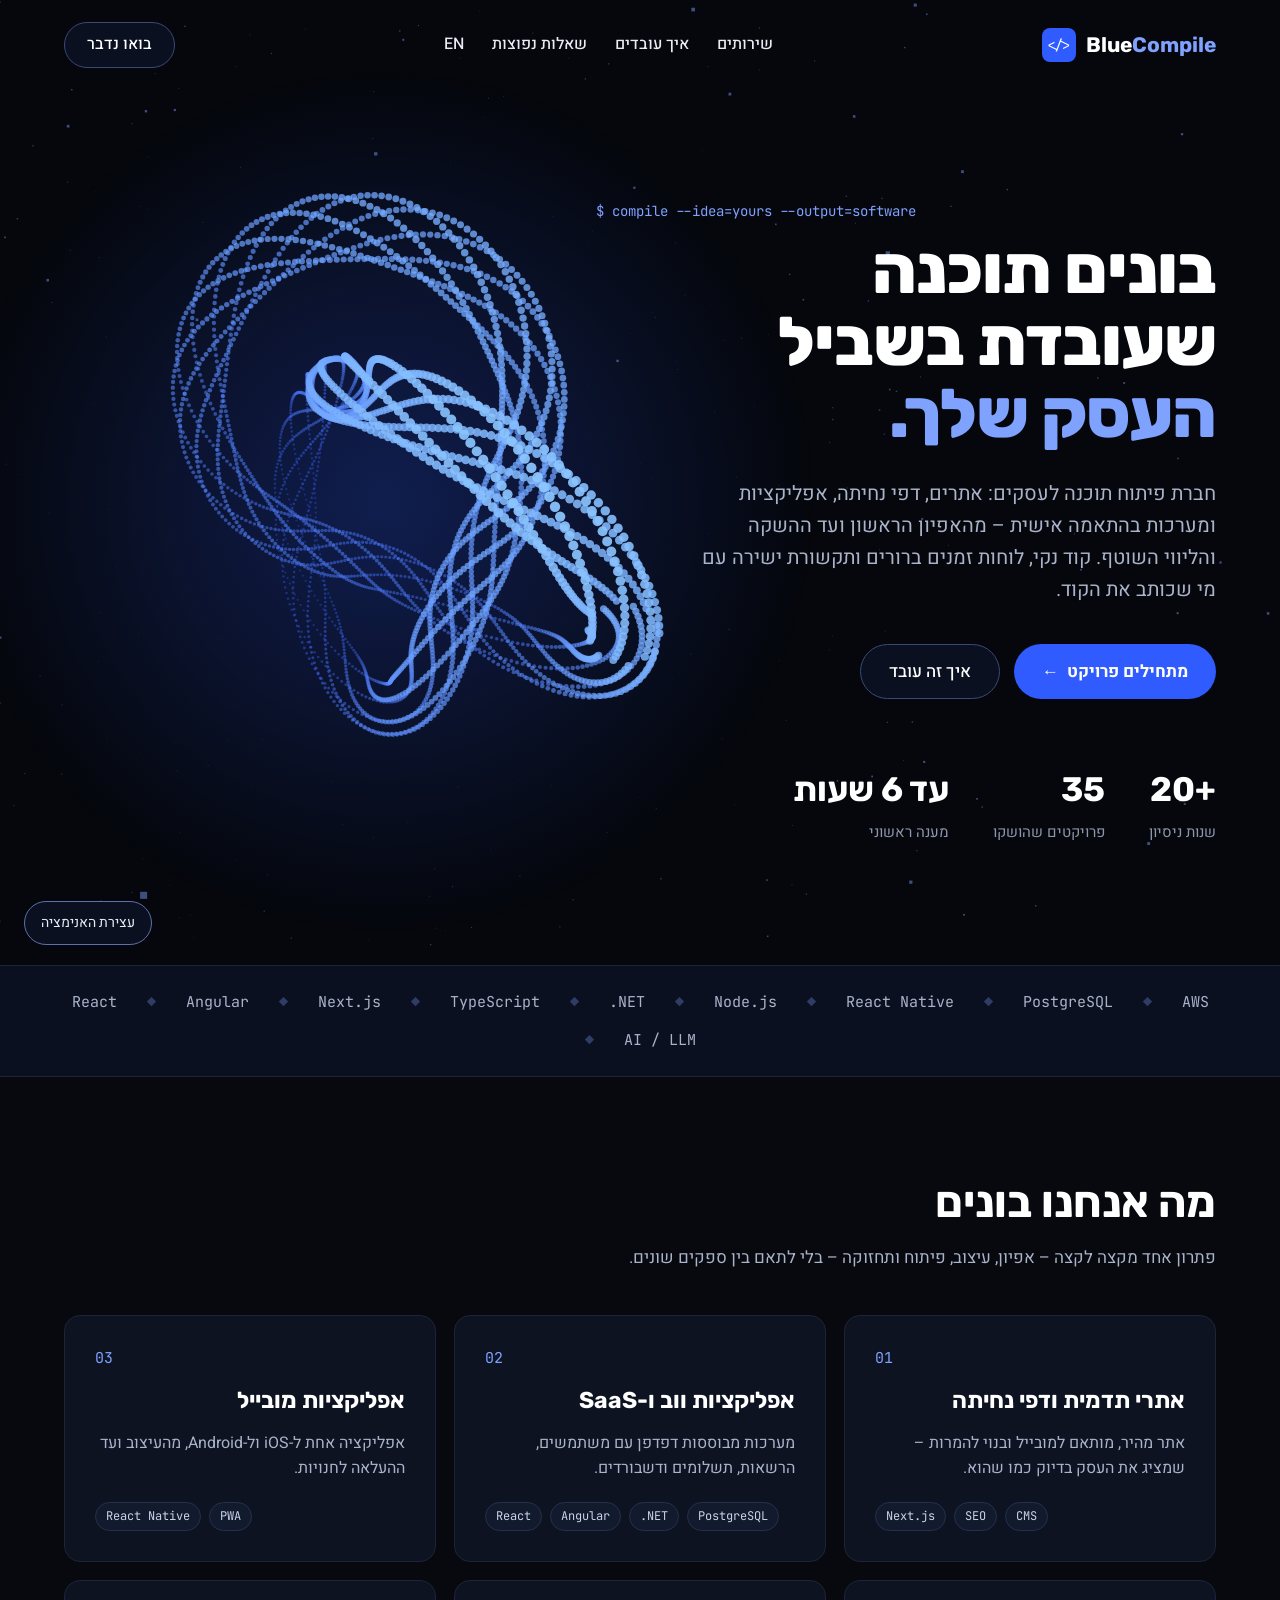
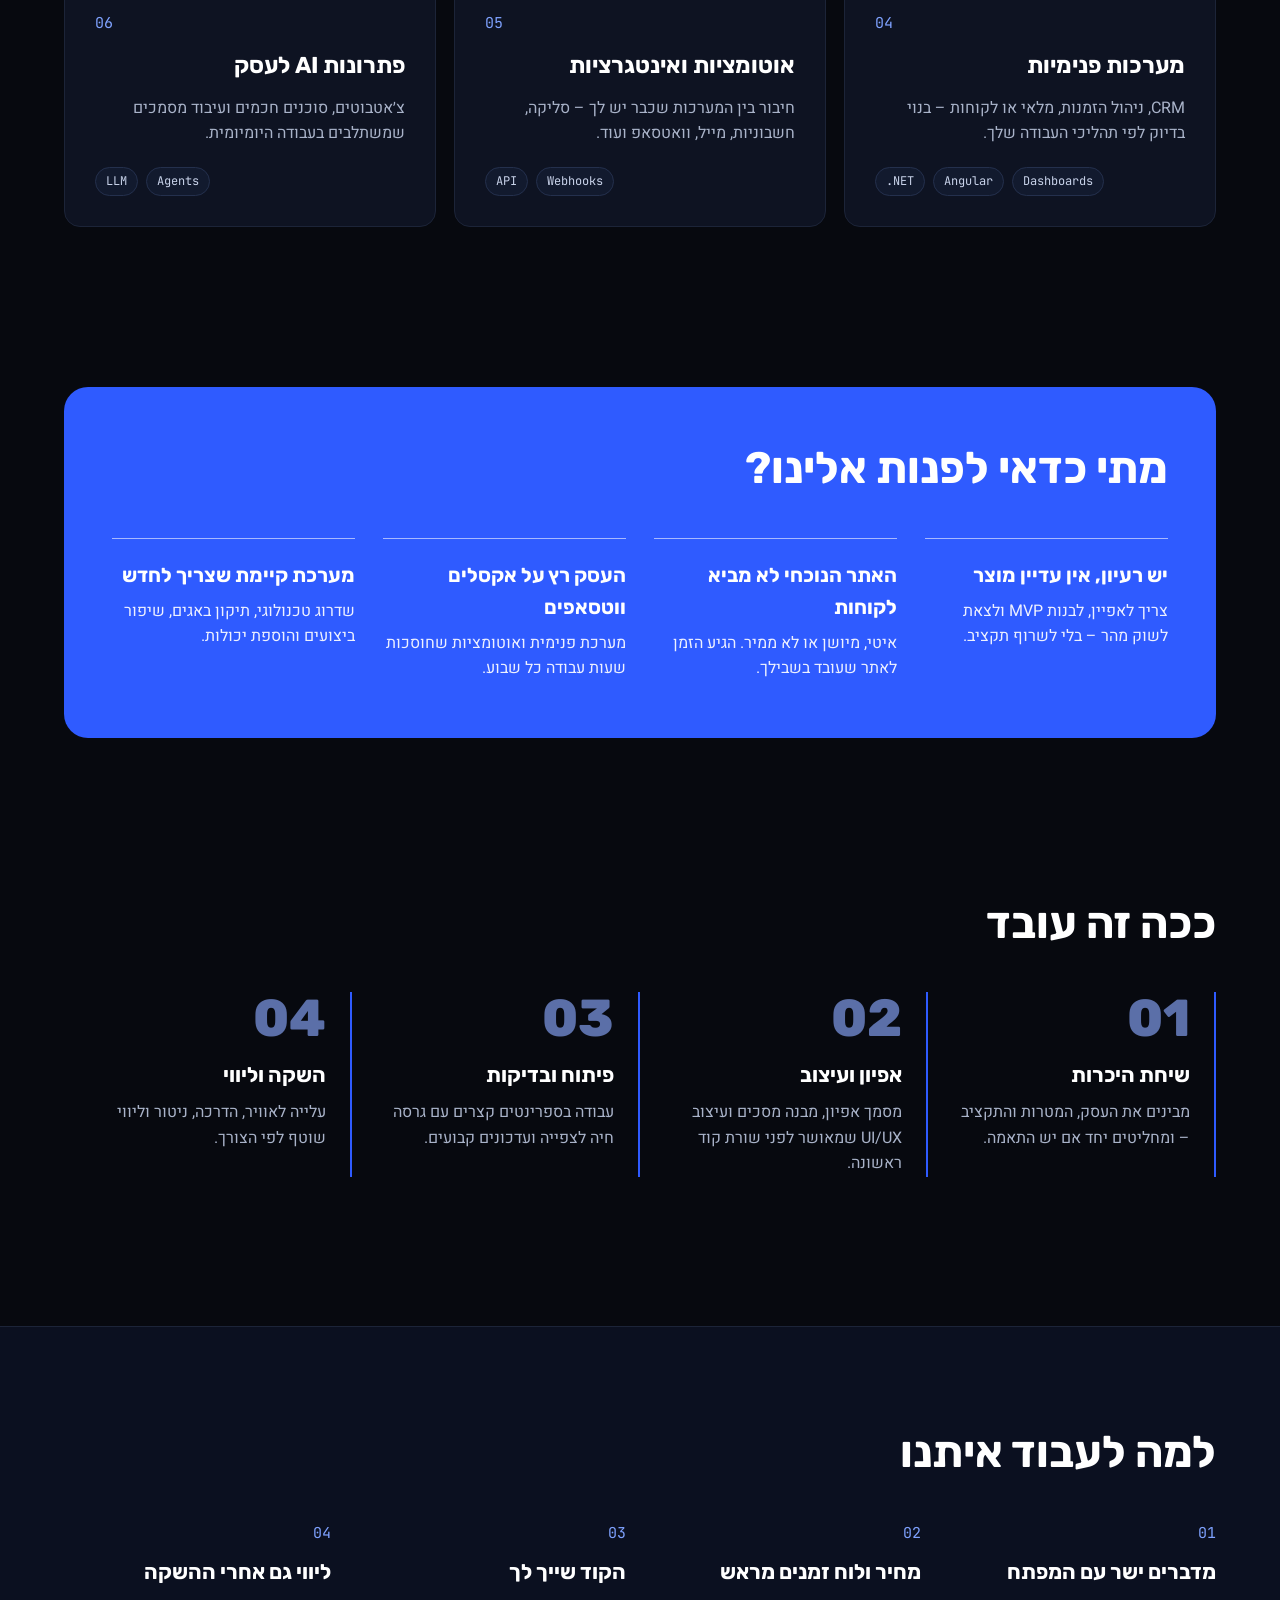
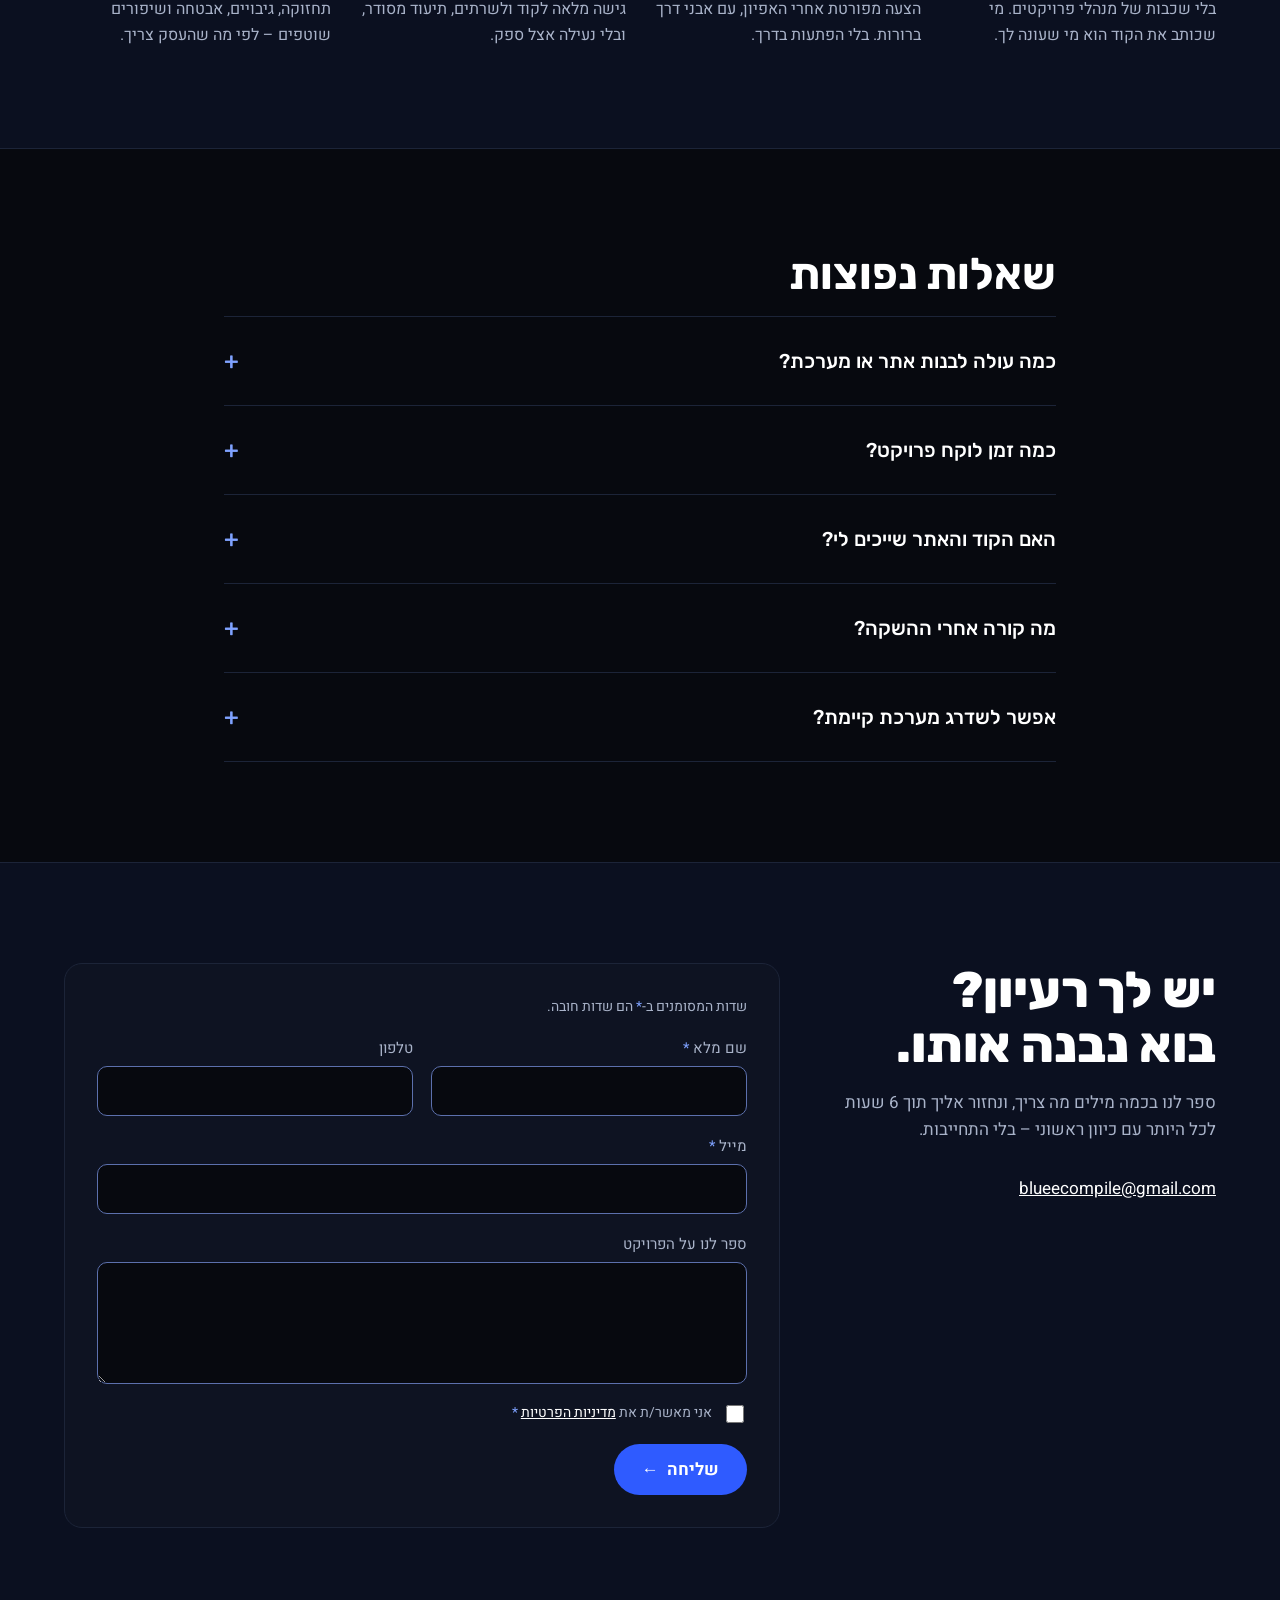
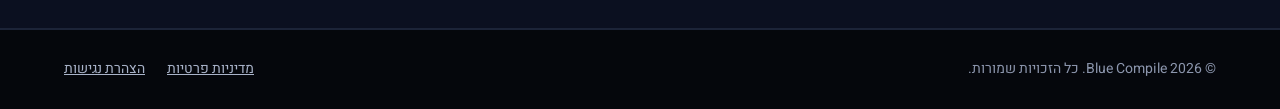
==== index.html @ 54e601d2 "SEO: keyword-focused titles and descriptions, canonical/hreflang, Open Graph image, favicon, JSON-LD" ====
<!doctype html>
<html lang="he" dir="rtl">
<head>
<meta charset="utf-8">
<meta name="viewport" content="width=device-width, initial-scale=1">
<title>Blue Compile | חברת פיתוח תוכנה – בניית אתרים, דפי נחיתה ומערכות לעסקים</title>
<meta name="description" content="Blue Compile – חברת פיתוח תוכנה עם 20+ שנות ניסיון. בניית אתרים ודפי נחיתה, אפליקציות ומערכות לניהול העסק ב-.NET, Angular ו-React. מענה ראשוני תוך 6 שעות.">
<meta name="theme-color" content="#05070C">
<link rel="canonical" href="https://bluecompile.co.il/">
<link rel="icon" href="favicon.svg" type="image/svg+xml">
<meta property="og:type" content="website">
<meta property="og:site_name" content="Blue Compile">
<meta property="og:url" content="https://bluecompile.co.il/">
<meta property="og:title" content="Blue Compile – חברת פיתוח תוכנה לעסקים">
<meta property="og:description" content="בניית אתרים, דפי נחיתה, אפליקציות ומערכות לניהול העסק. 20+ שנות ניסיון.">
<meta property="og:image" content="https://bluecompile.co.il/og-image.png">
<meta property="og:image:width" content="1200">
<meta property="og:image:height" content="630">
<meta property="og:locale" content="he_IL">
<meta property="og:locale:alternate" content="en_US">
<meta name="twitter:card" content="summary_large_image">
<script type="application/ld+json">
[
 {
  "@context": "https://schema.org",
  "@type": "Organization",
  "@id": "https://bluecompile.co.il/#org",
  "name": "Blue Compile",
  "url": "https://bluecompile.co.il/",
  "logo": "https://bluecompile.co.il/favicon.svg",
  "image": "https://bluecompile.co.il/og-image.png",
  "email": "blueecompile@gmail.com",
  "description": "Blue Compile – חברת פיתוח תוכנה עם 20+ שנות ניסיון. בניית אתרים ודפי נחיתה, אפליקציות ומערכות לניהול העסק ב-.NET, Angular ו-React. מענה ראשוני תוך 6 שעות.",
  "areaServed": "IL",
  "knowsAbout": [
   "Software development",
   "Web development",
   "Landing pages",
   ".NET",
   "Angular",
   "React",
   "Next.js",
   "Node.js",
   "TypeScript",
   "React Native",
   "PostgreSQL",
   "AWS"
  ],
  "sameAs": [
   "https://bluecompile.com/",
   "https://github.com/bluecompilehq"
  ]
 },
 {
  "@context": "https://schema.org",
  "@type": "WebSite",
  "name": "Blue Compile",
  "url": "https://bluecompile.co.il/",
  "inLanguage": "he",
  "publisher": {
   "@id": "https://bluecompile.co.il/#org"
  }
 },
 {
  "@context": "https://schema.org",
  "@type": "FAQPage",
  "mainEntity": [
   {
    "@type": "Question",
    "name": "כמה עולה לבנות אתר או מערכת?",
    "acceptedAnswer": {
     "@type": "Answer",
     "text": "זה תלוי בהיקף. אחרי שיחת היכרות קצרה נשלח הצעת מחיר מפורטת ומותאמת לפרויקט שלך."
    }
   },
   {
    "@type": "Question",
    "name": "כמה זמן לוקח פרויקט?",
    "acceptedAnswer": {
     "@type": "Answer",
     "text": "זה תלוי בהיקף הפרויקט. לוח הזמנים המדויק נקבע בשלב האפיון, יחד עם אבני דרך ברורות."
    }
   },
   {
    "@type": "Question",
    "name": "האם הקוד והאתר שייכים לי?",
    "acceptedAnswer": {
     "@type": "Answer",
     "text": "כן. בסוף הפרויקט מקבלים גישה מלאה לקוד, לשרתים ולכל החשבונות."
    }
   },
   {
    "@type": "Question",
    "name": "מה קורה אחרי ההשקה?",
    "acceptedAnswer": {
     "@type": "Answer",
     "text": "אפשר להמשיך איתנו בחבילת תחזוקה שכוללת עדכונים, גיבויים, אבטחה ושיפורים – או לקחת את הקוד הלאה."
    }
   },
   {
    "@type": "Question",
    "name": "אפשר לשדרג מערכת קיימת?",
    "acceptedAnswer": {
     "@type": "Answer",
     "text": "בהחלט. נתחיל בסקירה של הקוד והתשתית ונציע תוכנית שדרוג מדורגת."
    }
   }
  ]
 }
]
</script>
<link rel="alternate" hreflang="he" href="https://bluecompile.co.il/">
<link rel="alternate" hreflang="en" href="https://bluecompile.com/">
<link rel="alternate" hreflang="x-default" href="https://bluecompile.com/">
<link rel="preconnect" href="https://fonts.googleapis.com">
<link rel="preconnect" href="https://fonts.gstatic.com" crossorigin>
<link href="https://fonts.googleapis.com/css2?family=Rubik:wght@500;700;800&family=Heebo:wght@400;500;700&family=JetBrains+Mono:wght@500&display=swap" rel="stylesheet">
<link rel="stylesheet" href="styles.css">
</head>
<body>

<a class="skip" href="#main">דלג לתוכן</a>

<header id="top" class="hero">
  <canvas id="hero3d" aria-hidden="true"></canvas>
  <div class="hero-inner">
    <div class="nav wrap">
      <a href="#top" class="logo" dir="ltr" aria-label="Blue Compile – לראש העמוד"><span class="logo-mark" aria-hidden="true">&lt;/&gt;</span><span class="logo-text">Blue<span>Compile</span></span></a>
      <nav aria-label="ניווט ראשי" class="nav-links">
        <a href="#services">שירותים</a>
        <a href="#process">איך עובדים</a>
        <a href="#faq">שאלות נפוצות</a>
        <a href="https://bluecompile.com/" lang="en" hreflang="en" aria-label="English">EN</a>
      </nav>
      <a href="#contact" class="btn btn-ghost btn-sm">בואו נדבר</a>
    </div>
    <div class="wrap hero-body">
      <div class="hero-copy">
        <div class="eyebrow" dir="ltr" lang="en" aria-hidden="true">$ compile --idea=yours --output=software</div>
        <h1>בונים תוכנה<br>שעובדת בשביל<br><span class="hl">העסק שלך.</span></h1>
        <p class="lead">חברת פיתוח תוכנה לעסקים: אתרים, דפי נחיתה, אפליקציות ומערכות בהתאמה אישית – מהאפיון הראשון ועד ההשקה והליווי השוטף. קוד נקי, לוחות זמנים ברורים ותקשורת ישירה עם מי שכותב את הקוד.</p>
        <div class="ctas">
          <a href="#contact" class="btn btn-primary">מתחילים פרויקט <span aria-hidden="true">←</span></a>
          <a href="#process" class="btn btn-ghost">איך זה עובד</a>
        </div>
        <div class="stats">
          <div><strong><bdi dir="ltr">20+</bdi></strong><span>שנות ניסיון</span></div>
          <div><strong>35</strong><span>פרויקטים שהושקו</span></div>
          <div><strong>עד 6 שעות</strong><span>מענה ראשוני</span></div>
        </div>
      </div>
    </div>
    <button type="button" class="anim-toggle" id="animToggle" data-pause="עצירת האנימציה" data-play="הפעלת האנימציה" hidden>עצירת האנימציה</button>
  </div>
</header>

<main id="main" tabindex="-1">

<section aria-label="טכנולוגיות" class="strip">
  <div class="wrap strip-inner" dir="ltr" lang="en">
    <span>React</span><i aria-hidden="true">◆</i><span>Angular</span><i aria-hidden="true">◆</i><span>Next.js</span><i aria-hidden="true">◆</i><span>TypeScript</span><i aria-hidden="true">◆</i><span>.NET</span><i aria-hidden="true">◆</i><span>Node.js</span><i aria-hidden="true">◆</i><span>React Native</span><i aria-hidden="true">◆</i><span>PostgreSQL</span><i aria-hidden="true">◆</i><span>AWS</span><i aria-hidden="true">◆</i><span>AI / LLM</span>
  </div>
</section>

<section id="services" class="wrap section">
  <h2>מה אנחנו בונים</h2>
  <p class="sub">פתרון אחד מקצה לקצה – אפיון, עיצוב, פיתוח ותחזוקה – בלי לתאם בין ספקים שונים.</p>
  <div class="grid grid-cards">
    <article class="card"><div class="num" dir="ltr" aria-hidden="true">01</div><h3>אתרי תדמית ודפי נחיתה</h3><p>אתר מהיר, מותאם למובייל ובנוי להמרות – שמציג את העסק בדיוק כמו שהוא.</p><div class="tags" dir="ltr"><span>Next.js</span><span>SEO</span><span>CMS</span></div></article>
    <article class="card"><div class="num" dir="ltr" aria-hidden="true">02</div><h3>אפליקציות ווב ו-SaaS</h3><p>מערכות מבוססות דפדפן עם משתמשים, הרשאות, תשלומים ודשבורדים.</p><div class="tags" dir="ltr"><span>React</span><span>Angular</span><span>.NET</span><span>PostgreSQL</span></div></article>
    <article class="card"><div class="num" dir="ltr" aria-hidden="true">03</div><h3>אפליקציות מובייל</h3><p>אפליקציה אחת ל-iOS ול-Android, מהעיצוב ועד ההעלאה לחנויות.</p><div class="tags" dir="ltr"><span>React Native</span><span>PWA</span></div></article>
    <article class="card"><div class="num" dir="ltr" aria-hidden="true">04</div><h3>מערכות פנימיות</h3><p>CRM, ניהול הזמנות, מלאי או לקוחות – בנוי בדיוק לפי תהליכי העבודה שלך.</p><div class="tags" dir="ltr"><span>.NET</span><span>Angular</span><span>Dashboards</span></div></article>
    <article class="card"><div class="num" dir="ltr" aria-hidden="true">05</div><h3>אוטומציות ואינטגרציות</h3><p>חיבור בין המערכות שכבר יש לך – סליקה, חשבוניות, מייל, וואטסאפ ועוד.</p><div class="tags" dir="ltr"><span>API</span><span>Webhooks</span></div></article>
    <article class="card"><div class="num" dir="ltr" aria-hidden="true">06</div><h3>פתרונות AI לעסק</h3><p>צ׳אטבוטים, סוכנים חכמים ועיבוד מסמכים שמשתלבים בעבודה היומיומית.</p><div class="tags" dir="ltr"><span>LLM</span><span>Agents</span></div></article>
  </div>
</section>

<section class="wrap section-tight">
  <div class="when">
    <h2>מתי כדאי לפנות אלינו?</h2>
    <div class="grid grid-4">
      <div><h3>יש רעיון, אין עדיין מוצר</h3><p>צריך לאפיין, לבנות MVP ולצאת לשוק מהר – בלי לשרוף תקציב.</p></div>
      <div><h3>האתר הנוכחי לא מביא לקוחות</h3><p>איטי, מיושן או לא ממיר. הגיע הזמן לאתר שעובד בשבילך.</p></div>
      <div><h3>העסק רץ על אקסלים ווטסאפים</h3><p>מערכת פנימית ואוטומציות שחוסכות שעות עבודה כל שבוע.</p></div>
      <div><h3>מערכת קיימת שצריך לחדש</h3><p>שדרוג טכנולוגי, תיקון באגים, שיפור ביצועים והוספת יכולות.</p></div>
    </div>
  </div>
</section>

<section id="process" class="wrap section">
  <h2>ככה זה עובד</h2>
  <ol class="grid grid-4 steps">
    <li><div class="big" aria-hidden="true">01</div><h3>שיחת היכרות</h3><p>מבינים את העסק, המטרות והתקציב – ומחליטים יחד אם יש התאמה.</p></li>
    <li><div class="big" aria-hidden="true">02</div><h3>אפיון ועיצוב</h3><p>מסמך אפיון, מבנה מסכים ועיצוב UI/UX שמאושר לפני שורת קוד ראשונה.</p></li>
    <li><div class="big" aria-hidden="true">03</div><h3>פיתוח ובדיקות</h3><p>עבודה בספרינטים קצרים עם גרסה חיה לצפייה ועדכונים קבועים.</p></li>
    <li><div class="big" aria-hidden="true">04</div><h3>השקה וליווי</h3><p>עלייה לאוויר, הדרכה, ניטור וליווי שוטף לפי הצורך.</p></li>
  </ol>
</section>

<section class="band">
  <div class="wrap section">
    <h2>למה לעבוד איתנו</h2>
    <div class="grid grid-4 why">
      <div><div class="num" aria-hidden="true">01</div><h3>מדברים ישר עם המפתח</h3><p>בלי שכבות של מנהלי פרויקטים. מי שכותב את הקוד הוא מי שעונה לך.</p></div>
      <div><div class="num" aria-hidden="true">02</div><h3>מחיר ולוח זמנים מראש</h3><p>הצעה מפורטת אחרי האפיון, עם אבני דרך ברורות. בלי הפתעות בדרך.</p></div>
      <div><div class="num" aria-hidden="true">03</div><h3>הקוד שייך לך</h3><p>גישה מלאה לקוד ולשרתים, תיעוד מסודר, ובלי נעילה אצל ספק.</p></div>
      <div><div class="num" aria-hidden="true">04</div><h3>ליווי גם אחרי ההשקה</h3><p>תחזוקה, גיבויים, אבטחה ושיפורים שוטפים – לפי מה שהעסק צריך.</p></div>
    </div>
  </div>
</section>

<section id="faq" class="wrap narrow section">
  <h2>שאלות נפוצות</h2>
  <details><summary><span>כמה עולה לבנות אתר או מערכת?</span><i aria-hidden="true">+</i></summary><p>זה תלוי בהיקף. אחרי שיחת היכרות קצרה נשלח הצעת מחיר מפורטת ומותאמת לפרויקט שלך.</p></details>
  <details><summary><span>כמה זמן לוקח פרויקט?</span><i aria-hidden="true">+</i></summary><p>זה תלוי בהיקף הפרויקט. לוח הזמנים המדויק נקבע בשלב האפיון, יחד עם אבני דרך ברורות.</p></details>
  <details><summary><span>האם הקוד והאתר שייכים לי?</span><i aria-hidden="true">+</i></summary><p>כן. בסוף הפרויקט מקבלים גישה מלאה לקוד, לשרתים ולכל החשבונות.</p></details>
  <details><summary><span>מה קורה אחרי ההשקה?</span><i aria-hidden="true">+</i></summary><p>אפשר להמשיך איתנו בחבילת תחזוקה שכוללת עדכונים, גיבויים, אבטחה ושיפורים – או לקחת את הקוד הלאה.</p></details>
  <details><summary><span>אפשר לשדרג מערכת קיימת?</span><i aria-hidden="true">+</i></summary><p>בהחלט. נתחיל בסקירה של הקוד והתשתית ונציע תוכנית שדרוג מדורגת.</p></details>
</section>

<section id="contact" class="band">
  <div class="wrap section contact">
    <div class="contact-copy">
      <h2 class="xl" id="contactTitle">יש לך רעיון?<br>בוא נבנה אותו.</h2>
      <p class="sub">ספר לנו בכמה מילים מה צריך, ונחזור אליך תוך 6 שעות לכל היותר עם כיוון ראשוני – בלי התחייבות.</p>
      <div class="contact-links">
        <a href="mailto:blueecompile@gmail.com">blueecompile@gmail.com</a>
      </div>
    </div>
    <form class="form" id="contactForm" action="https://api.web3forms.com/submit" method="post" aria-labelledby="contactTitle">
      <input type="hidden" name="access_key" value="4b97d693-526b-404d-8cff-8bf46e7ca1a6">
      <input type="hidden" name="subject" value="פנייה חדשה מאתר Blue Compile (עברית)">
      <input type="checkbox" name="botcheck" class="hp" tabindex="-1" autocomplete="off" aria-hidden="true">
      <p class="form-note">שדות המסומנים ב-<span class="req">*</span> הם שדות חובה.</p>
      <div class="row">
        <label><span>שם מלא <span class="req" aria-hidden="true">*</span></span><input type="text" name="name" autocomplete="name" required></label>
        <label><span>טלפון</span><input type="tel" name="phone" autocomplete="tel" dir="ltr"></label>
      </div>
      <label><span>מייל <span class="req" aria-hidden="true">*</span></span><input type="email" name="email" autocomplete="email" dir="ltr" required></label>
      <label><span>ספר לנו על הפרויקט</span><textarea name="message" rows="4"></textarea></label>
      <label class="check"><input type="checkbox" name="consent" required><span>אני מאשר/ת את <a href="privacy.html">מדיניות הפרטיות</a> <span class="req" aria-hidden="true">*</span></span></label>
      <div class="status" id="formStatus" role="status" data-sending="שולח…" data-success="תודה! קיבלנו את הפנייה ונחזור אליך בהקדם." data-error="משהו השתבש והפנייה לא נשלחה. אפשר לנסות שוב, או לכתוב לנו ישירות ל-blueecompile@gmail.com."></div>
      <button type="submit" class="btn btn-primary">שליחה <span aria-hidden="true">←</span></button>
    </form>
  </div>
</section>

</main>

<footer class="footer">
  <div class="wrap footer-inner">
    <span>© <span id="year">2026</span> Blue Compile. כל הזכויות שמורות.</span>
    <span class="footer-links"><a href="privacy.html">מדיניות פרטיות</a><a href="accessibility.html">הצהרת נגישות</a></span>
  </div>
</footer>

<script src="hero3d.js" defer></script>
<script src="main.js" defer></script>
</body>
</html>
---- styles.css ----
:root{
  --bg:#07090F; --bg-deep:#05070C; --band:#0B1020; --surface:#0E1322;
  --line:#1C2438; --line-strong:#2E3C66; --input-border:#5C70AD;
  --text:#E8ECF5; --muted:#A9B3C9; --dim:#8C96AD; --white:#FFFFFF;
  --accent:#2F5BFF; --accent-light:#7FA2FF;
  --radius:16px; --max:1200px;
}
*{box-sizing:border-box}
html{scroll-behavior:smooth}
body{margin:0;background:var(--bg);color:var(--text);font-family:Heebo,sans-serif;font-size:17px;line-height:1.6}
a{color:var(--text)}a:hover{color:var(--accent-light)}
h1,h2,h3{font-family:Rubik,sans-serif;color:var(--white);margin:0}
p{margin:0}
img{max-width:100%}
.skip{position:absolute;inset-inline-start:8px;top:8px;transform:translateY(-200%);background:var(--accent);color:#fff;padding:8px 14px;border-radius:8px;z-index:10}
.skip:focus{transform:none}
.wrap{max-width:var(--max);margin:0 auto;padding-inline:24px}
.narrow{max-width:880px}
.section{padding-block:100px}
.section-tight{padding-block:60px}
.eyebrow{font-family:'JetBrains Mono',monospace;font-size:14px;color:var(--accent-light);margin-bottom:12px}
.eyebrow-light{color:#DCE3FF}
h2{font-weight:700;font-size:clamp(32px,4vw,44px);line-height:1.15;margin-bottom:16px}
h2.xl{font-weight:800;font-size:clamp(36px,5vw,50px);line-height:1.1}
.sub{color:var(--muted);max-width:620px}
.grid{display:grid;gap:18px;margin-top:44px}
.grid-cards{grid-template-columns:repeat(auto-fit,minmax(min(330px,100%),1fr))}
.grid-4{grid-template-columns:repeat(auto-fit,minmax(min(240px,100%),1fr));gap:28px}
.grid-3{grid-template-columns:repeat(auto-fit,minmax(min(320px,100%),1fr));gap:24px}
.grid-2{grid-template-columns:repeat(auto-fit,minmax(min(340px,100%),1fr));gap:24px;margin-top:0}

/* buttons */
.btn{display:inline-flex;align-items:center;gap:8px;min-height:44px;padding:13px 28px;border-radius:999px;text-decoration:none;font-weight:700;font-size:17px;border:none;cursor:pointer;font-family:inherit}
.btn-primary{background:var(--accent);color:#fff}
.btn-primary:hover{background:#2148E0;color:#fff}
.btn-ghost{border:1.5px solid #3A4A78;background:var(--band);color:#fff;font-weight:500}
.btn-sm{padding:9px 22px;font-size:16px}

/* hero */
.hero{position:relative;overflow:hidden;min-height:780px;background:var(--bg-deep);border-bottom:1px solid var(--line)}
#hero3d{position:absolute;inset:0;width:100%;height:100%;display:block}
.hero-inner{position:relative}
.nav{display:flex;flex-wrap:wrap;align-items:center;justify-content:space-between;gap:16px;padding-block:22px}
.logo{display:flex;align-items:center;gap:10px;text-decoration:none;color:#fff}
.logo-mark{width:34px;height:34px;border-radius:8px;background:var(--accent);display:flex;align-items:center;justify-content:center;font-family:'JetBrains Mono',monospace;font-size:14px}
.logo-text{font-family:Rubik,sans-serif;font-weight:700;font-size:21px}
.logo-text span{color:var(--accent-light)}
.nav-links{display:flex;flex-wrap:wrap;gap:28px;font-weight:500;font-size:16px}
.nav-links a{text-decoration:none}
.hero-body{padding-block:110px 120px}
.hero-copy{max-width:620px}
.hero h1{font-weight:800;font-size:clamp(42px,6vw,68px);line-height:1.06;letter-spacing:-1px}
.hl{color:var(--accent-light)}
.lead{margin-top:28px;font-size:20px;color:var(--muted);max-width:520px}
.ctas{display:flex;flex-wrap:wrap;gap:14px;margin-top:38px}
.stats{display:flex;flex-wrap:wrap;gap:44px;margin-top:64px}
.stats strong{display:block;font-family:Rubik,sans-serif;font-size:34px;color:#fff}
.stats span{font-size:15px;color:var(--dim)}

/* strip */
.strip{background:var(--band);border-bottom:1px solid var(--line)}
.strip-inner{display:flex;flex-wrap:wrap;justify-content:center;gap:14px 30px;padding-block:24px;font-family:'JetBrains Mono',monospace;font-size:15px;color:var(--muted)}
.strip i{font-style:normal;color:var(--line-strong)}

/* cards */
.card{background:var(--surface);border:1px solid var(--line);border-radius:var(--radius);padding:30px;display:flex;flex-direction:column;gap:12px;transition:border-color .2s,transform .2s}
.card:hover{border-color:var(--line-strong);transform:translateY(-2px)}
.card h3{font-size:23px}
.card p{color:var(--muted);font-size:16px}
.num{font-family:'JetBrains Mono',monospace;font-size:15px;color:var(--accent-light)}
.tags{display:flex;flex-wrap:wrap;gap:8px;margin-top:auto;padding-top:8px}
.tags span{font-family:'JetBrains Mono',monospace;font-size:12px;color:#C9D3EA;background:#121A2E;border:1px solid #24304D;padding:4px 10px;border-radius:999px}

/* when */
.when{background:var(--accent);color:#fff;border-radius:24px;padding:56px 48px}
.when h2{margin-bottom:0}
.when .grid>div{border-top:1px solid #A8B9FF;padding-top:20px}
.when h3{font-size:20px;margin-bottom:8px}
.when p{color:#EEF1FF;font-size:16px}

/* steps */
.steps{list-style:none;padding:0;margin-top:44px;gap:0}
.steps li{border-inline-start:2px solid var(--accent);padding-inline:24px;margin-bottom:32px}
.steps .big{font-family:Rubik,sans-serif;font-weight:800;font-size:52px;line-height:1;color:#5B6FA8}
.steps h3{margin:14px 0 8px;font-size:21px}
.steps p,.why p{color:var(--muted);font-size:16px}
.band{background:var(--band);border-block:1px solid var(--line)}
.why h3{margin:10px 0 8px;font-size:21px}

/* projects */
.row-between{display:flex;flex-wrap:wrap;justify-content:space-between;align-items:flex-end;gap:16px}
.row-between h2{margin-bottom:0}
.link{font-weight:500;color:var(--accent-light)}
.project{display:flex;flex-direction:column;gap:14px}
.shot{aspect-ratio:4/3;border-radius:var(--radius);background:var(--surface);border:1px dashed var(--line-strong);display:flex;align-items:center;justify-content:center;color:var(--dim);font-size:15px}
.ptag{font-family:'JetBrains Mono',monospace;font-size:13px;color:var(--dim)}
.project h3{font-size:22px}
.project p{color:var(--muted);font-size:16px}

/* quotes */
.quote{margin:0;background:var(--surface);border:1px solid var(--line);border-radius:var(--radius);padding:36px}
.quote blockquote{margin:0;font-family:Rubik,sans-serif;font-weight:500;font-size:22px;line-height:1.45;color:#fff}
.quote figcaption{margin-top:22px;display:flex;align-items:center;gap:12px}
.quote small{color:var(--dim);font-size:15px}
.avatar{width:44px;height:44px;border-radius:50%;background:var(--line);flex:none}

/* faq */
details{border-top:1px solid var(--line);padding:22px 0}
details:last-of-type{border-bottom:1px solid var(--line)}
summary{cursor:pointer;list-style:none;display:flex;justify-content:space-between;align-items:center;gap:16px;min-height:44px;font-family:Rubik,sans-serif;font-weight:500;font-size:20px;color:#fff}
summary::-webkit-details-marker{display:none}
summary i{font-style:normal;font-size:24px;color:var(--accent-light);transition:transform .2s}
details[open] summary i{transform:rotate(45deg)}
details p{margin-top:12px;color:var(--muted)}

/* contact */
.contact{display:flex;flex-wrap:wrap;gap:56px}
.contact-copy{flex:1 1 380px;min-width:0}
.contact-links{margin-top:32px;display:flex;flex-direction:column;gap:10px;font-size:17px}
.contact-links a{color:#fff}
.form{flex:999 1 480px;min-width:0;background:var(--surface);border:1px solid var(--line);border-radius:18px;padding:32px;display:flex;flex-direction:column;gap:18px}
.form .row{display:flex;flex-wrap:wrap;gap:18px}
.form .row label{flex:1 1 200px}
.form label{display:flex;flex-direction:column;gap:6px;font-size:15px;color:var(--muted)}
.form input[type=text],.form input[type=tel],.form input[type=email],.form textarea{font:inherit;background:var(--bg);border:1px solid var(--input-border);border-radius:10px;padding:12px 14px;color:#fff;min-height:44px}
.form input:focus,.form textarea:focus{outline:2px solid var(--accent-light);outline-offset:1px}
.form textarea{resize:vertical}
.form .check{flex-direction:row;align-items:flex-start;gap:10px;font-size:14px}
.form .check input{width:18px;height:18px;margin-top:3px}
.form .check a{color:#fff}
.form .btn{align-self:flex-start}
.status{background:#16244A;color:#fff;border-radius:10px;padding:14px 16px}
.status:empty{display:none}
.status.is-error{background:#3A1622}
.hp{display:none}
.form .btn:disabled{opacity:.6;cursor:wait}
.form .check>span{flex:1}

/* footer */
.footer{background:var(--bg-deep);color:var(--dim);font-size:14px;border-top:1px solid var(--line)}
.footer-inner{display:flex;flex-wrap:wrap;justify-content:space-between;gap:16px;padding-block:28px}
.footer-links{display:flex;flex-wrap:wrap;gap:22px}
.footer-links a{color:var(--muted)}

/* accessibility */
:focus-visible{outline:2px solid var(--accent-light);outline-offset:3px;border-radius:4px}
.btn:focus-visible{border-radius:999px}
.anim-toggle{position:absolute;inset-inline-end:24px;bottom:20px;z-index:2;min-height:44px;padding:8px 16px;border-radius:999px;border:1px solid var(--input-border);background:var(--band);color:var(--text);font:inherit;font-size:14px;cursor:pointer}
.anim-toggle:hover{border-color:var(--accent-light)}
.req{color:var(--accent-light)}
.form-note{font-size:14px;color:var(--muted)}

/* text pages (accessibility statement) */
.page-head{border-bottom:1px solid var(--line);background:var(--bg-deep)}
.doc{max-width:760px;margin:0 auto;padding-inline:24px;padding-block:64px 96px}
.doc h1{font-weight:800;font-size:clamp(32px,4.5vw,44px);line-height:1.15;margin-bottom:12px;text-wrap:balance}
.doc h2{font-size:24px;margin:44px 0 12px}
.doc p,.doc li{color:var(--muted);max-width:68ch}
.doc p+p{margin-top:12px}
.doc ul{padding-inline-start:22px;margin:12px 0 0;display:grid;gap:8px}
.doc .meta{color:var(--dim);font-size:15px}
.doc .contact-box{margin-top:16px;background:var(--surface);border:1px solid var(--line);border-radius:var(--radius);padding:24px}
.doc .contact-box p{color:var(--text)}
.doc a{color:var(--accent-light)}

@media (max-width:640px){
  .section{padding-block:72px}
  .when{padding:40px 24px}
  .hero{min-height:auto}
  .hero-body{padding-block:56px 72px}
  .nav-links{order:3;width:100%;gap:18px}
}
@media (prefers-reduced-motion:reduce){
  html{scroll-behavior:auto}
  .card{transition:none}
}
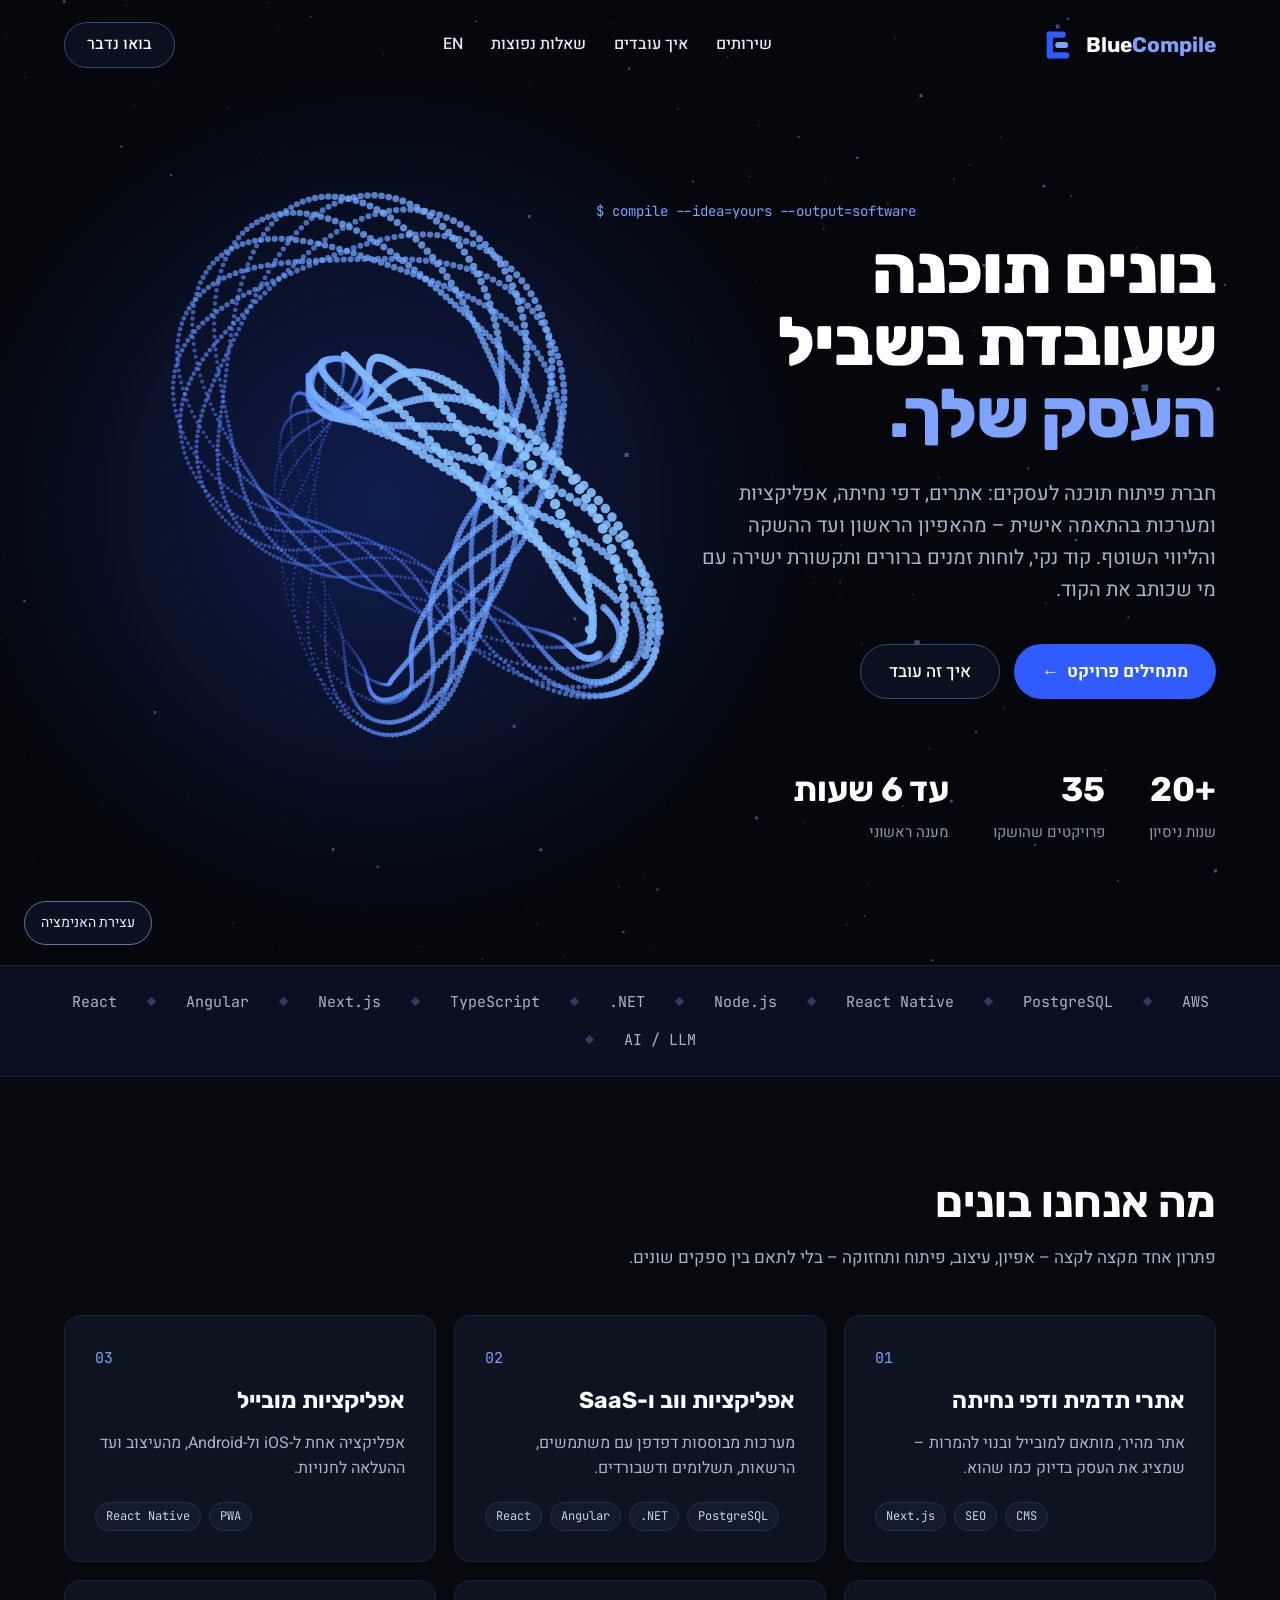
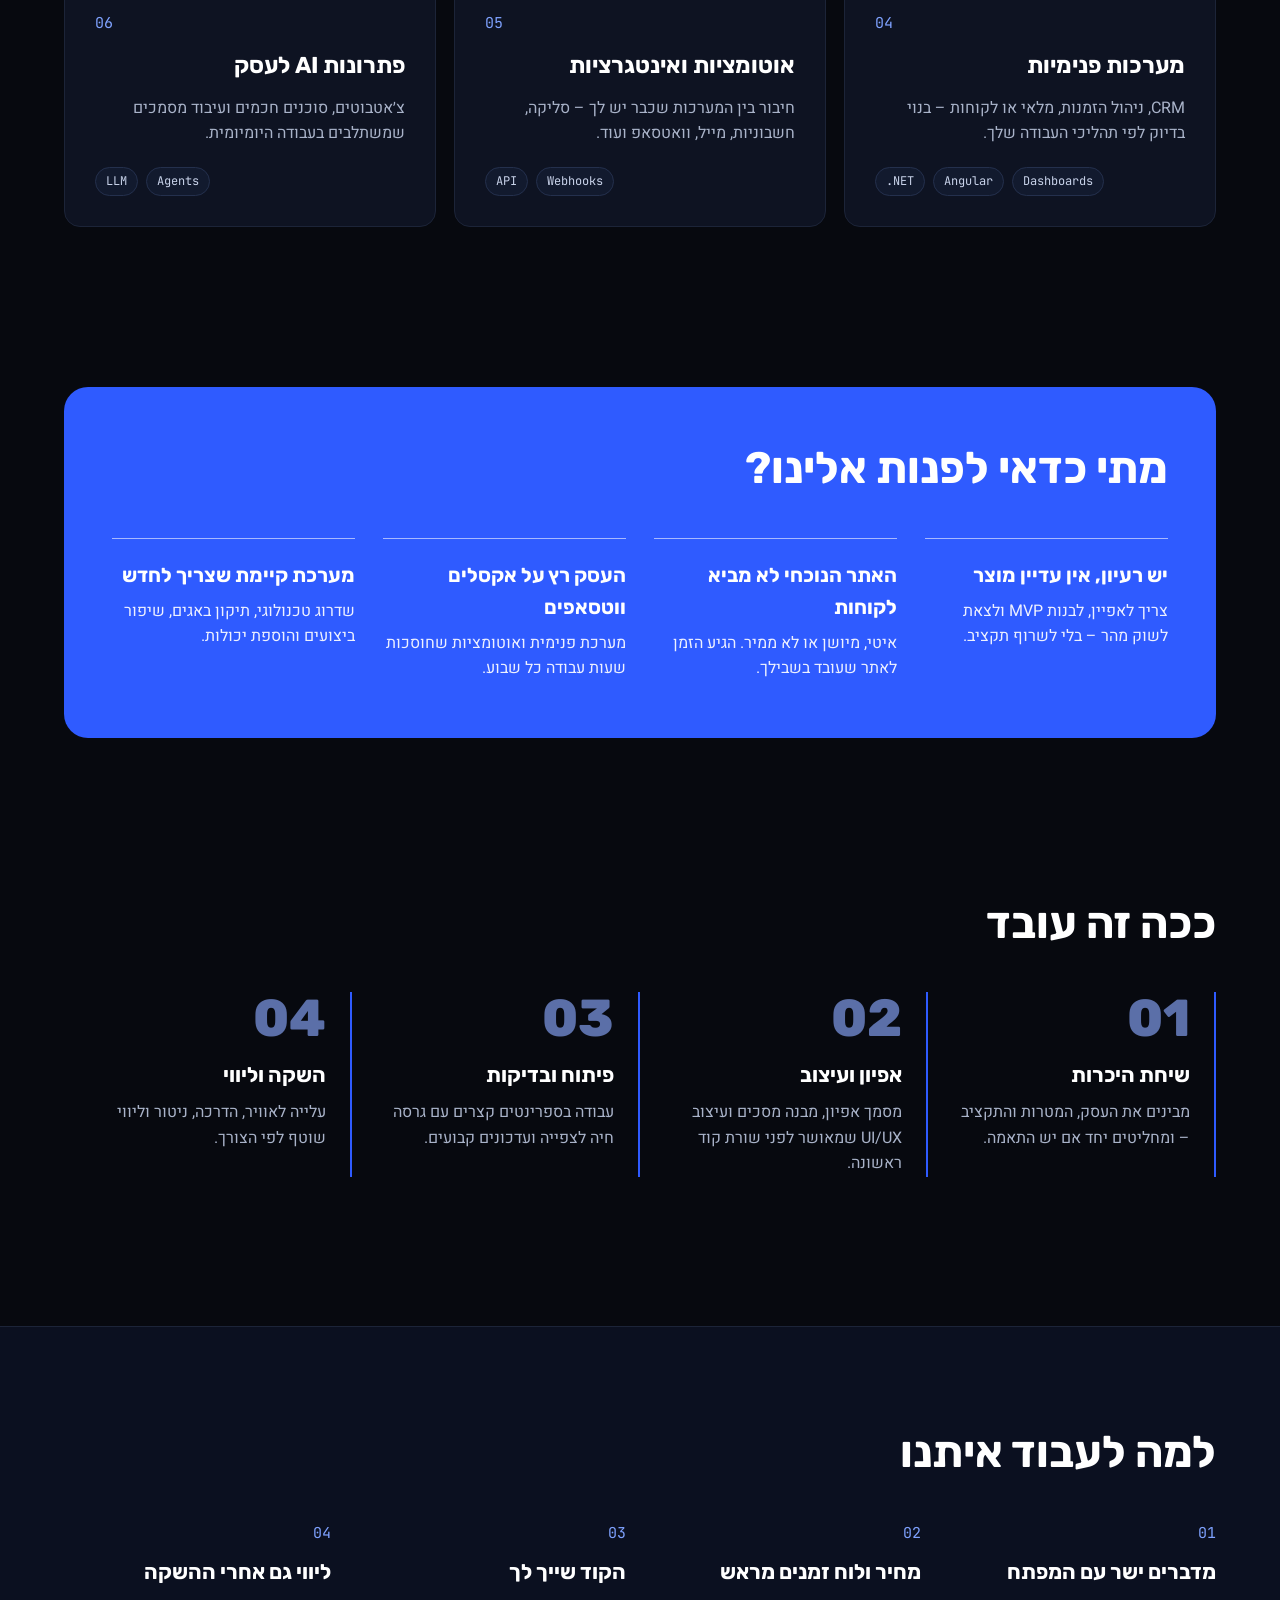
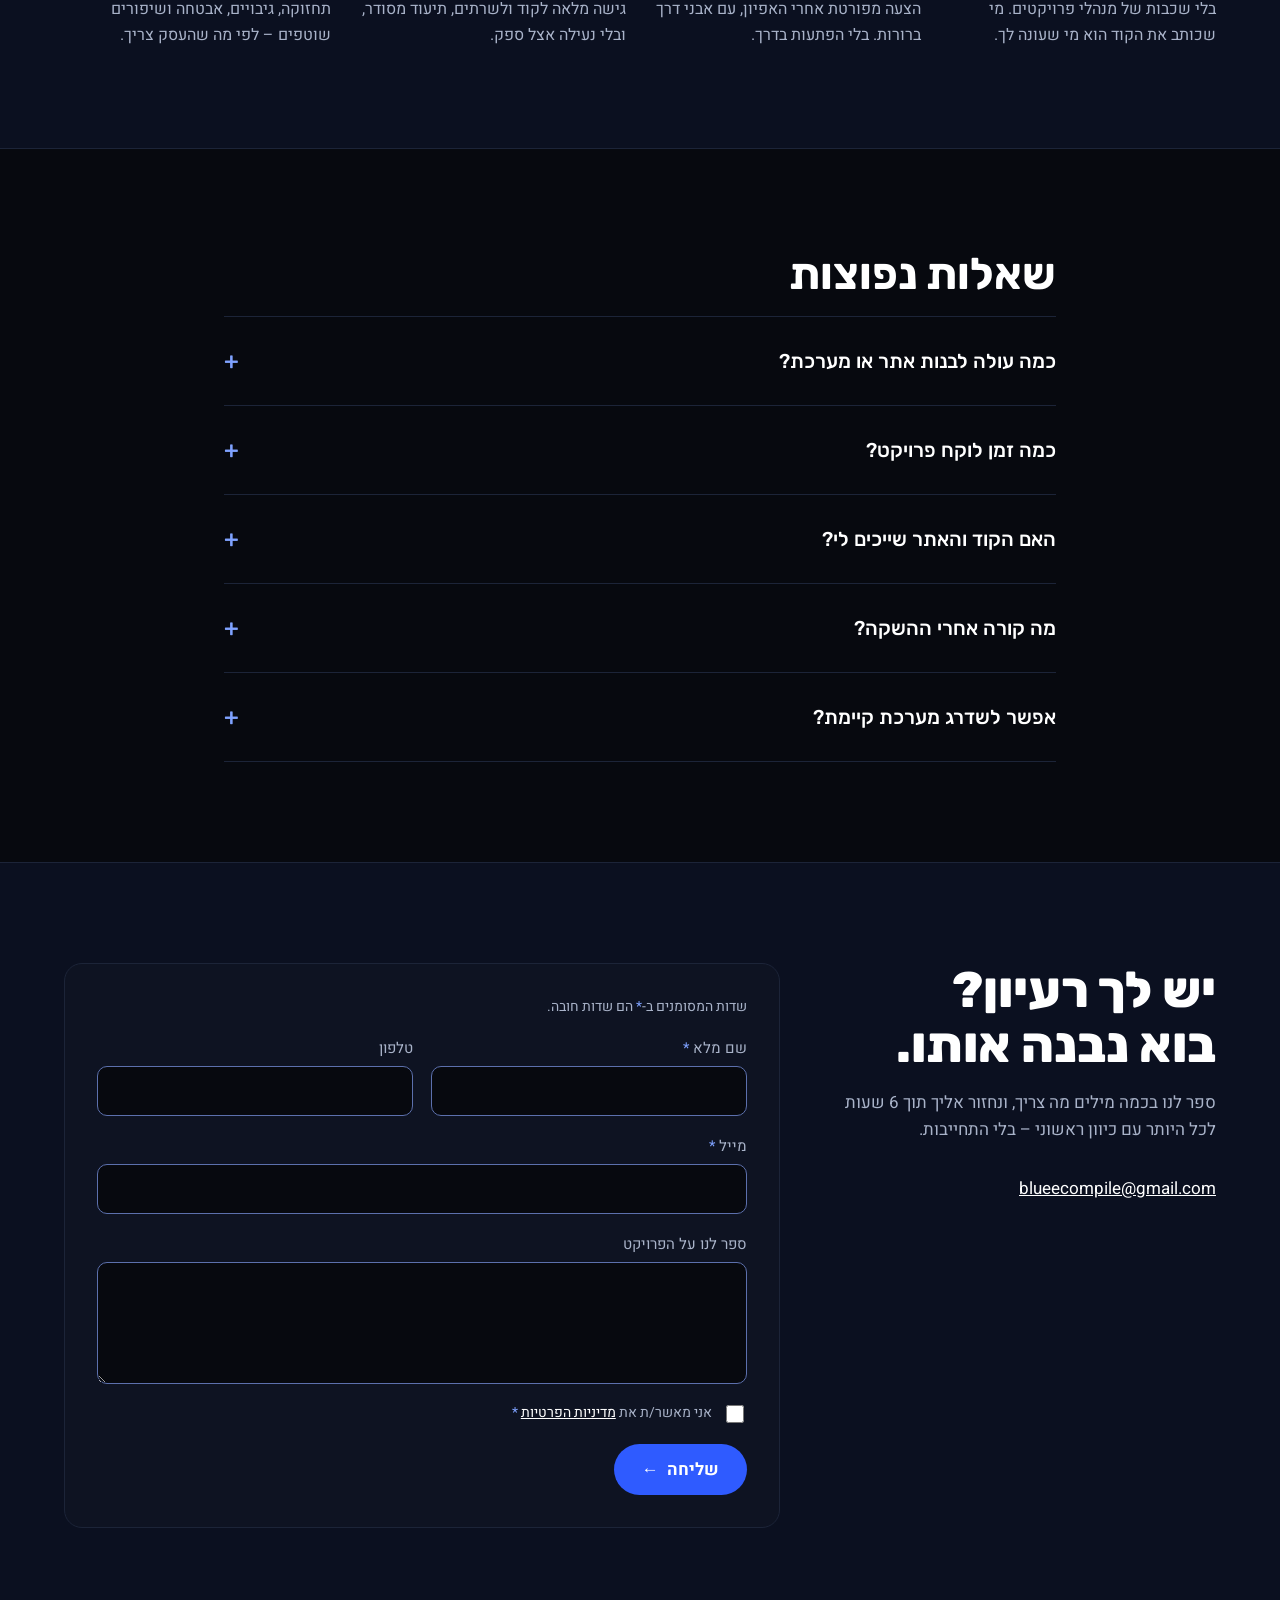
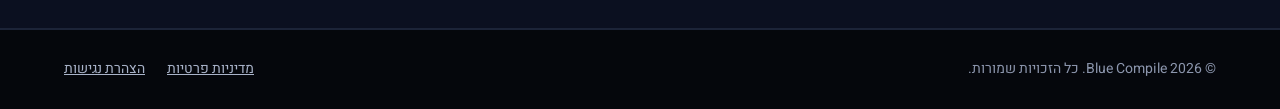
==== commit e4fdc551: "New logo: layered B mark in header, favicon and share image Co-Authored-By: Claude Opus 5.5 <noreply" ====
--- a/index.html
+++ b/index.html
@@ -125,7 +125,7 @@
   <canvas id="hero3d" aria-hidden="true"></canvas>
   <div class="hero-inner">
     <div class="nav wrap">
-      <a href="#top" class="logo" dir="ltr" aria-label="Blue Compile – לראש העמוד"><span class="logo-mark" aria-hidden="true">&lt;/&gt;</span><span class="logo-text">Blue<span>Compile</span></span></a>
+      <a href="#top" class="logo" dir="ltr" aria-label="Blue Compile – לראש העמוד"><svg class="logo-mark" viewBox="0 0 64 64" aria-hidden="true" focusable="false"><rect x="12" y="8" width="11" height="48" rx="5.5" fill="#2F5BFF"/><rect x="12" y="8" width="34" height="11" rx="5.5" fill="#2F5BFF"/><rect x="27" y="26.5" width="23" height="11" rx="5.5" fill="#7FA2FF"/><rect x="12" y="45" width="40" height="11" rx="5.5" fill="#2F5BFF"/></svg><span class="logo-text">Blue<span>Compile</span></span></a>
       <nav aria-label="ניווט ראשי" class="nav-links">
         <a href="#services">שירותים</a>
         <a href="#process">איך עובדים</a>
--- a/styles.css
+++ b/styles.css
@@ -42,7 +42,7 @@
 .hero-inner{position:relative}
 .nav{display:flex;flex-wrap:wrap;align-items:center;justify-content:space-between;gap:16px;padding-block:22px}
 .logo{display:flex;align-items:center;gap:10px;text-decoration:none;color:#fff}
-.logo-mark{width:34px;height:34px;border-radius:8px;background:var(--accent);display:flex;align-items:center;justify-content:center;font-family:'JetBrains Mono',monospace;font-size:14px}
+.logo-mark{width:36px;height:36px;display:block;flex:none}
 .logo-text{font-family:Rubik,sans-serif;font-weight:700;font-size:21px}
 .logo-text span{color:var(--accent-light)}
 .nav-links{display:flex;flex-wrap:wrap;gap:28px;font-weight:500;font-size:16px}
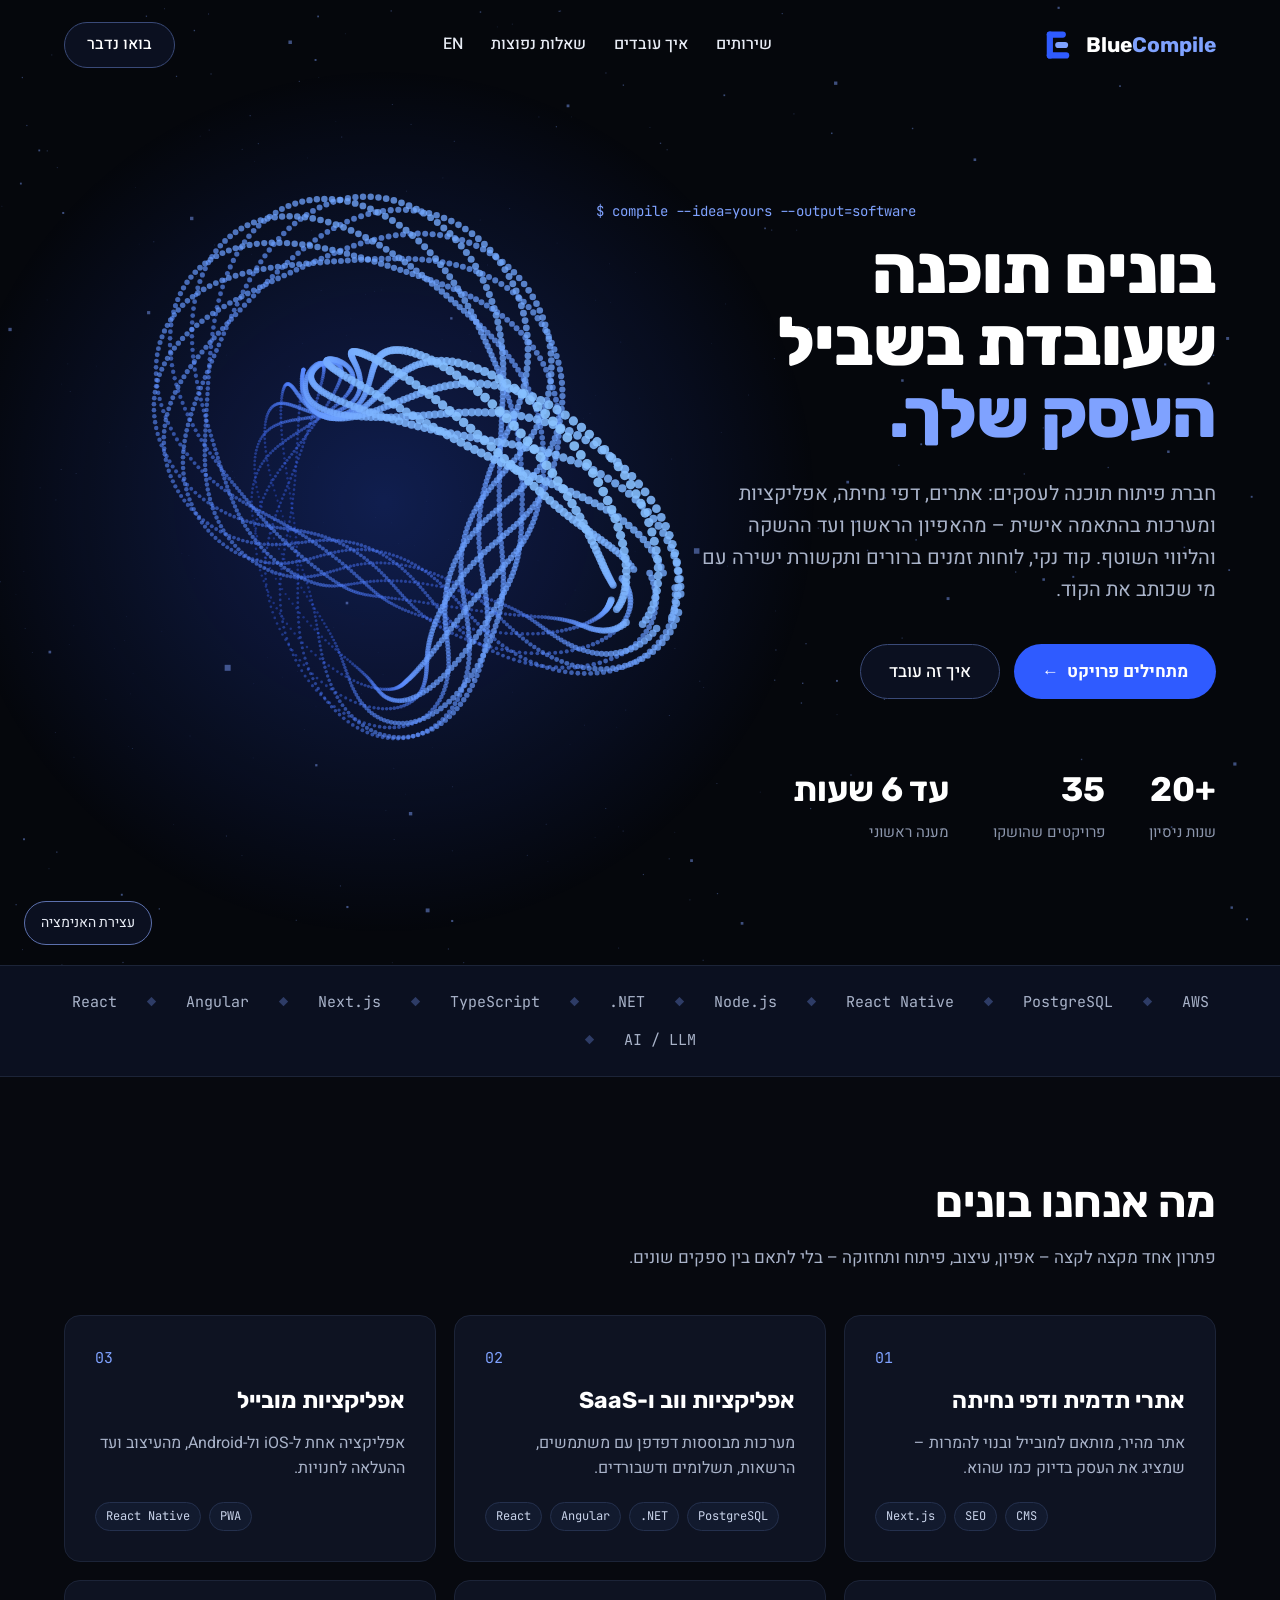
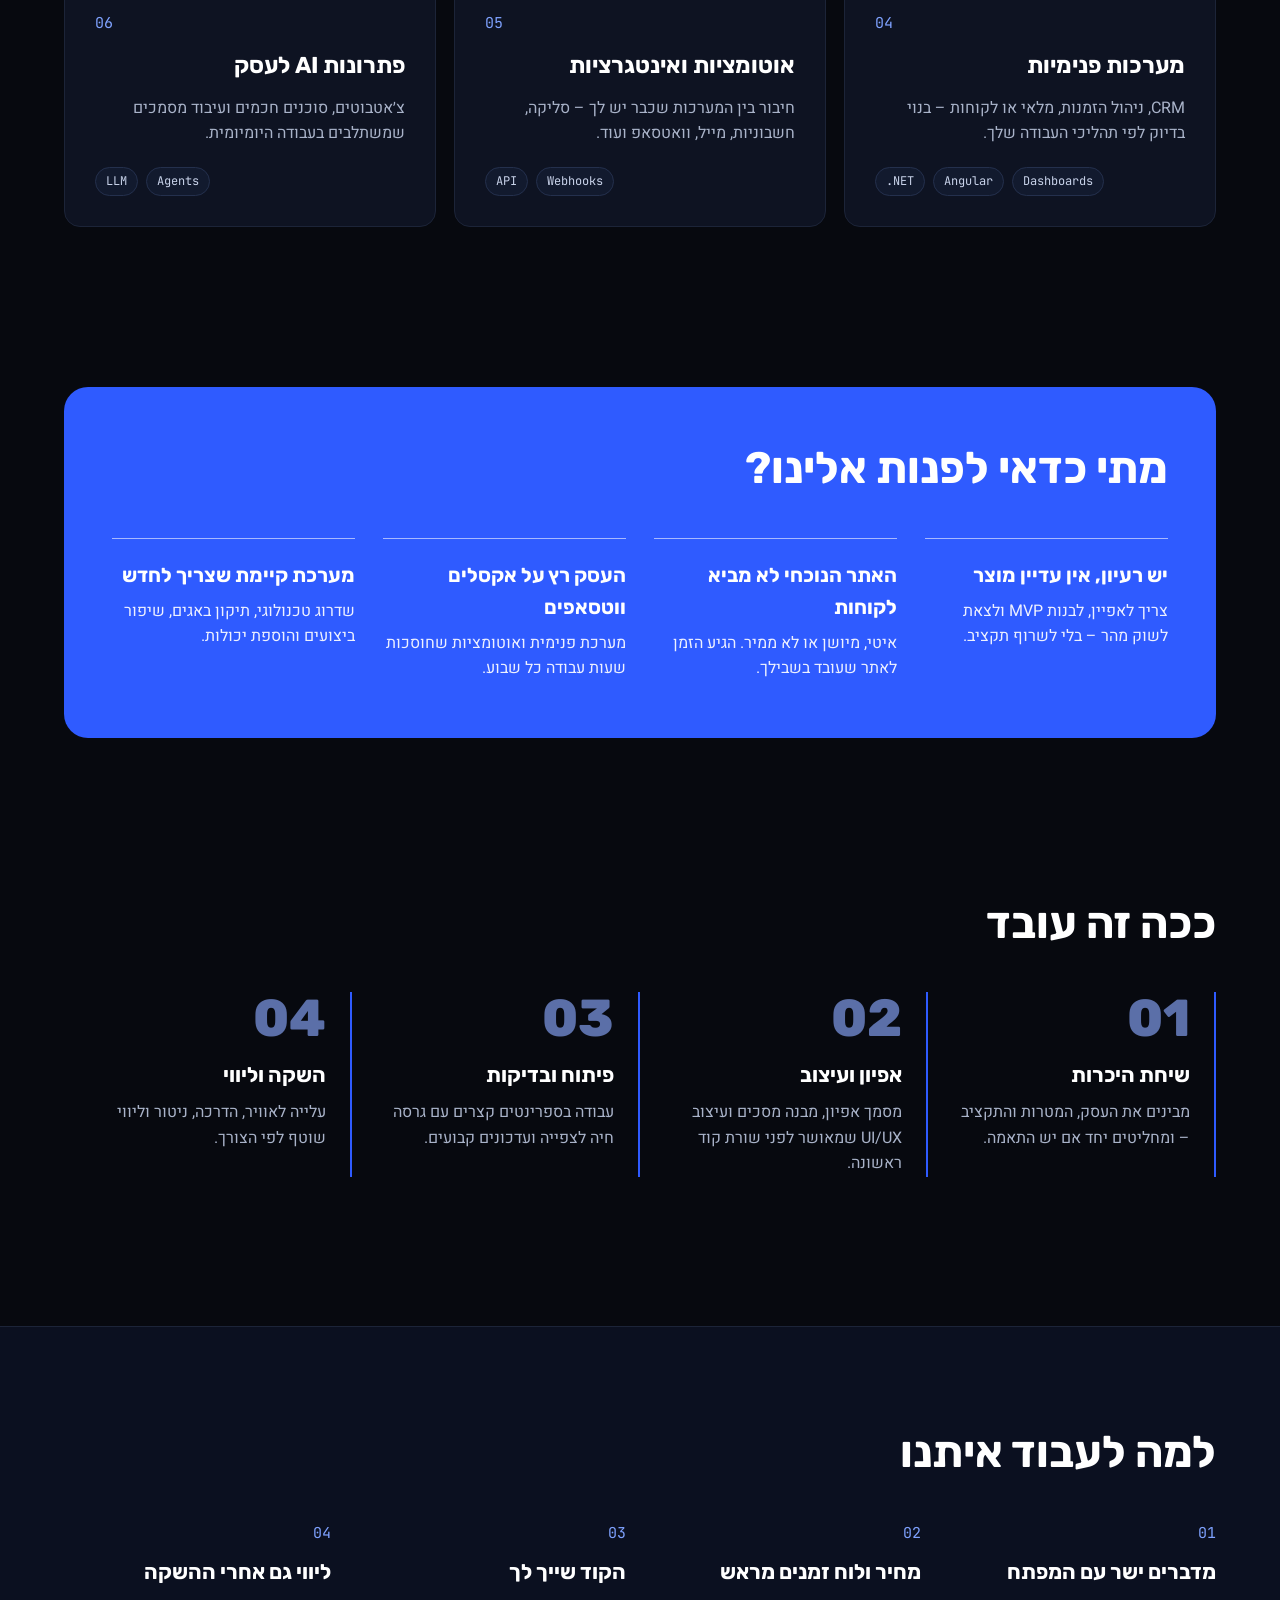
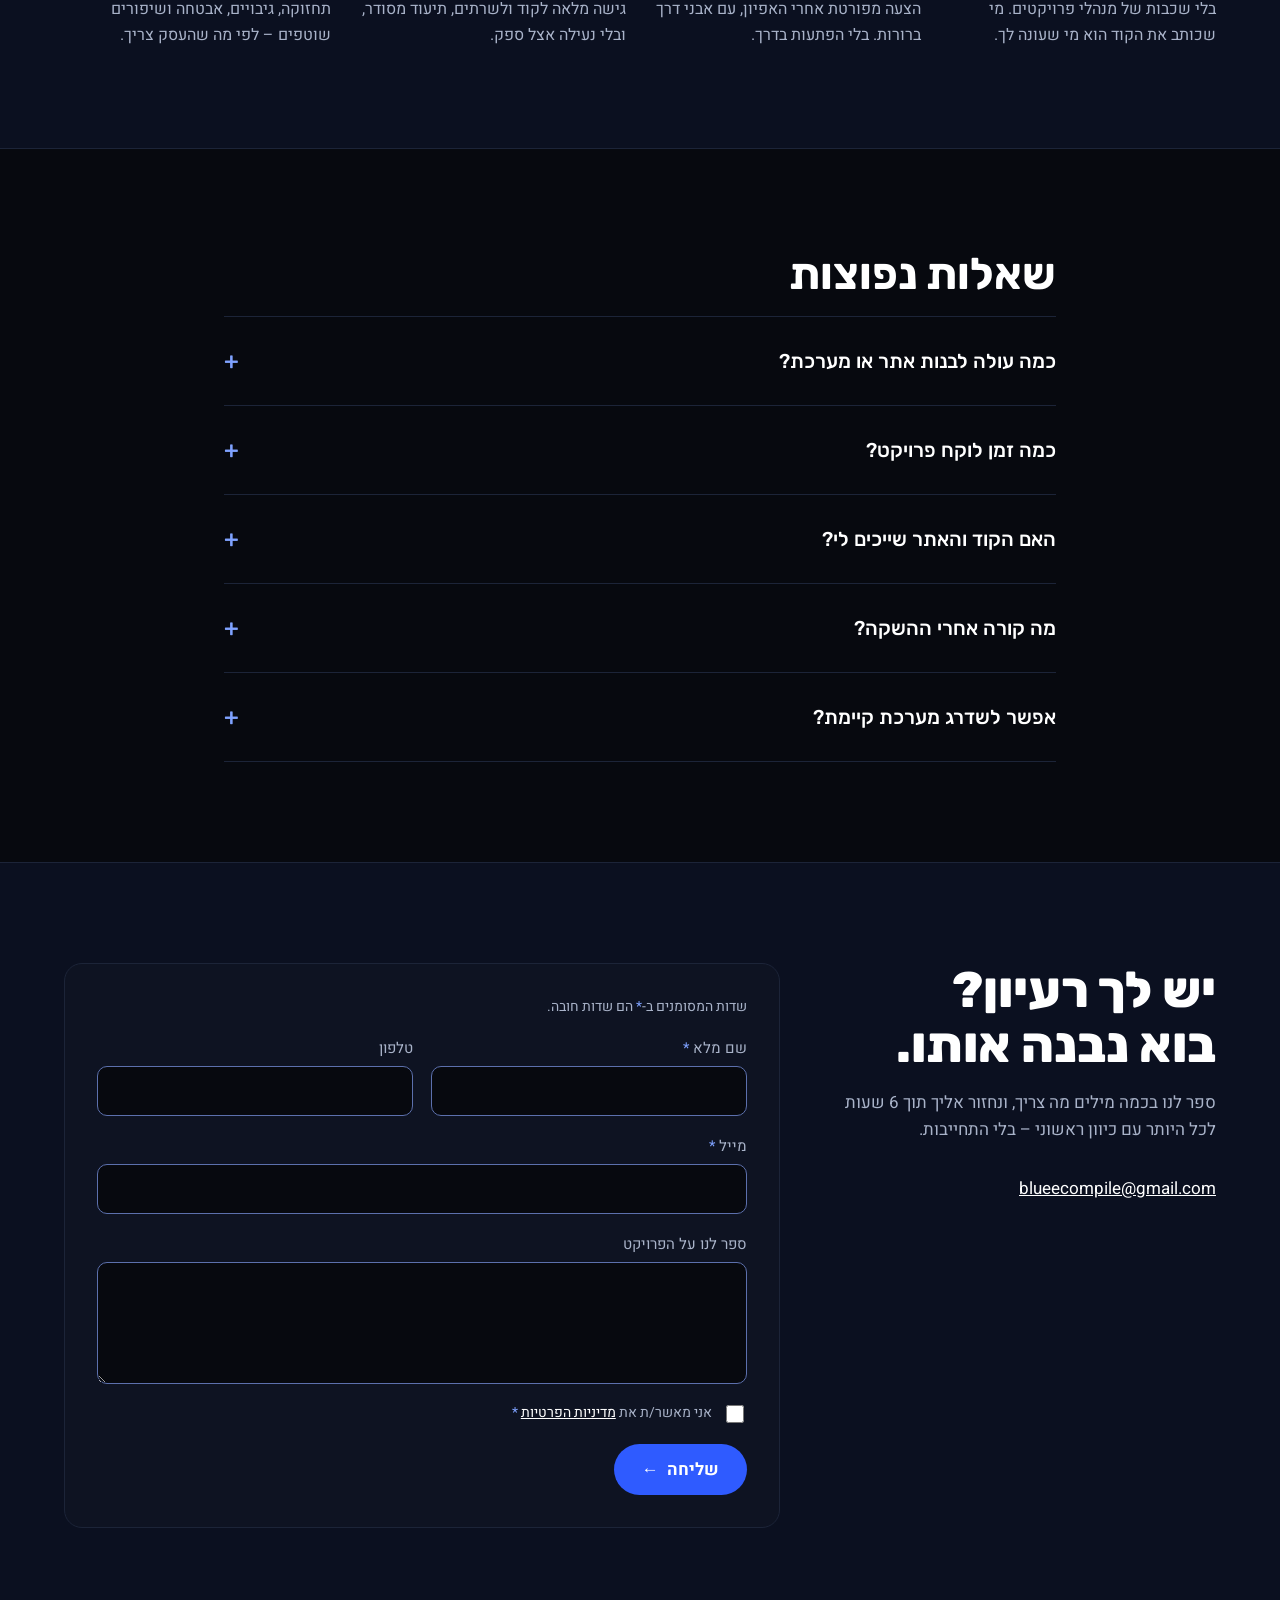
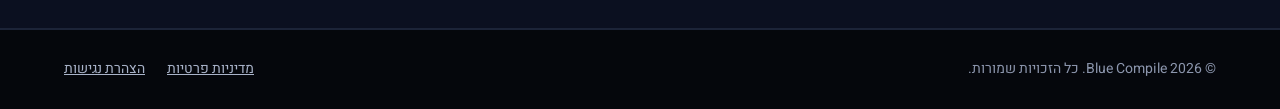
==== commit 9bb2be35: "Add cookieless GoatCounter analytics, form-sent event, privacy policy note Co-Authored-By: Claude Op" ====
--- a/index.html
+++ b/index.html
@@ -116,6 +116,8 @@
 <link rel="preconnect" href="https://fonts.gstatic.com" crossorigin>
 <link href="https://fonts.googleapis.com/css2?family=Rubik:wght@500;700;800&family=Heebo:wght@400;500;700&family=JetBrains+Mono:wght@500&display=swap" rel="stylesheet">
 <link rel="stylesheet" href="styles.css">
+<script>window.goatcounter = {path: function (p) { return location.host + p; }};</script>
+<script data-goatcounter="https://bluecompile.goatcounter.com/count" async src="https://gc.zgo.at/count.js"></script>
 </head>
 <body>
 
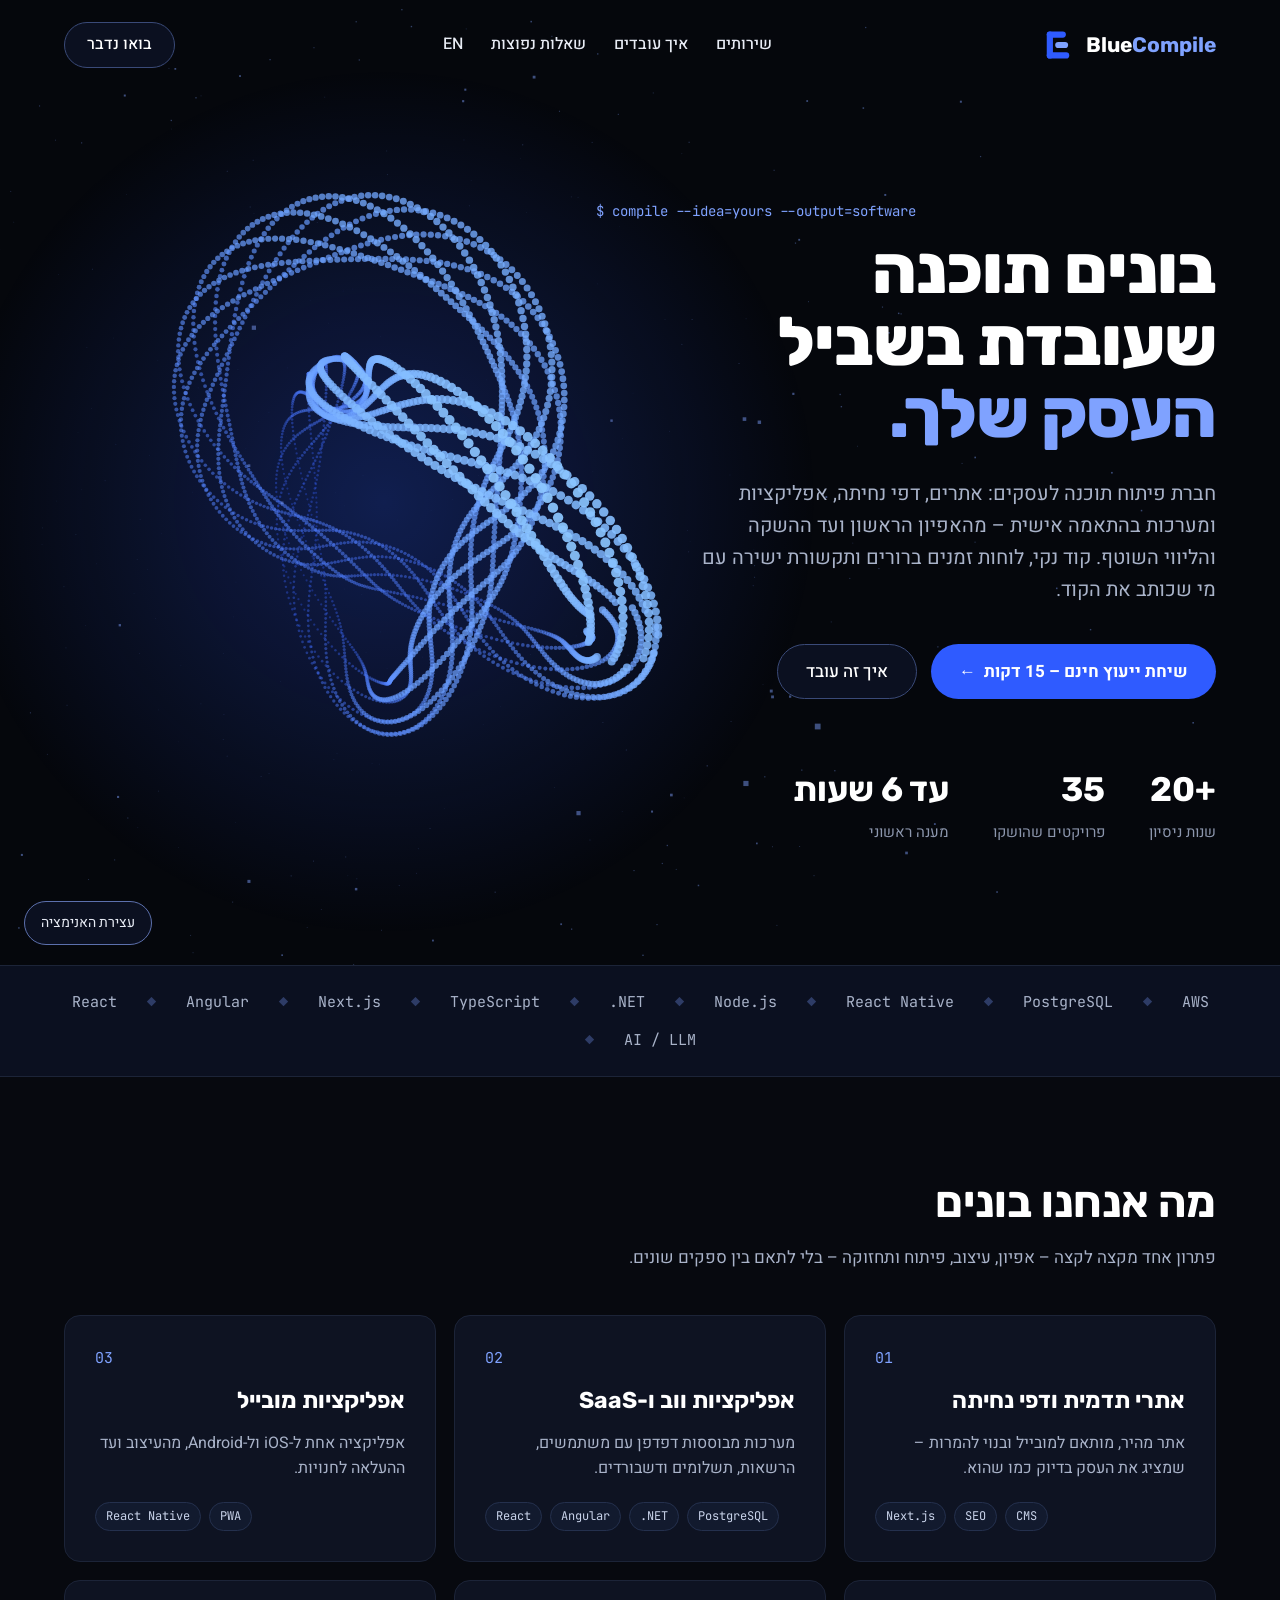
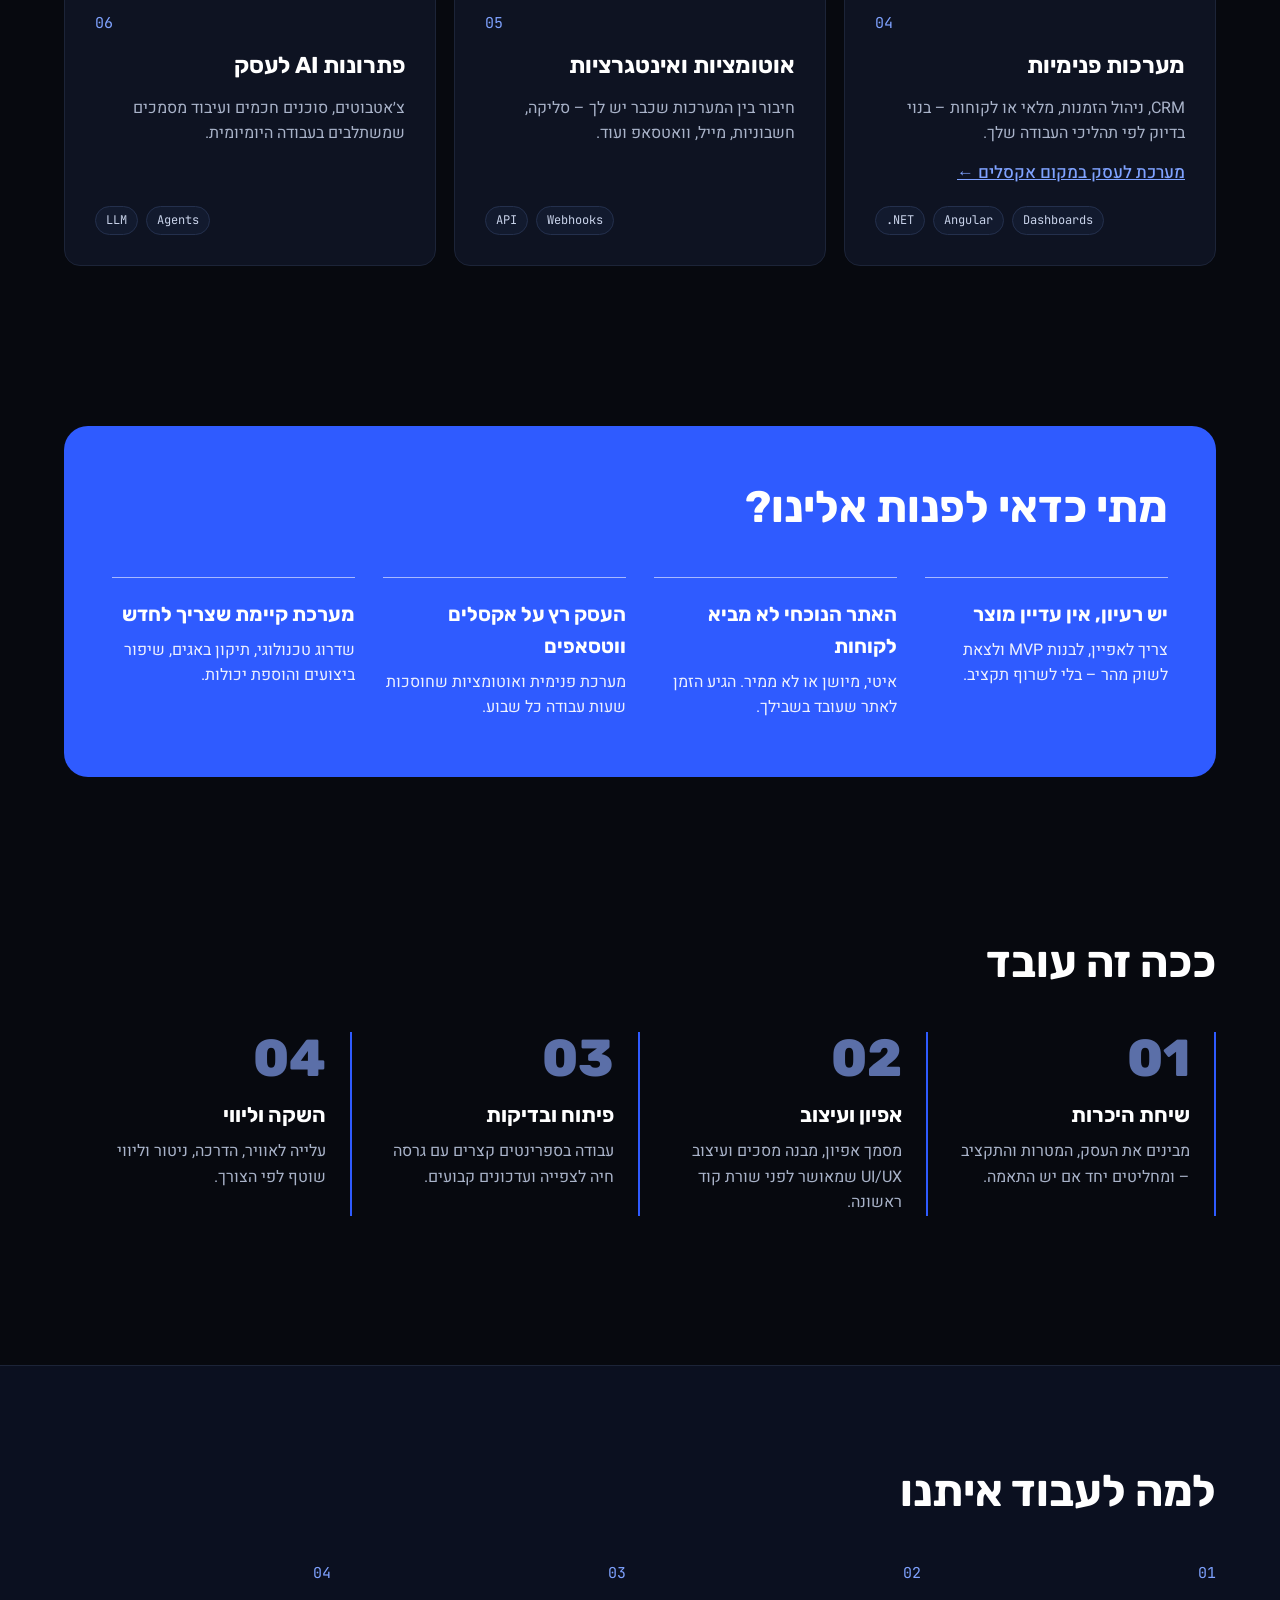
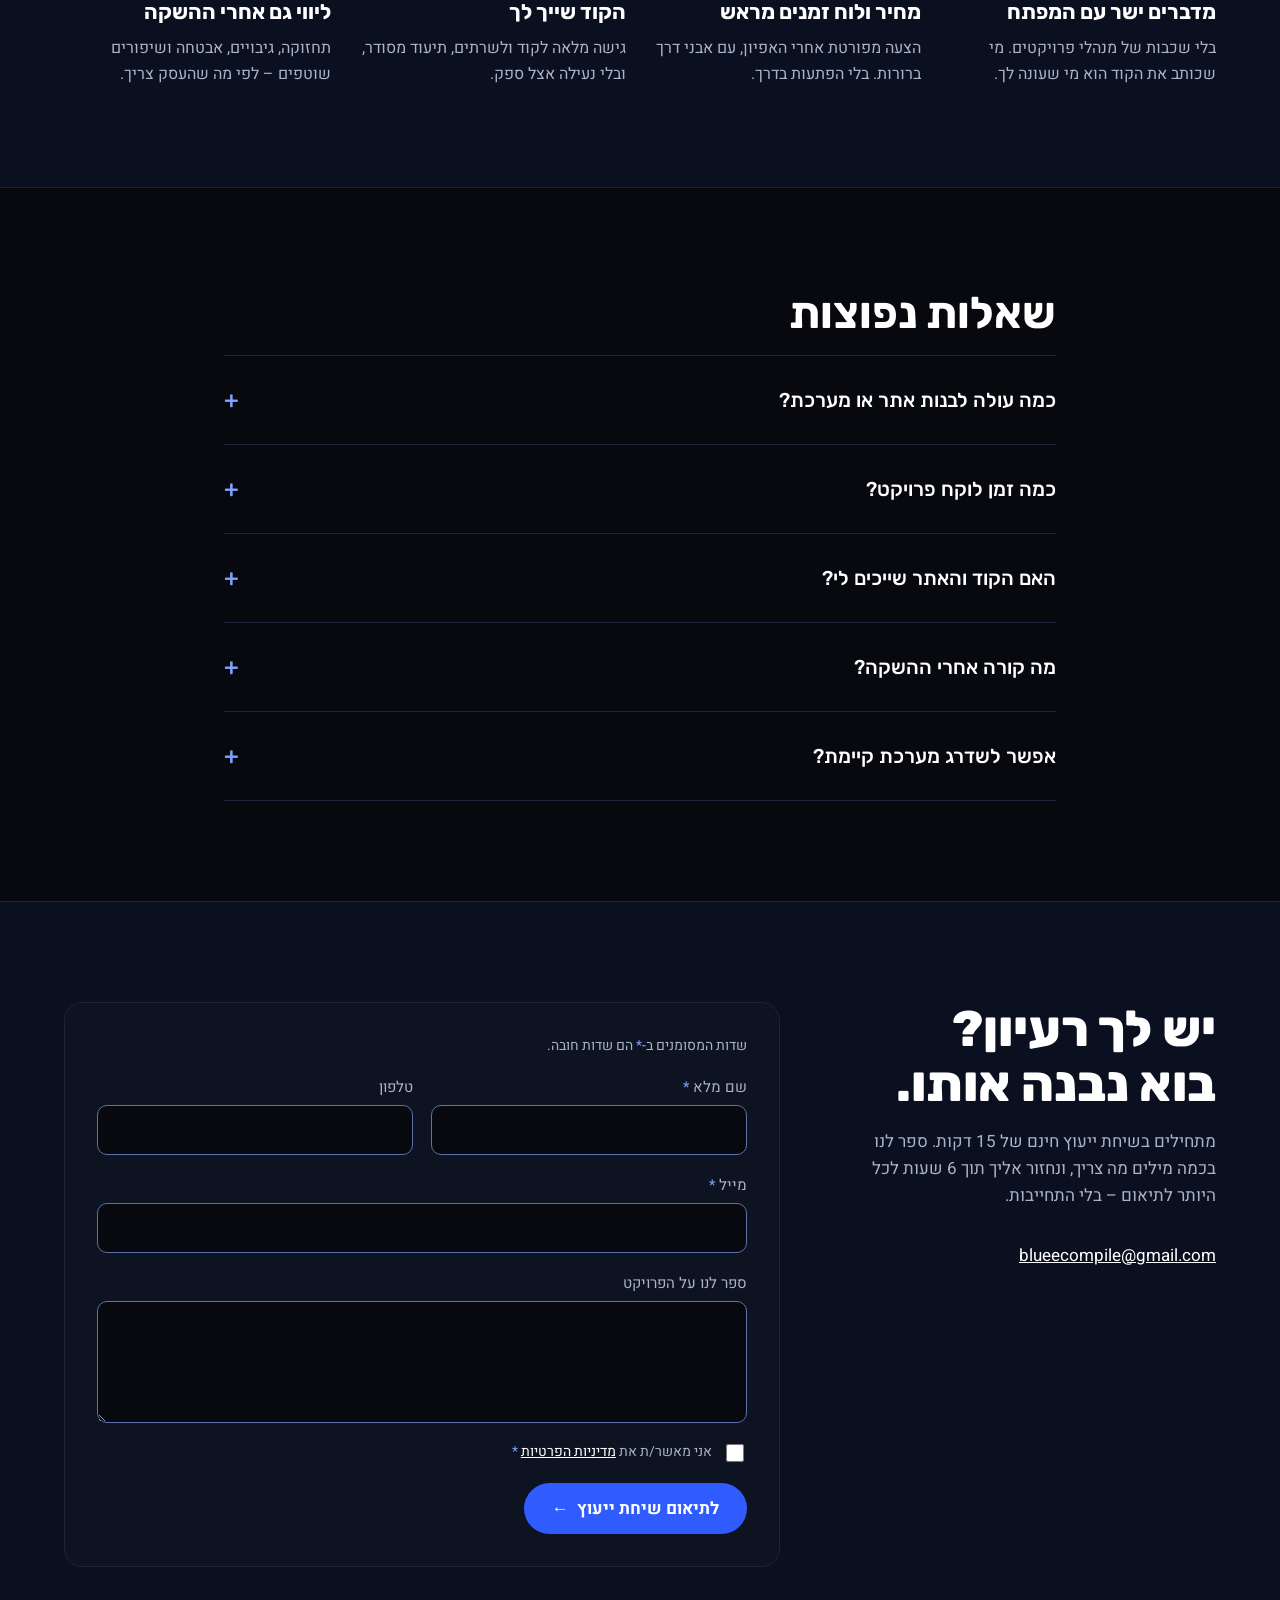
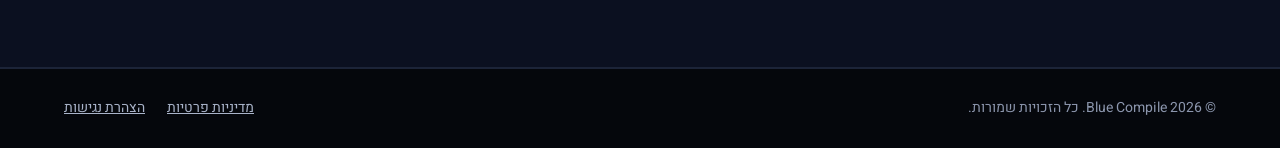
==== commit 14c9def4: "Systems landing page with free 15-min consultation offer; free consult CTA on home; track when the f" ====
--- a/index.html
+++ b/index.html
@@ -142,7 +142,7 @@
         <h1>בונים תוכנה<br>שעובדת בשביל<br><span class="hl">העסק שלך.</span></h1>
         <p class="lead">חברת פיתוח תוכנה לעסקים: אתרים, דפי נחיתה, אפליקציות ומערכות בהתאמה אישית – מהאפיון הראשון ועד ההשקה והליווי השוטף. קוד נקי, לוחות זמנים ברורים ותקשורת ישירה עם מי שכותב את הקוד.</p>
         <div class="ctas">
-          <a href="#contact" class="btn btn-primary">מתחילים פרויקט <span aria-hidden="true">←</span></a>
+          <a href="#contact" class="btn btn-primary">שיחת ייעוץ חינם – 15 דקות <span aria-hidden="true">←</span></a>
           <a href="#process" class="btn btn-ghost">איך זה עובד</a>
         </div>
         <div class="stats">
@@ -171,7 +171,7 @@
     <article class="card"><div class="num" dir="ltr" aria-hidden="true">01</div><h3>אתרי תדמית ודפי נחיתה</h3><p>אתר מהיר, מותאם למובייל ובנוי להמרות – שמציג את העסק בדיוק כמו שהוא.</p><div class="tags" dir="ltr"><span>Next.js</span><span>SEO</span><span>CMS</span></div></article>
     <article class="card"><div class="num" dir="ltr" aria-hidden="true">02</div><h3>אפליקציות ווב ו-SaaS</h3><p>מערכות מבוססות דפדפן עם משתמשים, הרשאות, תשלומים ודשבורדים.</p><div class="tags" dir="ltr"><span>React</span><span>Angular</span><span>.NET</span><span>PostgreSQL</span></div></article>
     <article class="card"><div class="num" dir="ltr" aria-hidden="true">03</div><h3>אפליקציות מובייל</h3><p>אפליקציה אחת ל-iOS ול-Android, מהעיצוב ועד ההעלאה לחנויות.</p><div class="tags" dir="ltr"><span>React Native</span><span>PWA</span></div></article>
-    <article class="card"><div class="num" dir="ltr" aria-hidden="true">04</div><h3>מערכות פנימיות</h3><p>CRM, ניהול הזמנות, מלאי או לקוחות – בנוי בדיוק לפי תהליכי העבודה שלך.</p><div class="tags" dir="ltr"><span>.NET</span><span>Angular</span><span>Dashboards</span></div></article>
+    <article class="card"><div class="num" dir="ltr" aria-hidden="true">04</div><h3>מערכות פנימיות</h3><p>CRM, ניהול הזמנות, מלאי או לקוחות – בנוי בדיוק לפי תהליכי העבודה שלך.</p><a href="systems/" class="link">מערכת לעסק במקום אקסלים <span aria-hidden="true">←</span></a><div class="tags" dir="ltr"><span>.NET</span><span>Angular</span><span>Dashboards</span></div></article>
     <article class="card"><div class="num" dir="ltr" aria-hidden="true">05</div><h3>אוטומציות ואינטגרציות</h3><p>חיבור בין המערכות שכבר יש לך – סליקה, חשבוניות, מייל, וואטסאפ ועוד.</p><div class="tags" dir="ltr"><span>API</span><span>Webhooks</span></div></article>
     <article class="card"><div class="num" dir="ltr" aria-hidden="true">06</div><h3>פתרונות AI לעסק</h3><p>צ׳אטבוטים, סוכנים חכמים ועיבוד מסמכים שמשתלבים בעבודה היומיומית.</p><div class="tags" dir="ltr"><span>LLM</span><span>Agents</span></div></article>
   </div>
@@ -224,7 +224,7 @@
   <div class="wrap section contact">
     <div class="contact-copy">
       <h2 class="xl" id="contactTitle">יש לך רעיון?<br>בוא נבנה אותו.</h2>
-      <p class="sub">ספר לנו בכמה מילים מה צריך, ונחזור אליך תוך 6 שעות לכל היותר עם כיוון ראשוני – בלי התחייבות.</p>
+      <p class="sub">מתחילים בשיחת ייעוץ חינם של 15 דקות. ספר לנו בכמה מילים מה צריך, ונחזור אליך תוך 6 שעות לכל היותר לתיאום – בלי התחייבות.</p>
       <div class="contact-links">
         <a href="mailto:blueecompile@gmail.com">blueecompile@gmail.com</a>
       </div>
@@ -242,7 +242,7 @@
       <label><span>ספר לנו על הפרויקט</span><textarea name="message" rows="4"></textarea></label>
       <label class="check"><input type="checkbox" name="consent" required><span>אני מאשר/ת את <a href="privacy.html">מדיניות הפרטיות</a> <span class="req" aria-hidden="true">*</span></span></label>
       <div class="status" id="formStatus" role="status" data-sending="שולח…" data-success="תודה! קיבלנו את הפנייה ונחזור אליך בהקדם." data-error="משהו השתבש והפנייה לא נשלחה. אפשר לנסות שוב, או לכתוב לנו ישירות ל-blueecompile@gmail.com."></div>
-      <button type="submit" class="btn btn-primary">שליחה <span aria-hidden="true">←</span></button>
+      <button type="submit" class="btn btn-primary">לתיאום שיחת ייעוץ <span aria-hidden="true">←</span></button>
     </form>
   </div>
 </section>
--- a/styles.css
+++ b/styles.css
@@ -163,6 +163,40 @@
 .doc .contact-box p{color:var(--text)}
 .doc a{color:var(--accent-light)}
 
+/* landing page */
+.lp .page-head .nav{padding-block:16px}
+.lp-hero{display:flex;flex-wrap:wrap;gap:48px;align-items:flex-start;padding-block:56px 72px}
+.lp-hero-copy{flex:1 1 420px;min-width:0}
+.lp-hero h1{font-weight:800;font-size:clamp(36px,5vw,56px);line-height:1.1;letter-spacing:-.5px;text-wrap:balance}
+.lp-hero .lead{margin-top:22px;font-size:19px;color:var(--muted);max-width:560px}
+.lp-ticks{list-style:none;padding:0;margin:28px 0 0;display:grid;gap:12px}
+.lp-ticks li{position:relative;padding-inline-start:34px;color:var(--text)}
+.lp-ticks li::before{content:"";position:absolute;inset-inline-start:0;top:4px;width:22px;height:22px;border-radius:7px;background:var(--accent) url("data:image/svg+xml,%3Csvg xmlns='http://www.w3.org/2000/svg' viewBox='0 0 24 24'%3E%3Cpath d='M5 12.5l4.5 4.5L19 7.5' fill='none' stroke='white' stroke-width='3' stroke-linecap='round' stroke-linejoin='round'/%3E%3C/svg%3E") center/16px no-repeat}
+.lp-offer{flex:1 1 380px;min-width:0;background:var(--surface);border:1px solid var(--line-strong);border-radius:20px;padding:28px;scroll-margin-top:16px}
+.lp-offer h2{font-size:26px;margin-bottom:8px}
+.lp-offer-sub{color:var(--muted);font-size:16px;margin-bottom:20px}
+.lp-form{background:none;border:0;padding:0;gap:16px}
+.lp-submit{align-self:stretch;justify-content:center}
+.lp-compare{display:grid;grid-template-columns:repeat(auto-fit,minmax(min(300px,100%),1fr));gap:20px;margin-top:28px}
+.lp-col{border-radius:var(--radius);padding:26px;border:1px solid var(--line)}
+.lp-col h3{font-size:21px;margin-bottom:12px}
+.lp-col ul{margin:0;padding-inline-start:20px;display:grid;gap:10px;color:var(--muted)}
+.lp-before{background:var(--bg)}
+.lp-after{background:var(--surface);border-color:var(--line-strong)}
+.lp-after h3{color:var(--accent-light)}
+.lp-features{margin-top:28px}
+.lp-features .card h3{font-size:20px}
+.lp-steps{margin-top:28px}
+.lp-final{text-align:center;display:flex;flex-direction:column;align-items:center;gap:20px;padding-block:40px 96px}
+.lp-sticky{display:none}
+@media (max-width:820px){
+  .lp-sticky{display:flex;position:fixed;inset-inline:12px;bottom:calc(12px + env(safe-area-inset-bottom,0px));z-index:5;justify-content:center;align-items:center;min-height:52px;border-radius:999px;background:var(--accent);color:#fff;font-weight:700;font-size:17px;text-decoration:none;box-shadow:0 10px 30px rgba(0,0,0,.45)}
+  .lp-sticky:hover{color:#fff}
+  .lp .footer{padding-bottom:80px}
+  .lp .page-head .btn{display:none}
+  .lp-hero{padding-block:32px 48px;gap:32px}
+}
+
 @media (max-width:640px){
   .section{padding-block:72px}
   .when{padding:40px 24px}
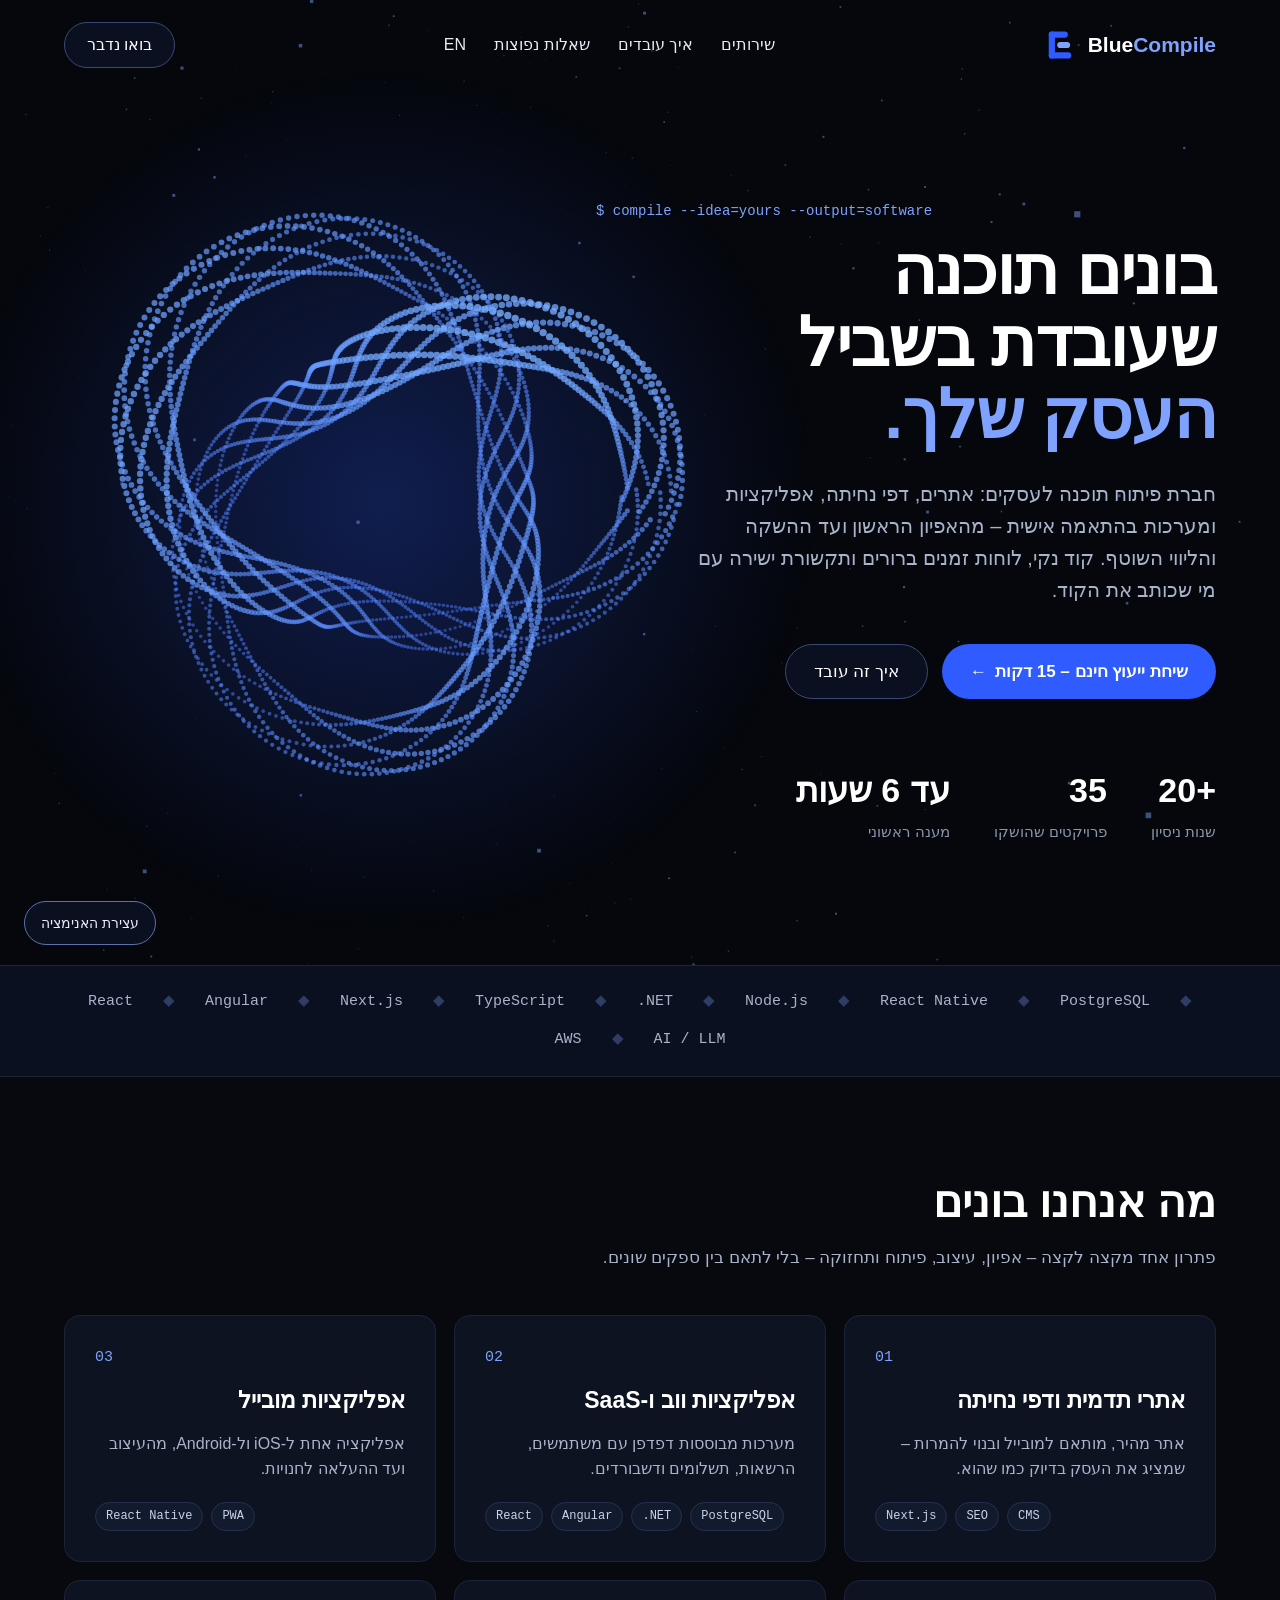
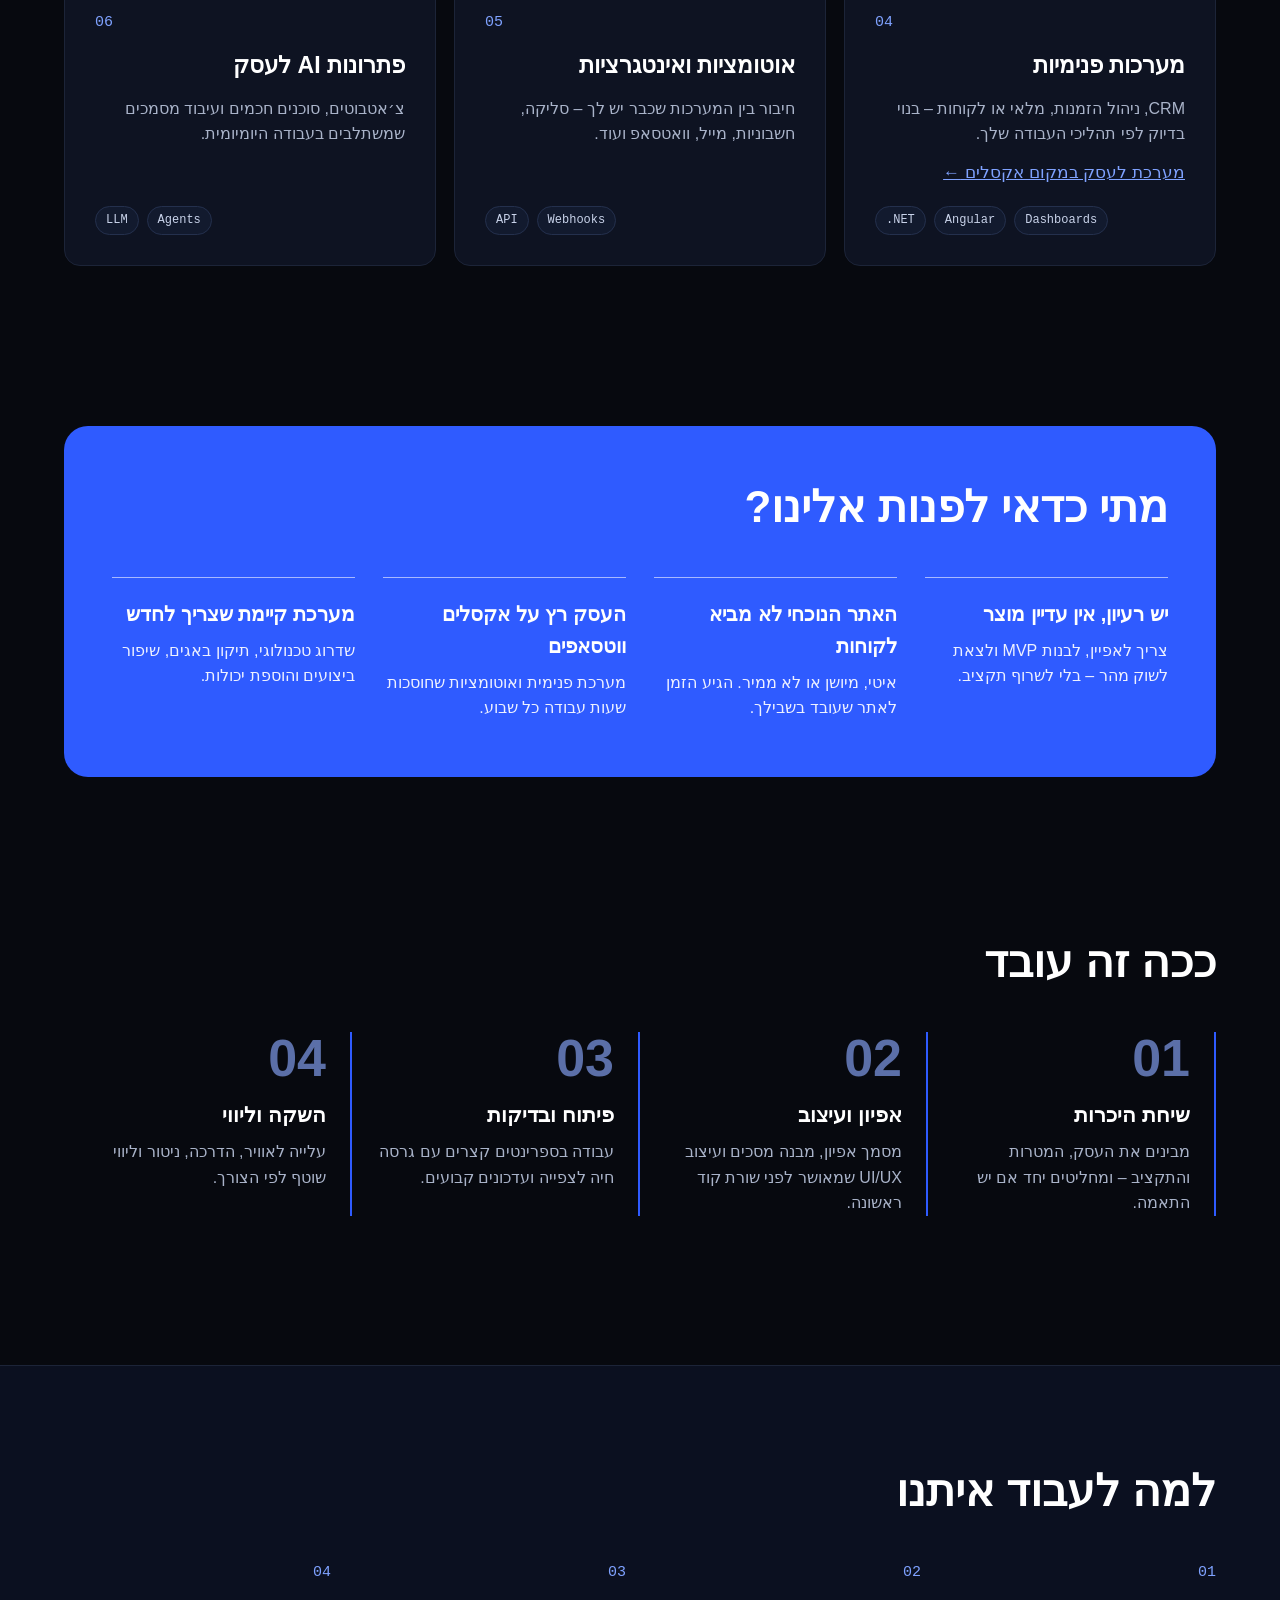
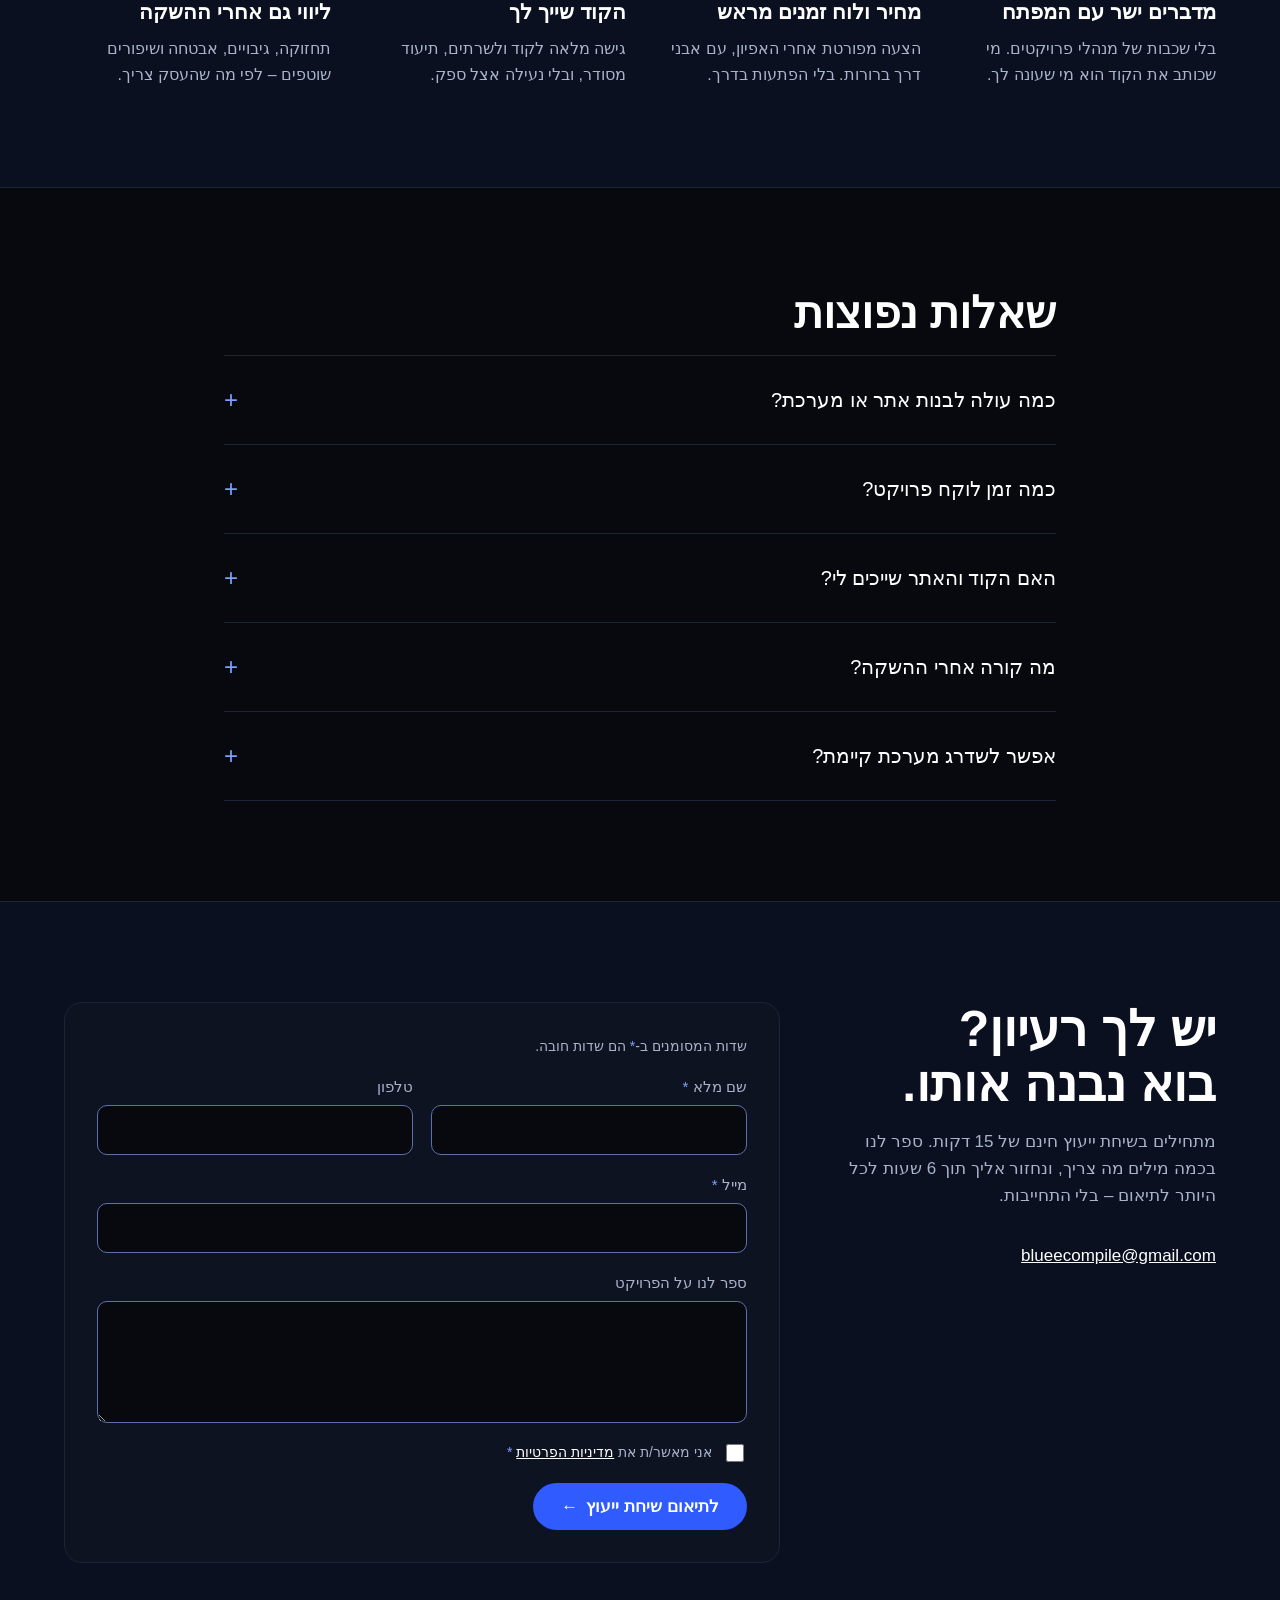
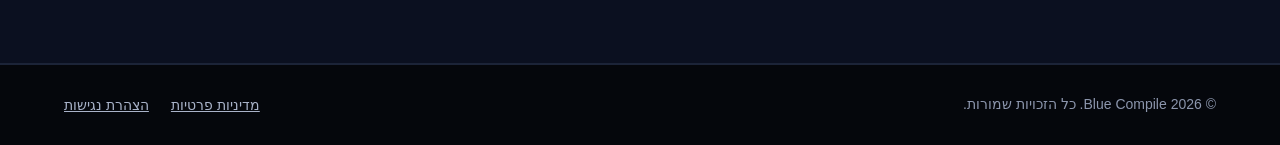
==== commit 82bea221: "Security hardening and accessibility audit - Content-Security-Policy (meta): scripts only from self," ====
--- a/index.html
+++ b/index.html
@@ -2,6 +2,8 @@
 <html lang="he" dir="rtl">
 <head>
 <meta charset="utf-8">
+<meta http-equiv="Content-Security-Policy" content="default-src 'self'; script-src 'self' https://gc.zgo.at 'sha256-ZF6asi5tMLktMOJkgpYoQeKQSBmZ2P6BsjSql/QqwnU='; style-src 'self' https://fonts.googleapis.com; font-src https://fonts.gstatic.com; img-src 'self' data: https://bluecompile.goatcounter.com; connect-src 'self' https://api.web3forms.com https://bluecompile.goatcounter.com; form-action https://api.web3forms.com; base-uri 'self'; object-src 'none'; upgrade-insecure-requests">
+<meta name="referrer" content="strict-origin-when-cross-origin">
 <meta name="viewport" content="width=device-width, initial-scale=1">
 <title>Blue Compile | חברת פיתוח תוכנה – בניית אתרים, דפי נחיתה ומערכות לעסקים</title>
 <meta name="description" content="Blue Compile – חברת פיתוח תוכנה עם 20+ שנות ניסיון. בניית אתרים ודפי נחיתה, אפליקציות ומערכות לניהול העסק ב-.NET, Angular ו-React. מענה ראשוני תוך 6 שעות.">
@@ -235,11 +237,11 @@
       <input type="checkbox" name="botcheck" class="hp" tabindex="-1" autocomplete="off" aria-hidden="true">
       <p class="form-note">שדות המסומנים ב-<span class="req">*</span> הם שדות חובה.</p>
       <div class="row">
-        <label><span>שם מלא <span class="req" aria-hidden="true">*</span></span><input type="text" name="name" autocomplete="name" required></label>
-        <label><span>טלפון</span><input type="tel" name="phone" autocomplete="tel" dir="ltr"></label>
+        <label><span>שם מלא <span class="req" aria-hidden="true">*</span></span><input type="text" name="name" maxlength="100" autocomplete="name" required></label>
+        <label><span>טלפון</span><input type="tel" name="phone" maxlength="30" autocomplete="tel" dir="ltr"></label>
       </div>
-      <label><span>מייל <span class="req" aria-hidden="true">*</span></span><input type="email" name="email" autocomplete="email" dir="ltr" required></label>
-      <label><span>ספר לנו על הפרויקט</span><textarea name="message" rows="4"></textarea></label>
+      <label><span>מייל <span class="req" aria-hidden="true">*</span></span><input type="email" name="email" maxlength="254" autocomplete="email" dir="ltr" required></label>
+      <label><span>ספר לנו על הפרויקט</span><textarea name="message" maxlength="2000" rows="4"></textarea></label>
       <label class="check"><input type="checkbox" name="consent" required><span>אני מאשר/ת את <a href="privacy.html">מדיניות הפרטיות</a> <span class="req" aria-hidden="true">*</span></span></label>
       <div class="status" id="formStatus" role="status" data-sending="שולח…" data-success="תודה! קיבלנו את הפנייה ונחזור אליך בהקדם." data-error="משהו השתבש והפנייה לא נשלחה. אפשר לנסות שוב, או לכתוב לנו ישירות ל-blueecompile@gmail.com."></div>
       <button type="submit" class="btn btn-primary">לתיאום שיחת ייעוץ <span aria-hidden="true">←</span></button>
--- a/styles.css
+++ b/styles.css
@@ -208,3 +208,6 @@
   html{scroll-behavior:auto}
   .card{transition:none}
 }
+
+/* Minimum 24px target size for nav and footer links (WCAG 2.2 - 2.5.8) */
+.nav-links a,.footer-links a{display:inline-flex;align-items:center;min-height:24px;min-width:24px}
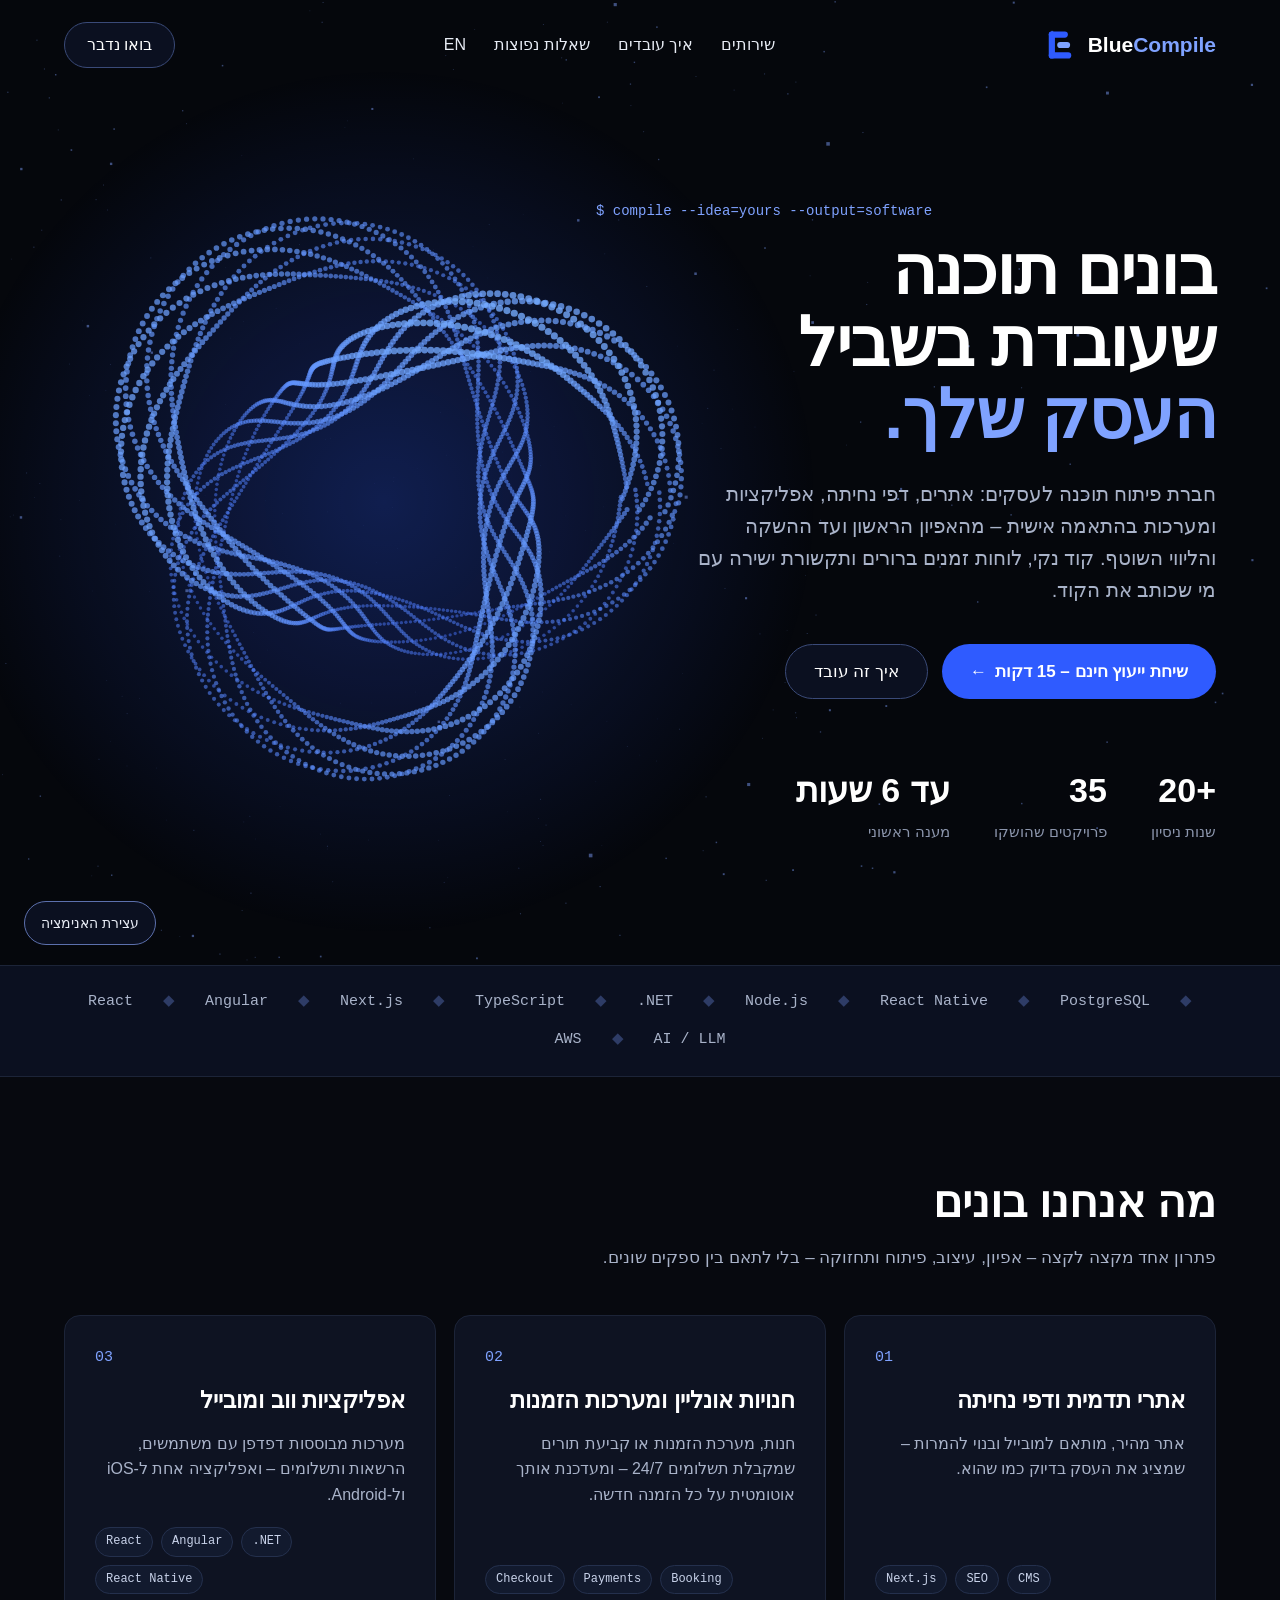
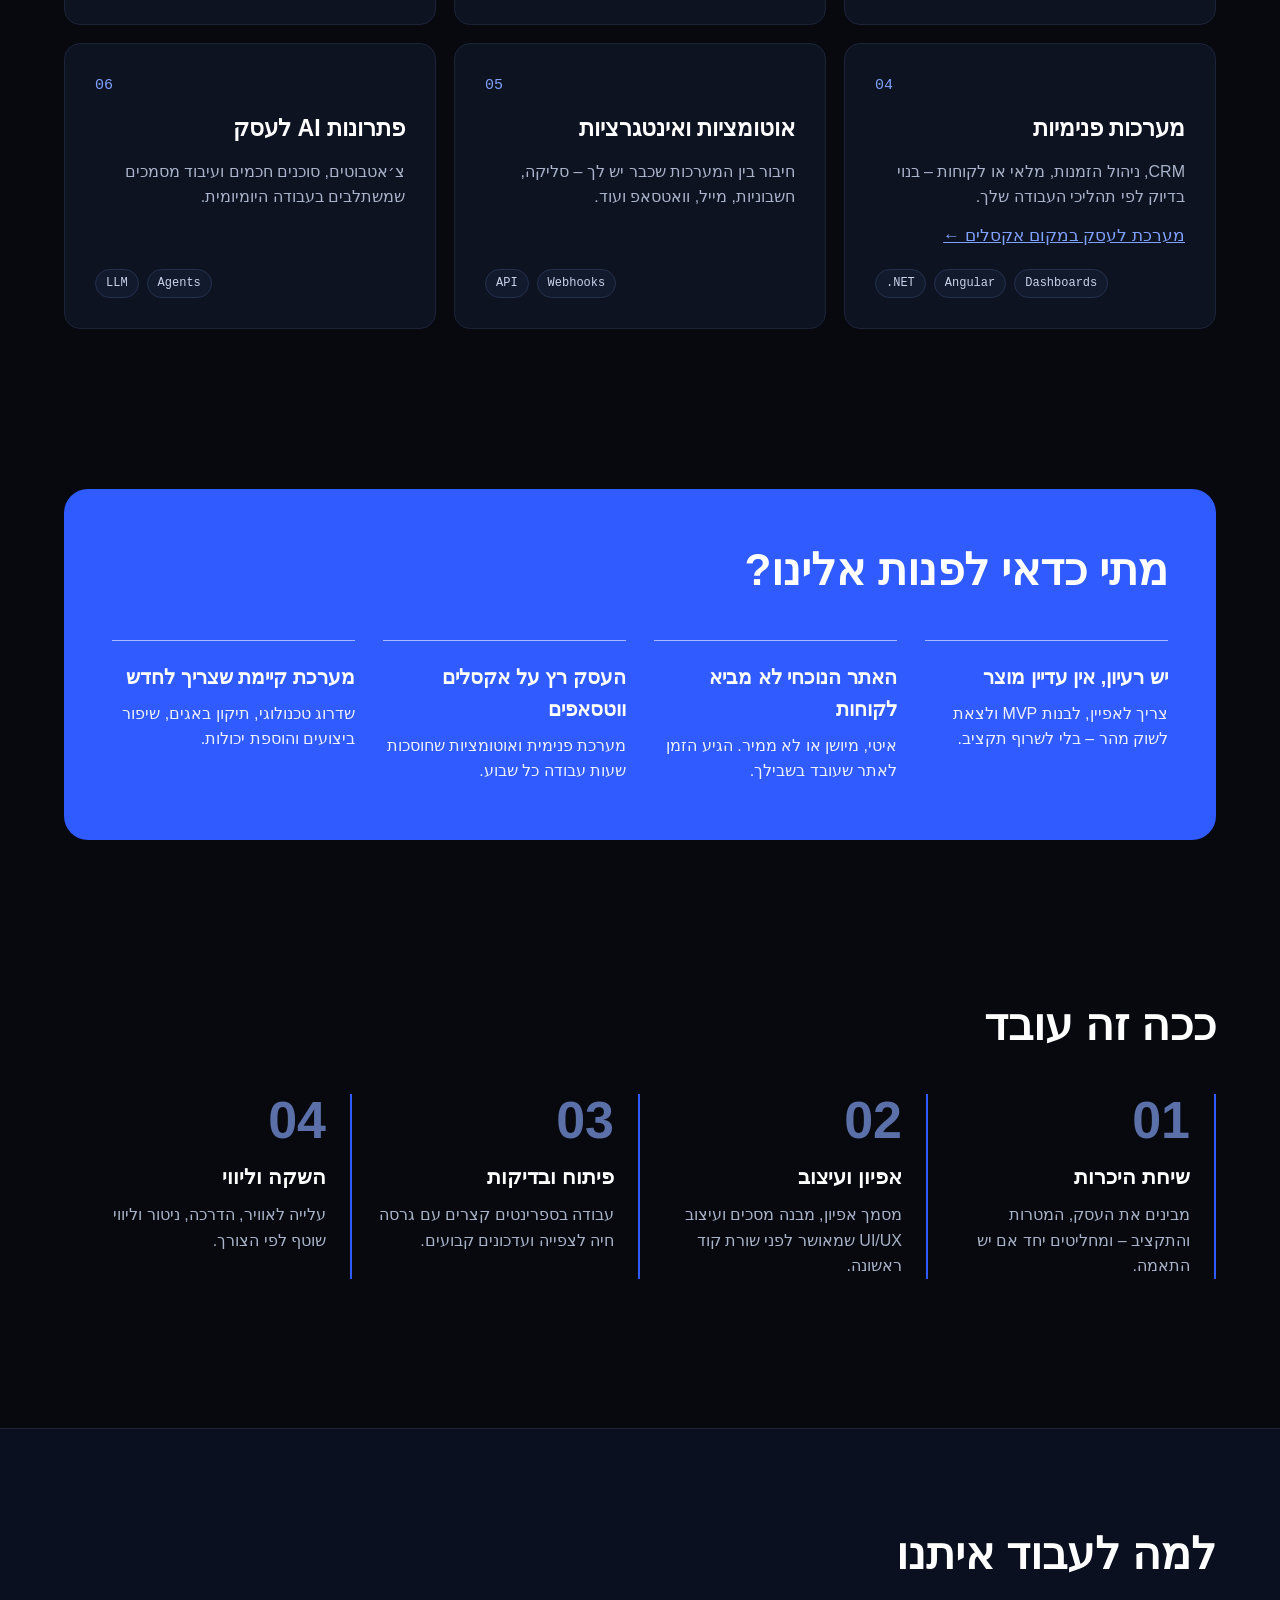
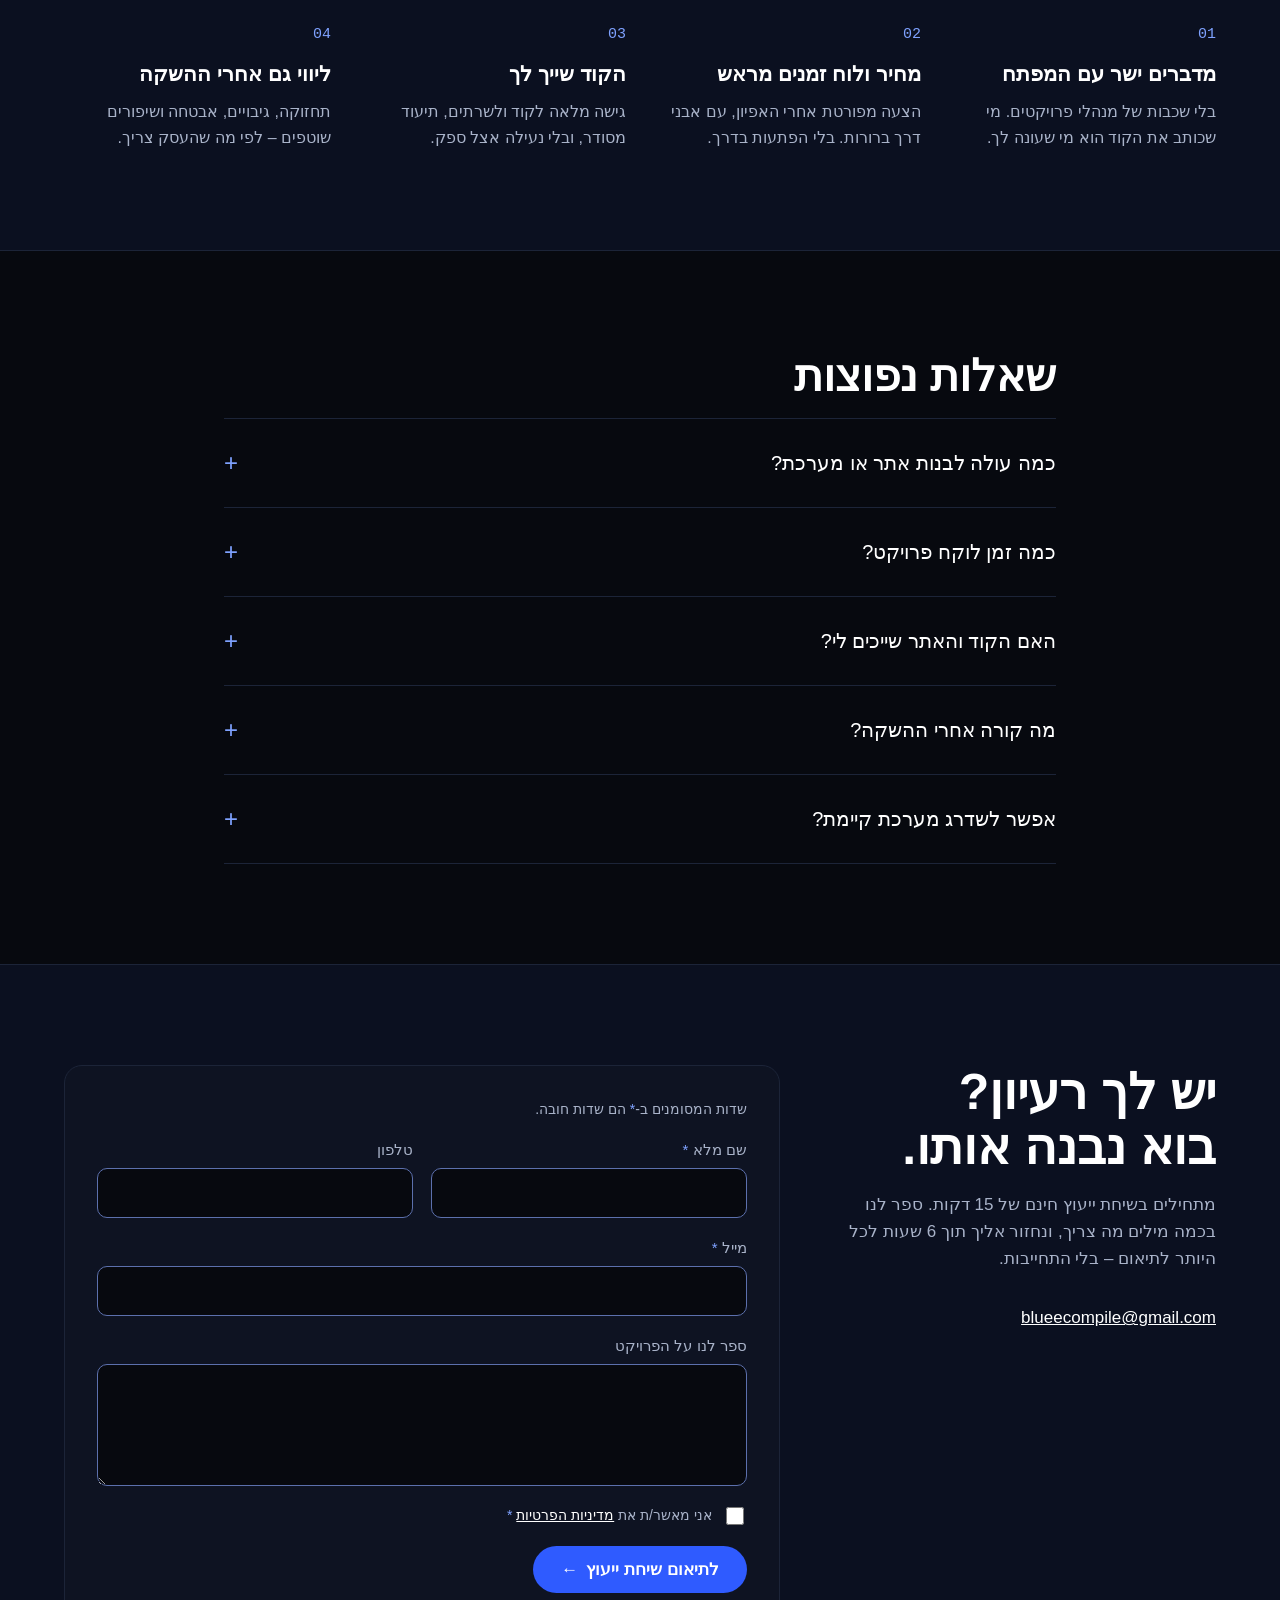
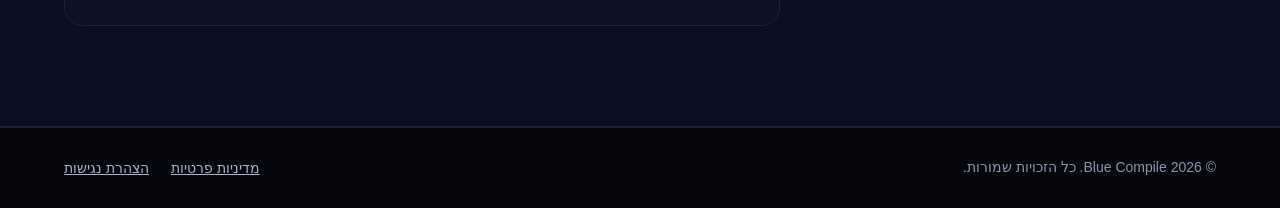
==== commit df5ca576: "Add online stores & ordering systems as a service - New service card 02: online stores, ordering and" ====
--- a/index.html
+++ b/index.html
@@ -6,7 +6,7 @@
 <meta name="referrer" content="strict-origin-when-cross-origin">
 <meta name="viewport" content="width=device-width, initial-scale=1">
 <title>Blue Compile | חברת פיתוח תוכנה – בניית אתרים, דפי נחיתה ומערכות לעסקים</title>
-<meta name="description" content="Blue Compile – חברת פיתוח תוכנה עם 20+ שנות ניסיון. בניית אתרים ודפי נחיתה, אפליקציות ומערכות לניהול העסק ב-.NET, Angular ו-React. מענה ראשוני תוך 6 שעות.">
+<meta name="description" content="Blue Compile – חברת פיתוח תוכנה עם 20+ שנות ניסיון. בניית אתרים, דפי נחיתה, חנויות אונליין, אפליקציות ומערכות לניהול העסק ב-.NET, Angular ו-React. מענה ראשוני תוך 6 שעות.">
 <meta name="theme-color" content="#05070C">
 <link rel="canonical" href="https://bluecompile.co.il/">
 <link rel="icon" href="favicon.svg" type="image/svg+xml">
@@ -14,7 +14,7 @@
 <meta property="og:site_name" content="Blue Compile">
 <meta property="og:url" content="https://bluecompile.co.il/">
 <meta property="og:title" content="Blue Compile – חברת פיתוח תוכנה לעסקים">
-<meta property="og:description" content="בניית אתרים, דפי נחיתה, אפליקציות ומערכות לניהול העסק. 20+ שנות ניסיון.">
+<meta property="og:description" content="בניית אתרים, דפי נחיתה, חנויות אונליין, אפליקציות ומערכות לניהול העסק. 20+ שנות ניסיון.">
 <meta property="og:image" content="https://bluecompile.co.il/og-image.png">
 <meta property="og:image:width" content="1200">
 <meta property="og:image:height" content="630">
@@ -32,12 +32,14 @@
   "logo": "https://bluecompile.co.il/favicon.svg",
   "image": "https://bluecompile.co.il/og-image.png",
   "email": "blueecompile@gmail.com",
-  "description": "Blue Compile – חברת פיתוח תוכנה עם 20+ שנות ניסיון. בניית אתרים ודפי נחיתה, אפליקציות ומערכות לניהול העסק ב-.NET, Angular ו-React. מענה ראשוני תוך 6 שעות.",
+  "description": "Blue Compile – חברת פיתוח תוכנה עם 20+ שנות ניסיון. בניית אתרים, דפי נחיתה, חנויות אונליין, אפליקציות ומערכות לניהול העסק ב-.NET, Angular ו-React. מענה ראשוני תוך 6 שעות.",
   "areaServed": "IL",
   "knowsAbout": [
    "Software development",
    "Web development",
    "Landing pages",
+   "E-commerce",
+   "Online ordering systems",
    ".NET",
    "Angular",
    "React",
@@ -171,8 +173,8 @@
   <p class="sub">פתרון אחד מקצה לקצה – אפיון, עיצוב, פיתוח ותחזוקה – בלי לתאם בין ספקים שונים.</p>
   <div class="grid grid-cards">
     <article class="card"><div class="num" dir="ltr" aria-hidden="true">01</div><h3>אתרי תדמית ודפי נחיתה</h3><p>אתר מהיר, מותאם למובייל ובנוי להמרות – שמציג את העסק בדיוק כמו שהוא.</p><div class="tags" dir="ltr"><span>Next.js</span><span>SEO</span><span>CMS</span></div></article>
-    <article class="card"><div class="num" dir="ltr" aria-hidden="true">02</div><h3>אפליקציות ווב ו-SaaS</h3><p>מערכות מבוססות דפדפן עם משתמשים, הרשאות, תשלומים ודשבורדים.</p><div class="tags" dir="ltr"><span>React</span><span>Angular</span><span>.NET</span><span>PostgreSQL</span></div></article>
-    <article class="card"><div class="num" dir="ltr" aria-hidden="true">03</div><h3>אפליקציות מובייל</h3><p>אפליקציה אחת ל-iOS ול-Android, מהעיצוב ועד ההעלאה לחנויות.</p><div class="tags" dir="ltr"><span>React Native</span><span>PWA</span></div></article>
+    <article class="card"><div class="num" dir="ltr" aria-hidden="true">02</div><h3>חנויות אונליין ומערכות הזמנות</h3><p>חנות, מערכת הזמנות או קביעת תורים שמקבלת תשלומים 24/7 – ומעדכנת אותך אוטומטית על כל הזמנה חדשה.</p><div class="tags" dir="ltr"><span>Checkout</span><span>Payments</span><span>Booking</span></div></article>
+    <article class="card"><div class="num" dir="ltr" aria-hidden="true">03</div><h3>אפליקציות ווב ומובייל</h3><p>מערכות מבוססות דפדפן עם משתמשים, הרשאות ותשלומים – ואפליקציה אחת ל-iOS ול-Android.</p><div class="tags" dir="ltr"><span>React</span><span>Angular</span><span>.NET</span><span>React Native</span></div></article>
     <article class="card"><div class="num" dir="ltr" aria-hidden="true">04</div><h3>מערכות פנימיות</h3><p>CRM, ניהול הזמנות, מלאי או לקוחות – בנוי בדיוק לפי תהליכי העבודה שלך.</p><a href="systems/" class="link">מערכת לעסק במקום אקסלים <span aria-hidden="true">←</span></a><div class="tags" dir="ltr"><span>.NET</span><span>Angular</span><span>Dashboards</span></div></article>
     <article class="card"><div class="num" dir="ltr" aria-hidden="true">05</div><h3>אוטומציות ואינטגרציות</h3><p>חיבור בין המערכות שכבר יש לך – סליקה, חשבוניות, מייל, וואטסאפ ועוד.</p><div class="tags" dir="ltr"><span>API</span><span>Webhooks</span></div></article>
     <article class="card"><div class="num" dir="ltr" aria-hidden="true">06</div><h3>פתרונות AI לעסק</h3><p>צ׳אטבוטים, סוכנים חכמים ועיבוד מסמכים שמשתלבים בעבודה היומיומית.</p><div class="tags" dir="ltr"><span>LLM</span><span>Agents</span></div></article>
--- a/styles.css
+++ b/styles.css
@@ -8,7 +8,7 @@
 *{box-sizing:border-box}
 html{scroll-behavior:smooth}
 body{margin:0;background:var(--bg);color:var(--text);font-family:Heebo,sans-serif;font-size:17px;line-height:1.6}
-a{color:var(--text)}a:hover{color:var(--accent-light)}
+a{color:var(--text)}
 h1,h2,h3{font-family:Rubik,sans-serif;color:var(--white);margin:0}
 p{margin:0}
 img{max-width:100%}
@@ -32,7 +32,7 @@
 /* buttons */
 .btn{display:inline-flex;align-items:center;gap:8px;min-height:44px;padding:13px 28px;border-radius:999px;text-decoration:none;font-weight:700;font-size:17px;border:none;cursor:pointer;font-family:inherit}
 .btn-primary{background:var(--accent);color:#fff}
-.btn-primary:hover{background:#2148E0;color:#fff}
+
 .btn-ghost{border:1.5px solid #3A4A78;background:var(--band);color:#fff;font-weight:500}
 .btn-sm{padding:9px 22px;font-size:16px}
 
@@ -64,7 +64,7 @@
 
 /* cards */
 .card{background:var(--surface);border:1px solid var(--line);border-radius:var(--radius);padding:30px;display:flex;flex-direction:column;gap:12px;transition:border-color .2s,transform .2s}
-.card:hover{border-color:var(--line-strong);transform:translateY(-2px)}
+
 .card h3{font-size:23px}
 .card p{color:var(--muted);font-size:16px}
 .num{font-family:'JetBrains Mono',monospace;font-size:15px;color:var(--accent-light)}
@@ -146,7 +146,7 @@
 :focus-visible{outline:2px solid var(--accent-light);outline-offset:3px;border-radius:4px}
 .btn:focus-visible{border-radius:999px}
 .anim-toggle{position:absolute;inset-inline-end:24px;bottom:20px;z-index:2;min-height:44px;padding:8px 16px;border-radius:999px;border:1px solid var(--input-border);background:var(--band);color:var(--text);font:inherit;font-size:14px;cursor:pointer}
-.anim-toggle:hover{border-color:var(--accent-light)}
+
 .req{color:var(--accent-light)}
 .form-note{font-size:14px;color:var(--muted)}
 
@@ -206,8 +206,24 @@
 }
 @media (prefers-reduced-motion:reduce){
   html{scroll-behavior:auto}
-  .card{transition:none}
+  .card,.btn{transition:none}
+  .btn:active{transform:none}
 }
 
 /* Minimum 24px target size for nav and footer links (WCAG 2.2 - 2.5.8) */
 .nav-links a,.footer-links a{display:inline-flex;align-items:center;min-height:24px;min-width:24px}
+
+/* Polish: hover only on devices with a real pointer, so effects do not stick after a tap */
+@media (hover:hover){
+  a:hover{color:var(--accent-light)}
+  .btn-primary:hover{background:#2148E0;color:#fff}
+  .card:hover{border-color:var(--line-strong);transform:translateY(-2px)}
+  .anim-toggle:hover{border-color:var(--accent-light)}
+}
+/* Polish: smooth colour change and press feedback on buttons */
+.btn{transition:background-color .2s ease,border-color .2s ease,color .2s ease,transform .15s ease-out}
+.btn:active{transform:scale(.97)}
+@media (prefers-reduced-motion:reduce){
+  .btn{transition:none}
+  .btn:active{transform:none}
+}
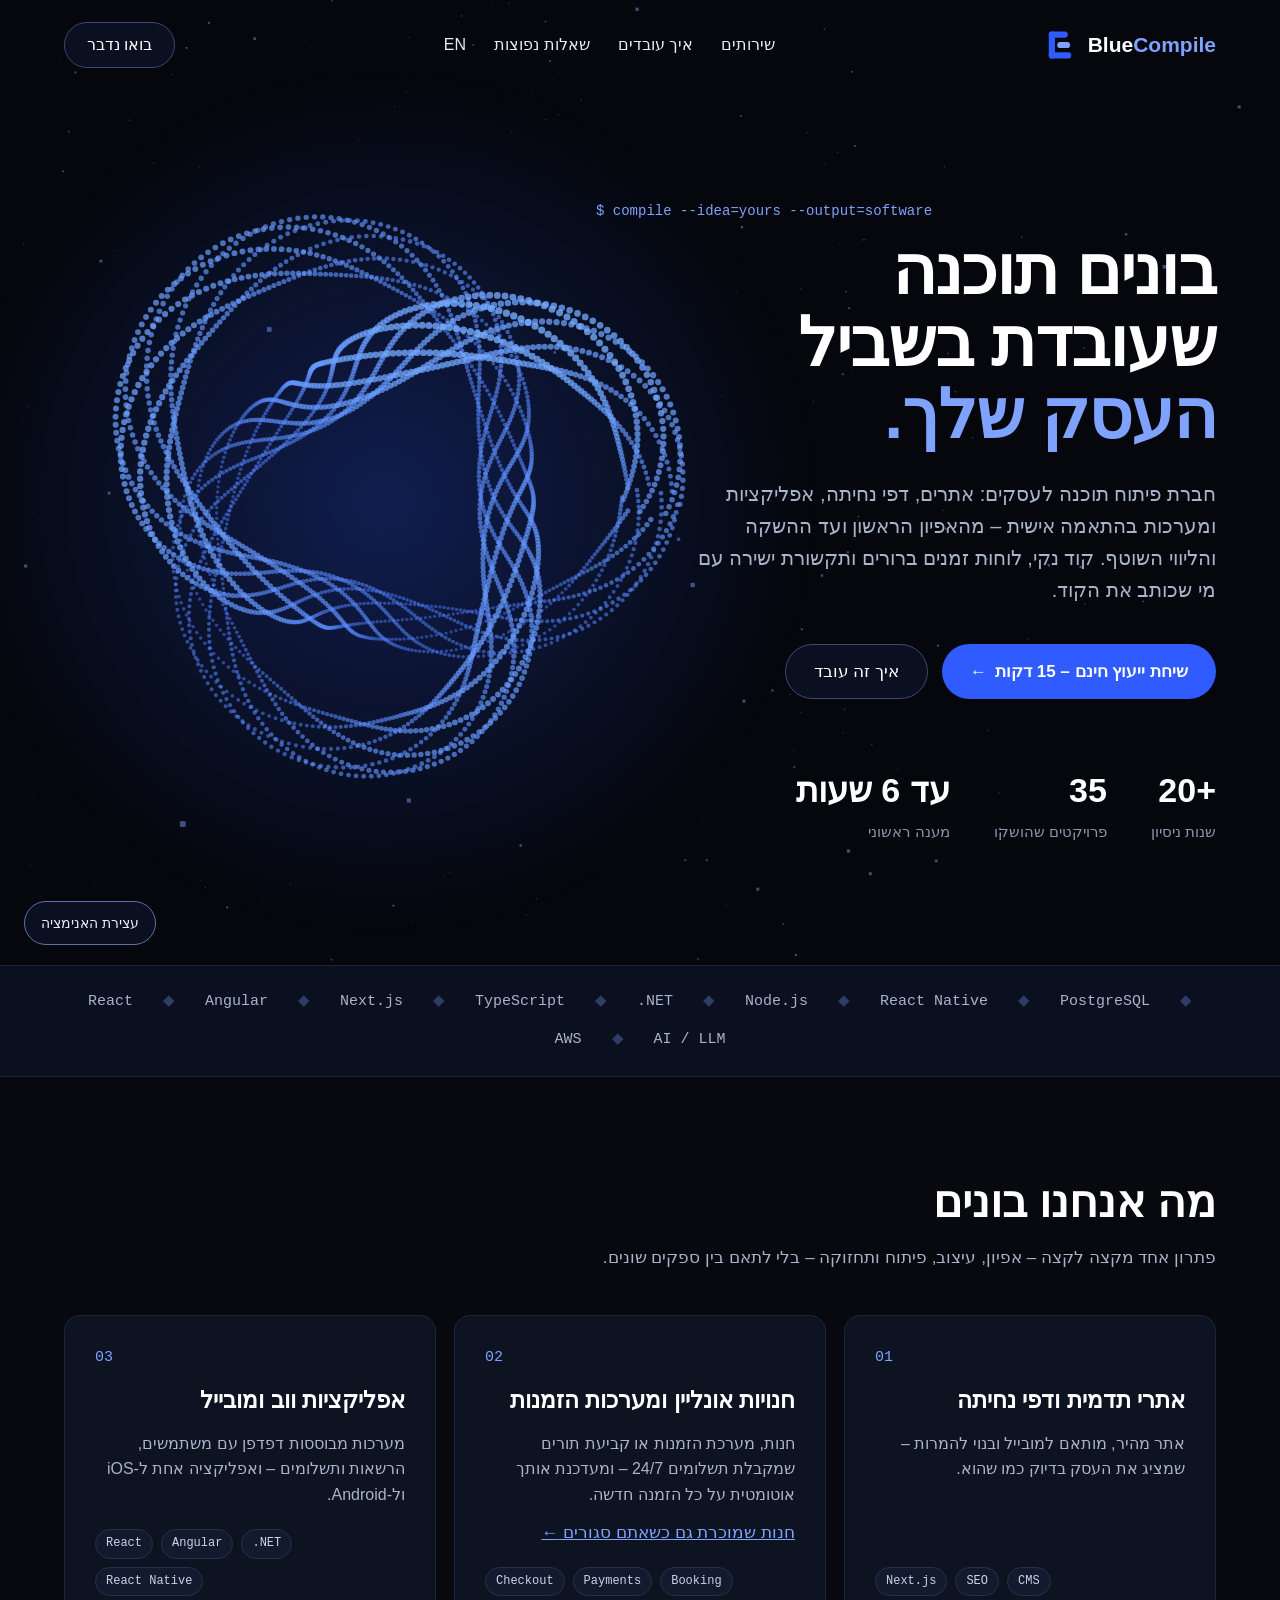
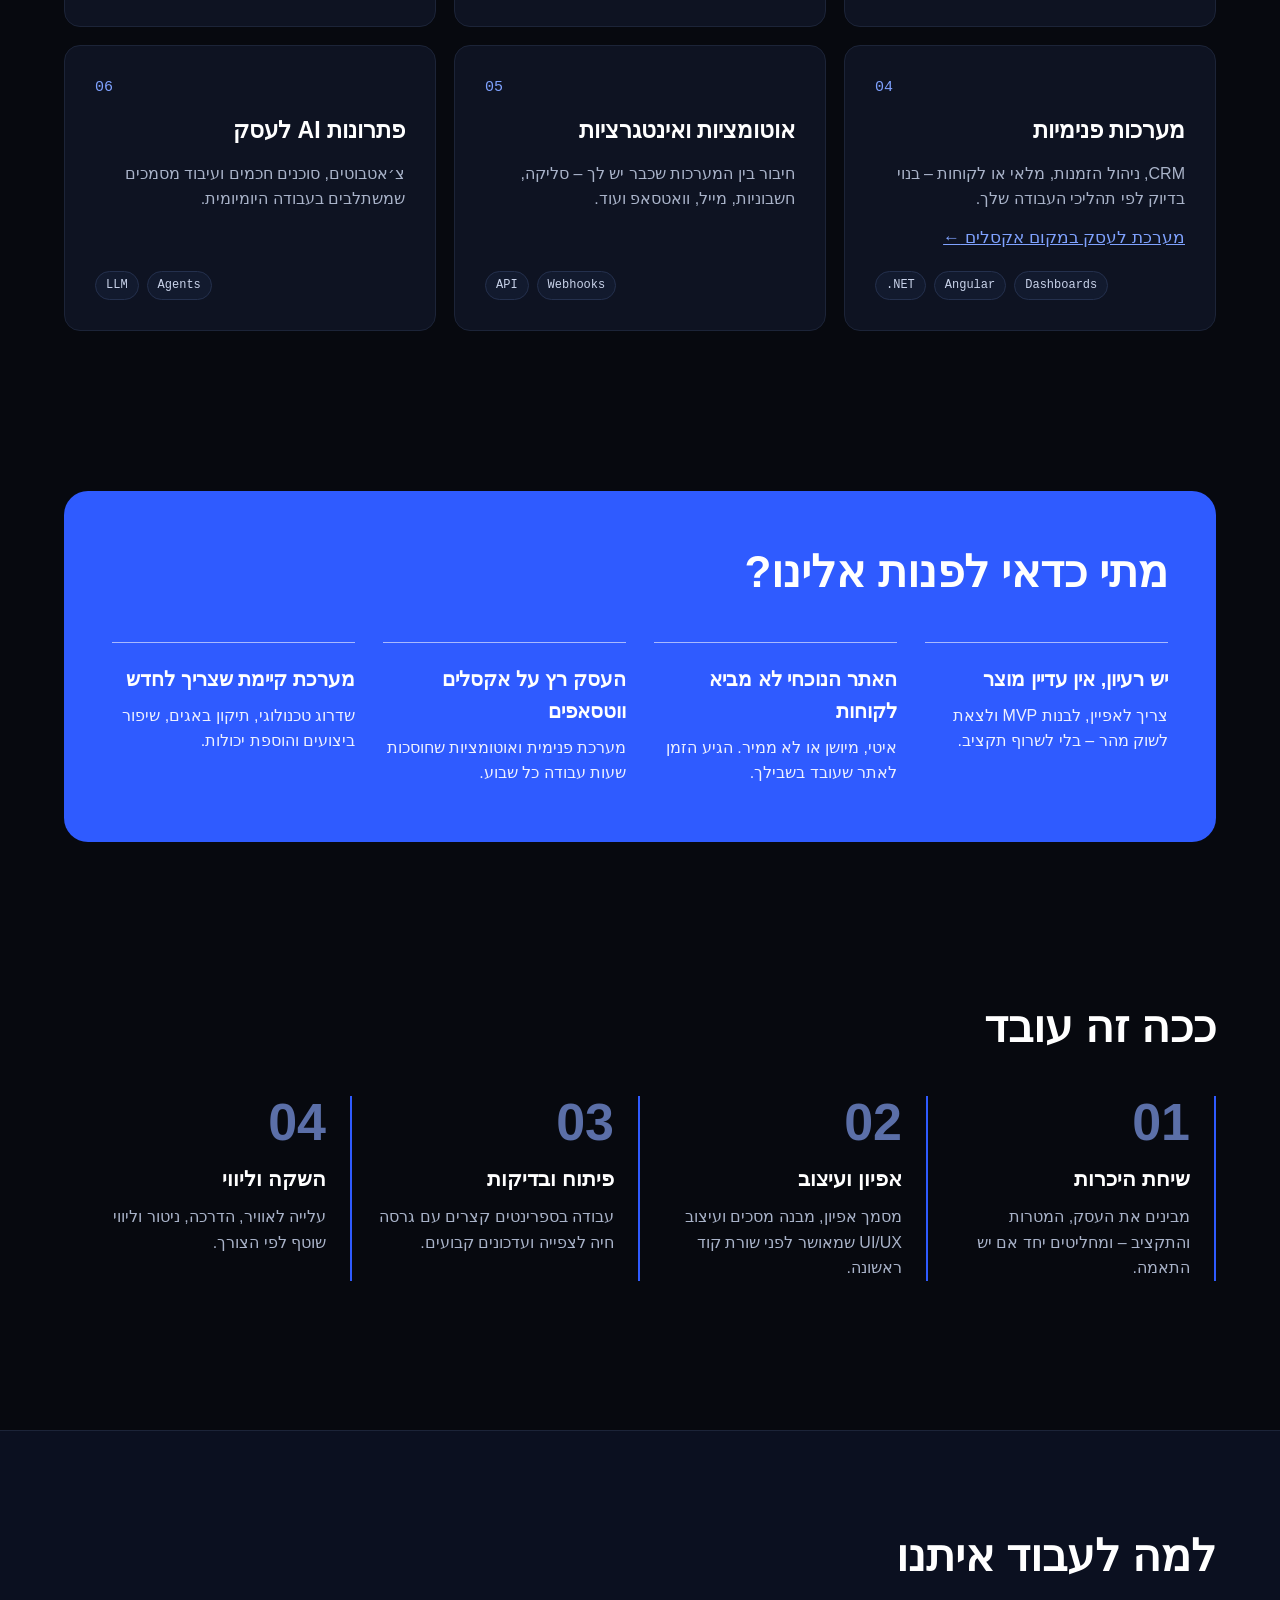
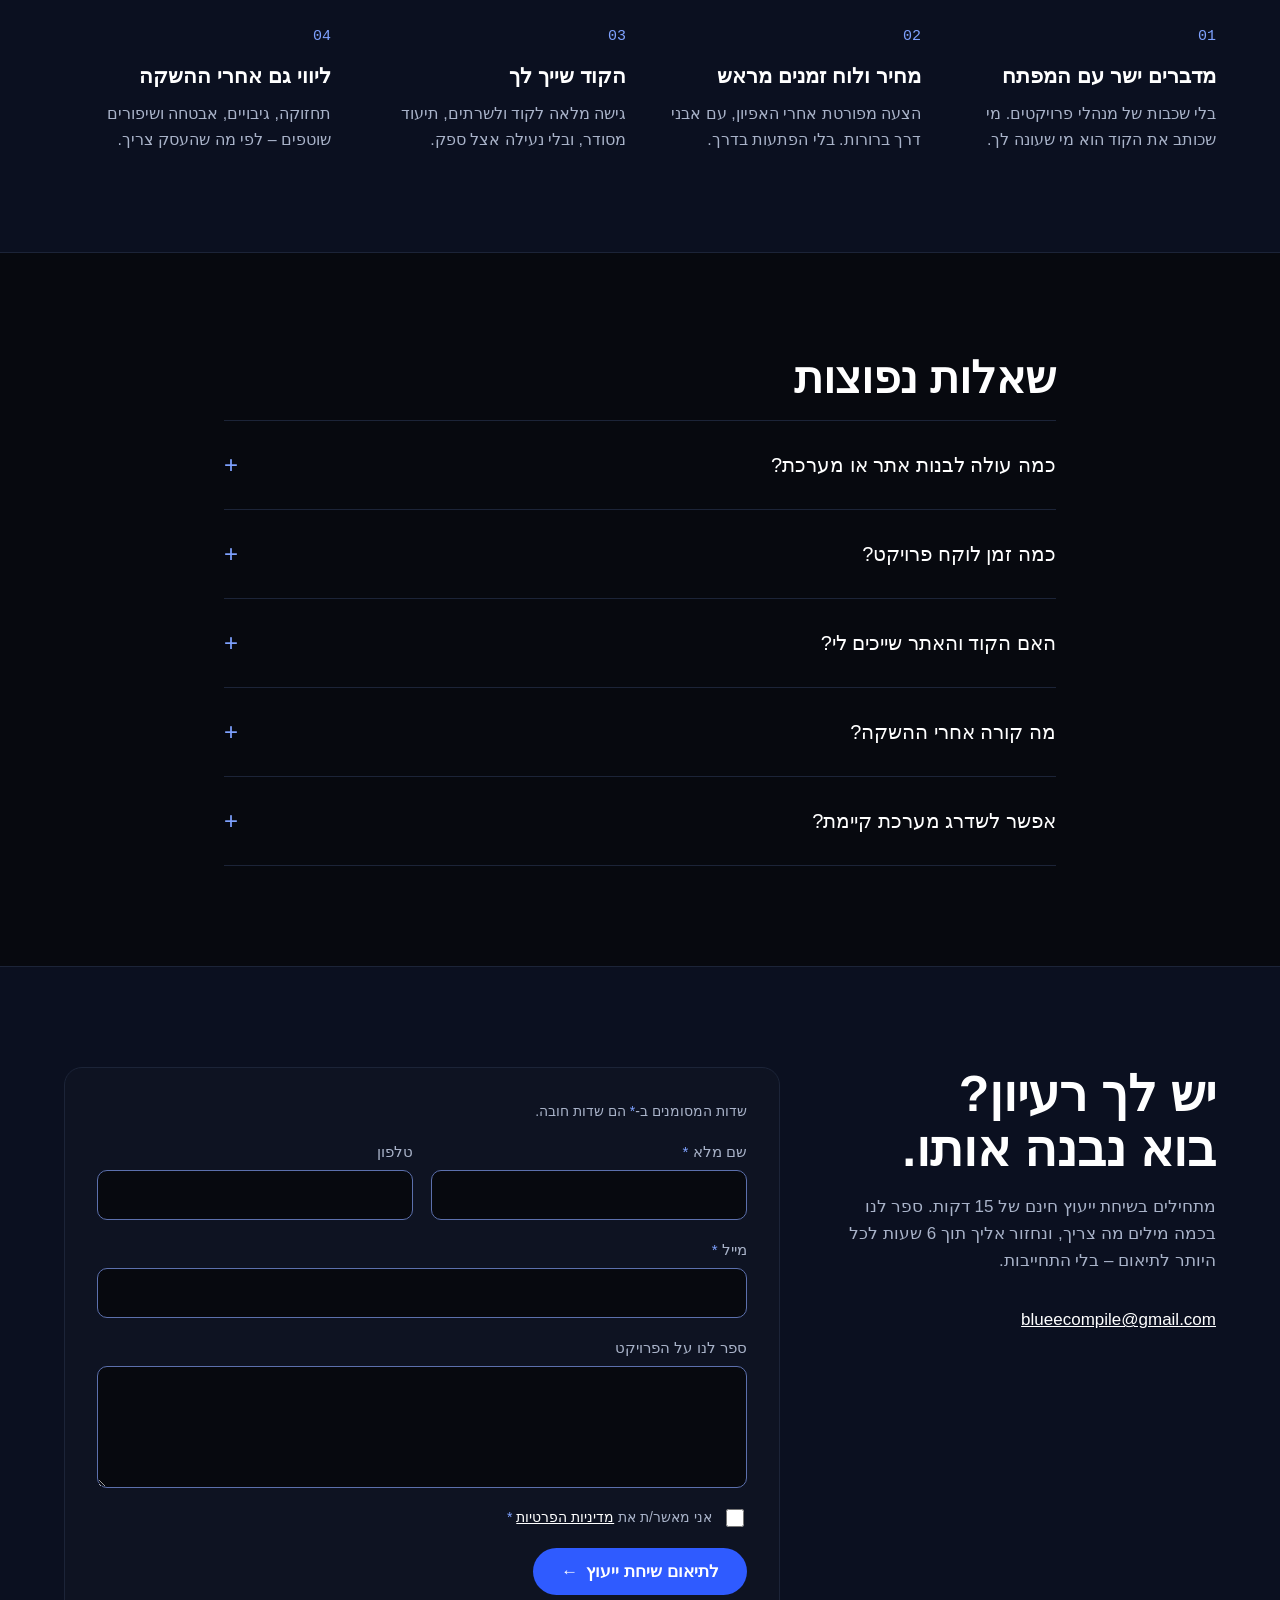
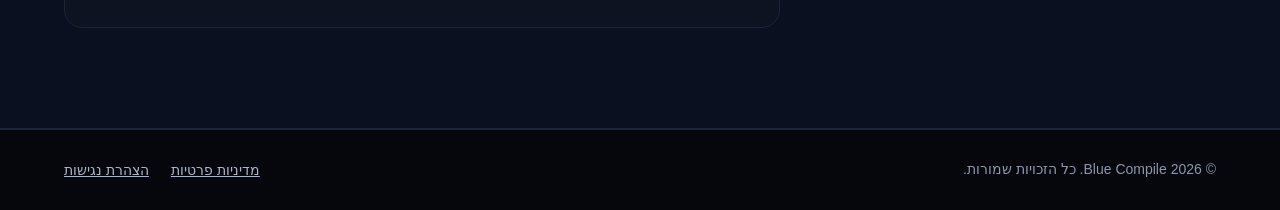
==== commit ac828753: "SEO: new landing pages, shorter descriptions, schema and sitemap - New page: online stores & orderin" ====
--- a/index.html
+++ b/index.html
@@ -6,7 +6,7 @@
 <meta name="referrer" content="strict-origin-when-cross-origin">
 <meta name="viewport" content="width=device-width, initial-scale=1">
 <title>Blue Compile | חברת פיתוח תוכנה – בניית אתרים, דפי נחיתה ומערכות לעסקים</title>
-<meta name="description" content="Blue Compile – חברת פיתוח תוכנה עם 20+ שנות ניסיון. בניית אתרים, דפי נחיתה, חנויות אונליין, אפליקציות ומערכות לניהול העסק ב-.NET, Angular ו-React. מענה ראשוני תוך 6 שעות.">
+<meta name="description" content="Blue Compile – חברת פיתוח תוכנה: בניית אתרים, חנויות אונליין, אפליקציות ומערכות לניהול העסק. 20+ שנות ניסיון ומענה ראשוני תוך 6 שעות.">
 <meta name="theme-color" content="#05070C">
 <link rel="canonical" href="https://bluecompile.co.il/">
 <link rel="icon" href="favicon.svg" type="image/svg+xml">
@@ -32,7 +32,7 @@
   "logo": "https://bluecompile.co.il/favicon.svg",
   "image": "https://bluecompile.co.il/og-image.png",
   "email": "blueecompile@gmail.com",
-  "description": "Blue Compile – חברת פיתוח תוכנה עם 20+ שנות ניסיון. בניית אתרים, דפי נחיתה, חנויות אונליין, אפליקציות ומערכות לניהול העסק ב-.NET, Angular ו-React. מענה ראשוני תוך 6 שעות.",
+  "description": "Blue Compile – חברת פיתוח תוכנה: בניית אתרים, חנויות אונליין, אפליקציות ומערכות לניהול העסק. 20+ שנות ניסיון ומענה ראשוני תוך 6 שעות.",
   "areaServed": "IL",
   "knowsAbout": [
    "Software development",
@@ -52,7 +52,8 @@
   ],
   "sameAs": [
    "https://bluecompile.com/",
-   "https://github.com/bluecompilehq"
+   "https://github.com/bluecompilehq",
+   "https://www.instagram.com/blueecompile/"
   ]
  },
  {
@@ -173,7 +174,7 @@
   <p class="sub">פתרון אחד מקצה לקצה – אפיון, עיצוב, פיתוח ותחזוקה – בלי לתאם בין ספקים שונים.</p>
   <div class="grid grid-cards">
     <article class="card"><div class="num" dir="ltr" aria-hidden="true">01</div><h3>אתרי תדמית ודפי נחיתה</h3><p>אתר מהיר, מותאם למובייל ובנוי להמרות – שמציג את העסק בדיוק כמו שהוא.</p><div class="tags" dir="ltr"><span>Next.js</span><span>SEO</span><span>CMS</span></div></article>
-    <article class="card"><div class="num" dir="ltr" aria-hidden="true">02</div><h3>חנויות אונליין ומערכות הזמנות</h3><p>חנות, מערכת הזמנות או קביעת תורים שמקבלת תשלומים 24/7 – ומעדכנת אותך אוטומטית על כל הזמנה חדשה.</p><div class="tags" dir="ltr"><span>Checkout</span><span>Payments</span><span>Booking</span></div></article>
+    <article class="card"><div class="num" dir="ltr" aria-hidden="true">02</div><h3>חנויות אונליין ומערכות הזמנות</h3><p>חנות, מערכת הזמנות או קביעת תורים שמקבלת תשלומים 24/7 – ומעדכנת אותך אוטומטית על כל הזמנה חדשה.</p><a href="stores/" class="link">חנות שמוכרת גם כשאתם סגורים <span aria-hidden="true">←</span></a><div class="tags" dir="ltr"><span>Checkout</span><span>Payments</span><span>Booking</span></div></article>
     <article class="card"><div class="num" dir="ltr" aria-hidden="true">03</div><h3>אפליקציות ווב ומובייל</h3><p>מערכות מבוססות דפדפן עם משתמשים, הרשאות ותשלומים – ואפליקציה אחת ל-iOS ול-Android.</p><div class="tags" dir="ltr"><span>React</span><span>Angular</span><span>.NET</span><span>React Native</span></div></article>
     <article class="card"><div class="num" dir="ltr" aria-hidden="true">04</div><h3>מערכות פנימיות</h3><p>CRM, ניהול הזמנות, מלאי או לקוחות – בנוי בדיוק לפי תהליכי העבודה שלך.</p><a href="systems/" class="link">מערכת לעסק במקום אקסלים <span aria-hidden="true">←</span></a><div class="tags" dir="ltr"><span>.NET</span><span>Angular</span><span>Dashboards</span></div></article>
     <article class="card"><div class="num" dir="ltr" aria-hidden="true">05</div><h3>אוטומציות ואינטגרציות</h3><p>חיבור בין המערכות שכבר יש לך – סליקה, חשבוניות, מייל, וואטסאפ ועוד.</p><div class="tags" dir="ltr"><span>API</span><span>Webhooks</span></div></article>
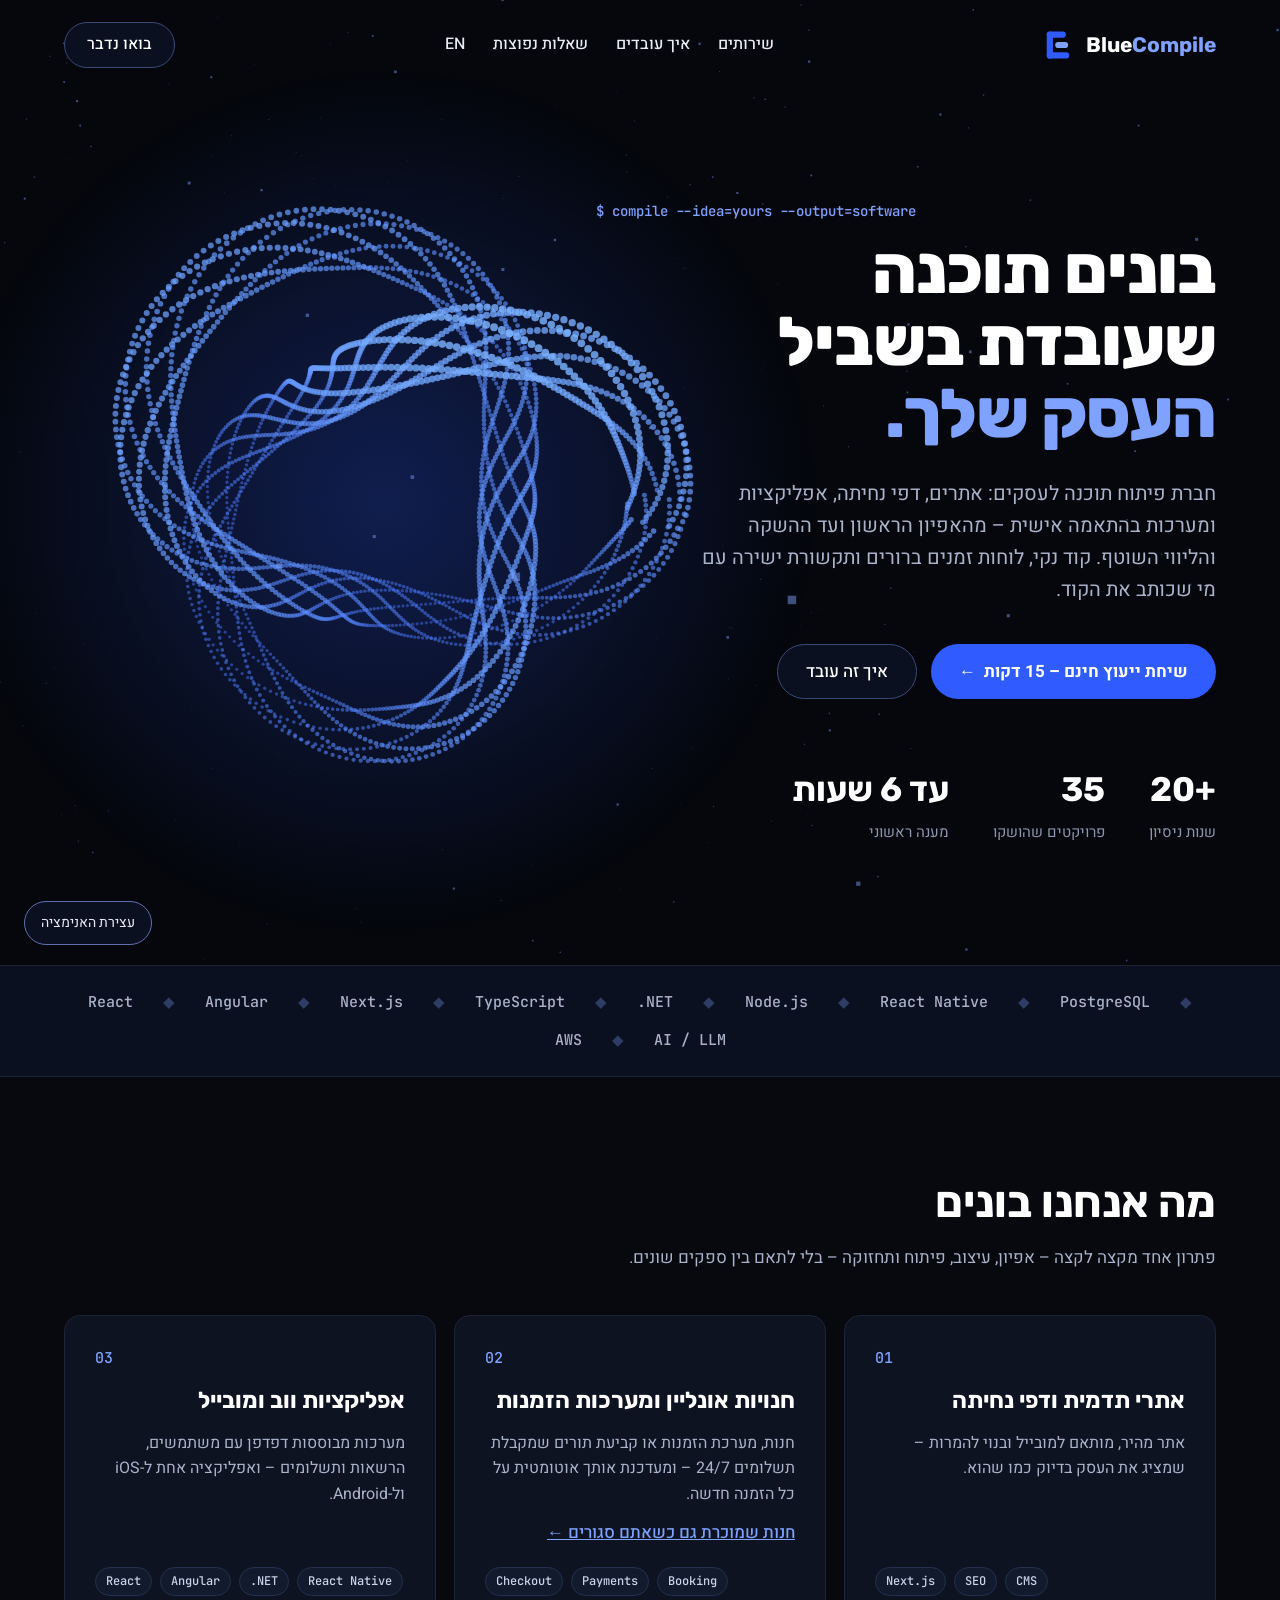
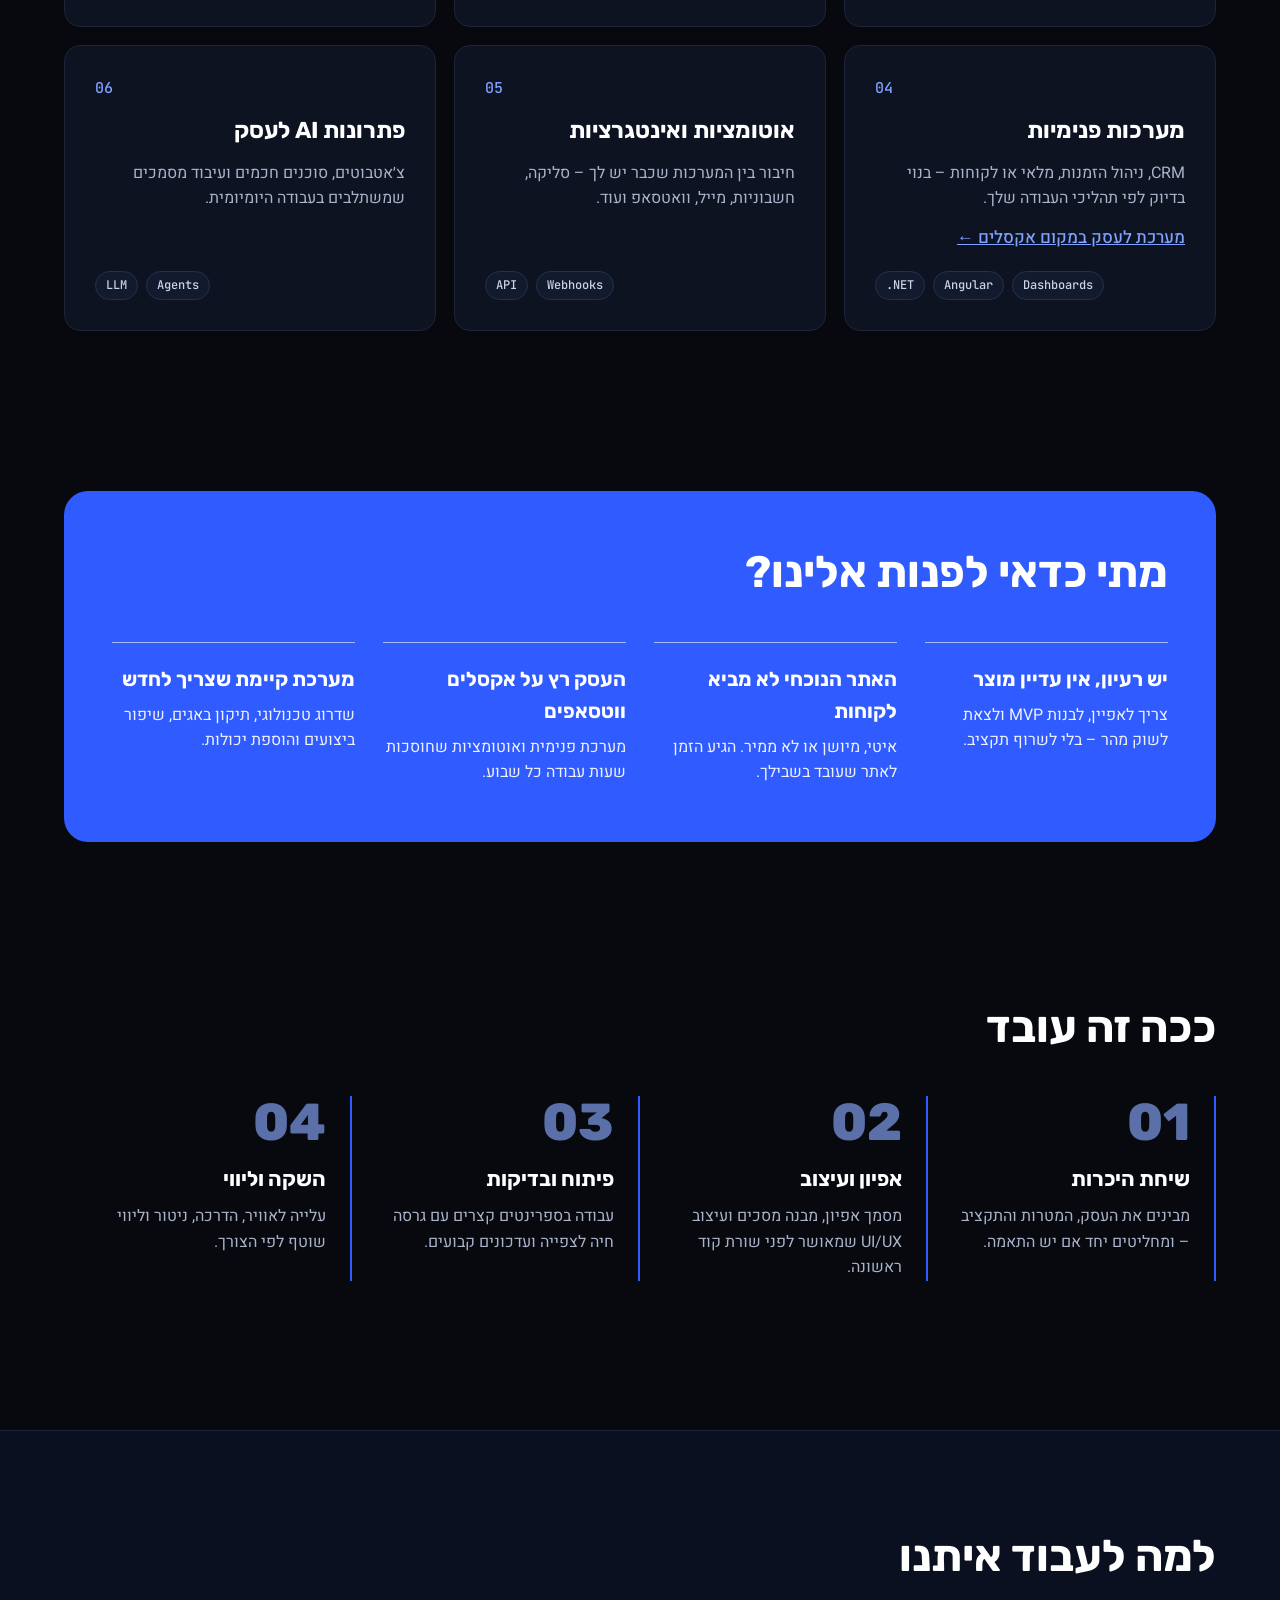
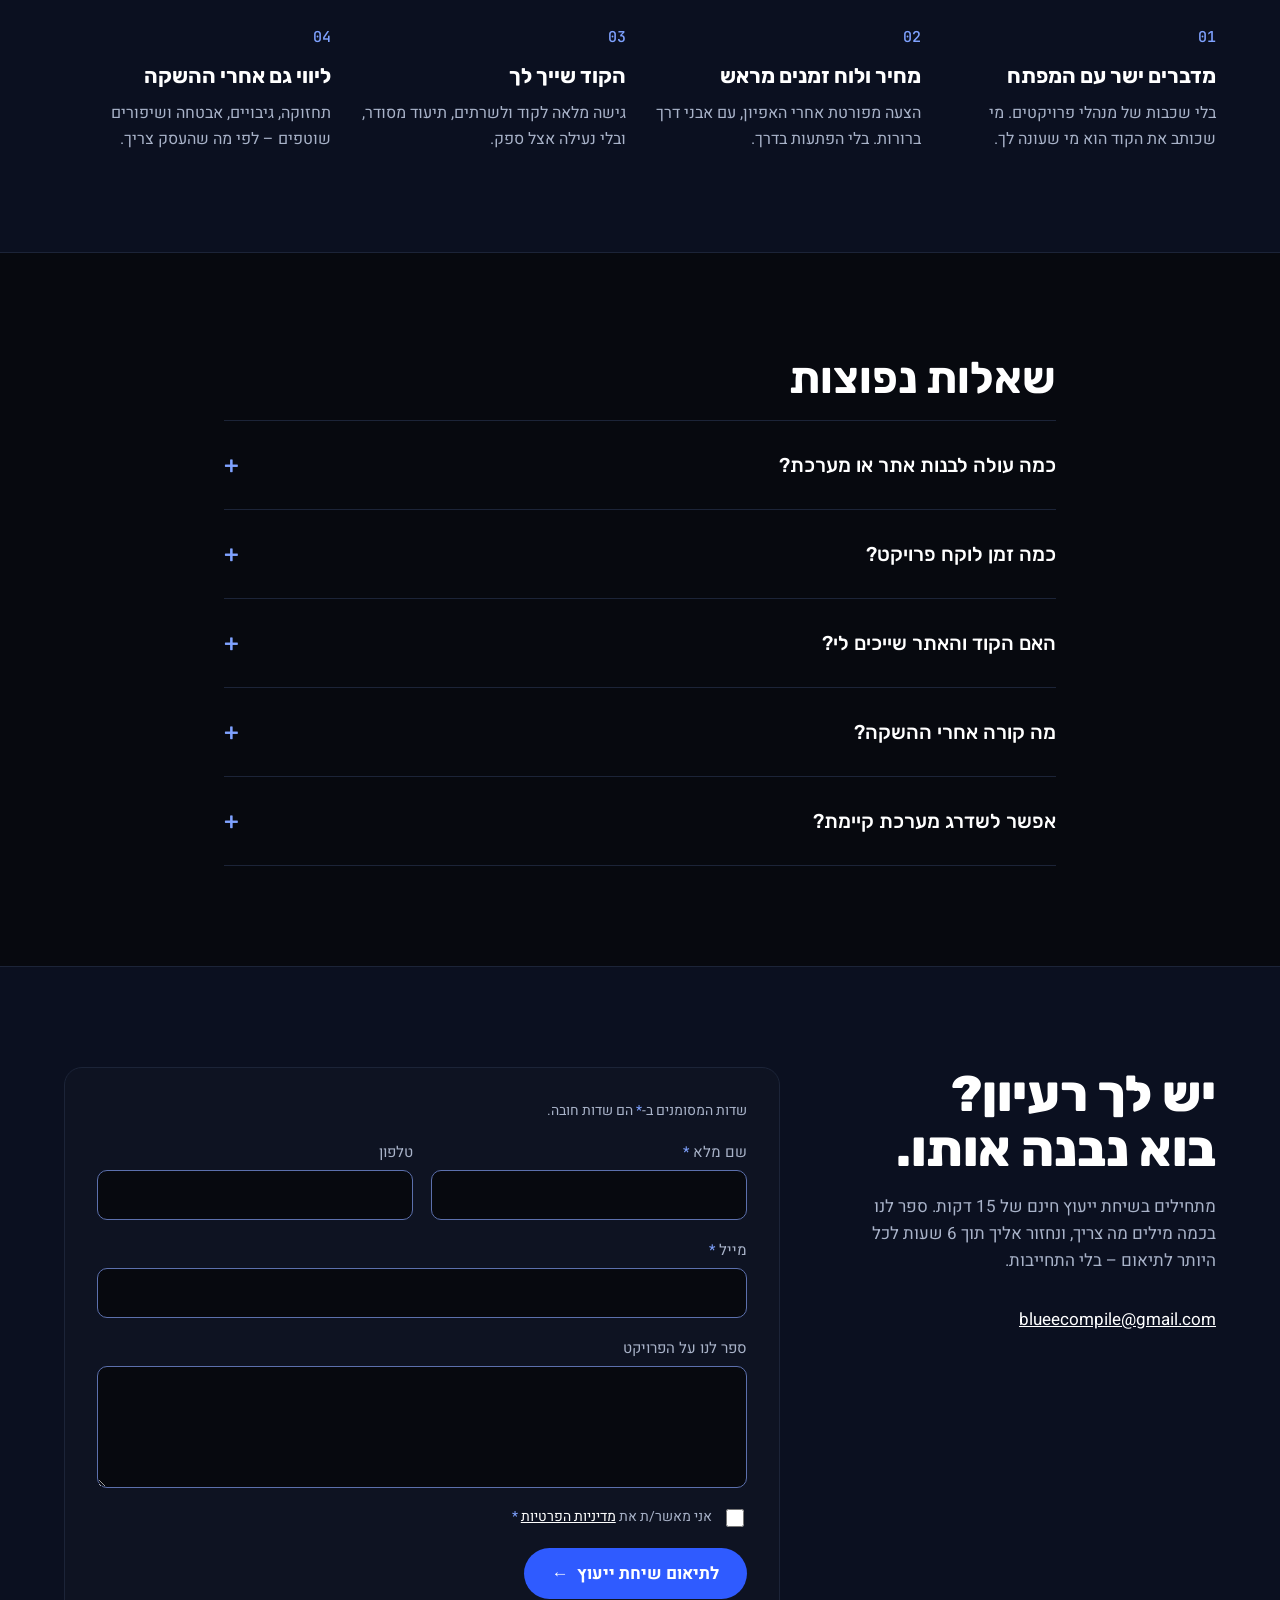
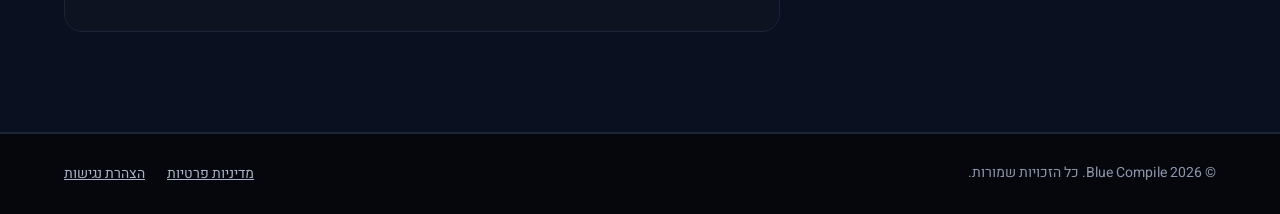
==== commit d5ab8430: "a11y + privacy: self-host fonts, fix label-in-name mismatches Accessibility (WCAG 2.1 AA): - Fix WCA" ====
--- a/index.html
+++ b/index.html
@@ -2,7 +2,7 @@
 <html lang="he" dir="rtl">
 <head>
 <meta charset="utf-8">
-<meta http-equiv="Content-Security-Policy" content="default-src 'self'; script-src 'self' https://gc.zgo.at 'sha256-ZF6asi5tMLktMOJkgpYoQeKQSBmZ2P6BsjSql/QqwnU='; style-src 'self' https://fonts.googleapis.com; font-src https://fonts.gstatic.com; img-src 'self' data: https://bluecompile.goatcounter.com; connect-src 'self' https://api.web3forms.com https://bluecompile.goatcounter.com; form-action https://api.web3forms.com; base-uri 'self'; object-src 'none'; upgrade-insecure-requests">
+<meta http-equiv="Content-Security-Policy" content="default-src 'self'; script-src 'self' https://gc.zgo.at 'sha256-ZF6asi5tMLktMOJkgpYoQeKQSBmZ2P6BsjSql/QqwnU='; style-src 'self'; font-src 'self'; img-src 'self' data: https://bluecompile.goatcounter.com; connect-src 'self' https://api.web3forms.com https://bluecompile.goatcounter.com; form-action https://api.web3forms.com; base-uri 'self'; object-src 'none'; upgrade-insecure-requests">
 <meta name="referrer" content="strict-origin-when-cross-origin">
 <meta name="viewport" content="width=device-width, initial-scale=1">
 <title>Blue Compile | חברת פיתוח תוכנה – בניית אתרים, דפי נחיתה ומערכות לעסקים</title>
@@ -117,9 +117,7 @@
 <link rel="alternate" hreflang="he" href="https://bluecompile.co.il/">
 <link rel="alternate" hreflang="en" href="https://bluecompile.com/">
 <link rel="alternate" hreflang="x-default" href="https://bluecompile.com/">
-<link rel="preconnect" href="https://fonts.googleapis.com">
-<link rel="preconnect" href="https://fonts.gstatic.com" crossorigin>
-<link href="https://fonts.googleapis.com/css2?family=Rubik:wght@500;700;800&family=Heebo:wght@400;500;700&family=JetBrains+Mono:wght@500&display=swap" rel="stylesheet">
+<link rel="stylesheet" href="fonts.css">
 <link rel="stylesheet" href="styles.css">
 <script>window.goatcounter = {path: function (p) { return location.host + p; }};</script>
 <script data-goatcounter="https://bluecompile.goatcounter.com/count" async src="https://gc.zgo.at/count.js"></script>
@@ -132,12 +130,12 @@
   <canvas id="hero3d" aria-hidden="true"></canvas>
   <div class="hero-inner">
     <div class="nav wrap">
-      <a href="#top" class="logo" dir="ltr" aria-label="Blue Compile – לראש העמוד"><svg class="logo-mark" viewBox="0 0 64 64" aria-hidden="true" focusable="false"><rect x="12" y="8" width="11" height="48" rx="5.5" fill="#2F5BFF"/><rect x="12" y="8" width="34" height="11" rx="5.5" fill="#2F5BFF"/><rect x="27" y="26.5" width="23" height="11" rx="5.5" fill="#7FA2FF"/><rect x="12" y="45" width="40" height="11" rx="5.5" fill="#2F5BFF"/></svg><span class="logo-text">Blue<span>Compile</span></span></a>
+      <a href="#top" class="logo" dir="ltr" aria-label="BlueCompile – לראש העמוד"><svg class="logo-mark" viewBox="0 0 64 64" aria-hidden="true" focusable="false"><rect x="12" y="8" width="11" height="48" rx="5.5" fill="#2F5BFF"/><rect x="12" y="8" width="34" height="11" rx="5.5" fill="#2F5BFF"/><rect x="27" y="26.5" width="23" height="11" rx="5.5" fill="#7FA2FF"/><rect x="12" y="45" width="40" height="11" rx="5.5" fill="#2F5BFF"/></svg><span class="logo-text">Blue<span>Compile</span></span></a>
       <nav aria-label="ניווט ראשי" class="nav-links">
         <a href="#services">שירותים</a>
         <a href="#process">איך עובדים</a>
         <a href="#faq">שאלות נפוצות</a>
-        <a href="https://bluecompile.com/" lang="en" hreflang="en" aria-label="English">EN</a>
+        <a href="https://bluecompile.com/" lang="en" hreflang="en" aria-label="EN – English">EN</a>
       </nav>
       <a href="#contact" class="btn btn-ghost btn-sm">בואו נדבר</a>
     </div>
--- a/fonts.css
+++ b/fonts.css
@@ -0,0 +1,14 @@
+/* Self-hosted fonts — no request reaches Google (GDPR-safe). Generated from @fontsource. */
+@font-face{font-family:'Rubik';font-style:normal;font-weight:500;font-display:swap;src:url('fonts/rubik-latin-500.woff2') format('woff2');unicode-range:U+0000-00FF,U+0131,U+0152-0153,U+02BB-02BC,U+02C6,U+02DA,U+02DC,U+0304,U+0308,U+0329,U+2000-206F,U+20AC,U+2122,U+2191,U+2193,U+2212,U+2215,U+FEFF,U+FFFD}
+@font-face{font-family:'Rubik';font-style:normal;font-weight:500;font-display:swap;src:url('fonts/rubik-hebrew-500.woff2') format('woff2');unicode-range:U+0307-0308,U+0590-05FF,U+200C-2010,U+20AA,U+25CC,U+FB1D-FB4F}
+@font-face{font-family:'Rubik';font-style:normal;font-weight:700;font-display:swap;src:url('fonts/rubik-latin-700.woff2') format('woff2');unicode-range:U+0000-00FF,U+0131,U+0152-0153,U+02BB-02BC,U+02C6,U+02DA,U+02DC,U+0304,U+0308,U+0329,U+2000-206F,U+20AC,U+2122,U+2191,U+2193,U+2212,U+2215,U+FEFF,U+FFFD}
+@font-face{font-family:'Rubik';font-style:normal;font-weight:700;font-display:swap;src:url('fonts/rubik-hebrew-700.woff2') format('woff2');unicode-range:U+0307-0308,U+0590-05FF,U+200C-2010,U+20AA,U+25CC,U+FB1D-FB4F}
+@font-face{font-family:'Rubik';font-style:normal;font-weight:800;font-display:swap;src:url('fonts/rubik-latin-800.woff2') format('woff2');unicode-range:U+0000-00FF,U+0131,U+0152-0153,U+02BB-02BC,U+02C6,U+02DA,U+02DC,U+0304,U+0308,U+0329,U+2000-206F,U+20AC,U+2122,U+2191,U+2193,U+2212,U+2215,U+FEFF,U+FFFD}
+@font-face{font-family:'Rubik';font-style:normal;font-weight:800;font-display:swap;src:url('fonts/rubik-hebrew-800.woff2') format('woff2');unicode-range:U+0307-0308,U+0590-05FF,U+200C-2010,U+20AA,U+25CC,U+FB1D-FB4F}
+@font-face{font-family:'Heebo';font-style:normal;font-weight:400;font-display:swap;src:url('fonts/heebo-latin-400.woff2') format('woff2');unicode-range:U+0000-00FF,U+0131,U+0152-0153,U+02BB-02BC,U+02C6,U+02DA,U+02DC,U+0304,U+0308,U+0329,U+2000-206F,U+20AC,U+2122,U+2191,U+2193,U+2212,U+2215,U+FEFF,U+FFFD}
+@font-face{font-family:'Heebo';font-style:normal;font-weight:400;font-display:swap;src:url('fonts/heebo-hebrew-400.woff2') format('woff2');unicode-range:U+0307-0308,U+0590-05FF,U+200C-2010,U+20AA,U+25CC,U+FB1D-FB4F}
+@font-face{font-family:'Heebo';font-style:normal;font-weight:500;font-display:swap;src:url('fonts/heebo-latin-500.woff2') format('woff2');unicode-range:U+0000-00FF,U+0131,U+0152-0153,U+02BB-02BC,U+02C6,U+02DA,U+02DC,U+0304,U+0308,U+0329,U+2000-206F,U+20AC,U+2122,U+2191,U+2193,U+2212,U+2215,U+FEFF,U+FFFD}
+@font-face{font-family:'Heebo';font-style:normal;font-weight:500;font-display:swap;src:url('fonts/heebo-hebrew-500.woff2') format('woff2');unicode-range:U+0307-0308,U+0590-05FF,U+200C-2010,U+20AA,U+25CC,U+FB1D-FB4F}
+@font-face{font-family:'Heebo';font-style:normal;font-weight:700;font-display:swap;src:url('fonts/heebo-latin-700.woff2') format('woff2');unicode-range:U+0000-00FF,U+0131,U+0152-0153,U+02BB-02BC,U+02C6,U+02DA,U+02DC,U+0304,U+0308,U+0329,U+2000-206F,U+20AC,U+2122,U+2191,U+2193,U+2212,U+2215,U+FEFF,U+FFFD}
+@font-face{font-family:'Heebo';font-style:normal;font-weight:700;font-display:swap;src:url('fonts/heebo-hebrew-700.woff2') format('woff2');unicode-range:U+0307-0308,U+0590-05FF,U+200C-2010,U+20AA,U+25CC,U+FB1D-FB4F}
+@font-face{font-family:'JetBrains Mono';font-style:normal;font-weight:500;font-display:swap;src:url('fonts/jetbrains-mono-latin-500.woff2') format('woff2');unicode-range:U+0000-00FF,U+0131,U+0152-0153,U+02BB-02BC,U+02C6,U+02DA,U+02DC,U+0304,U+0308,U+0329,U+2000-206F,U+20AC,U+2122,U+2191,U+2193,U+2212,U+2215,U+FEFF,U+FFFD}
